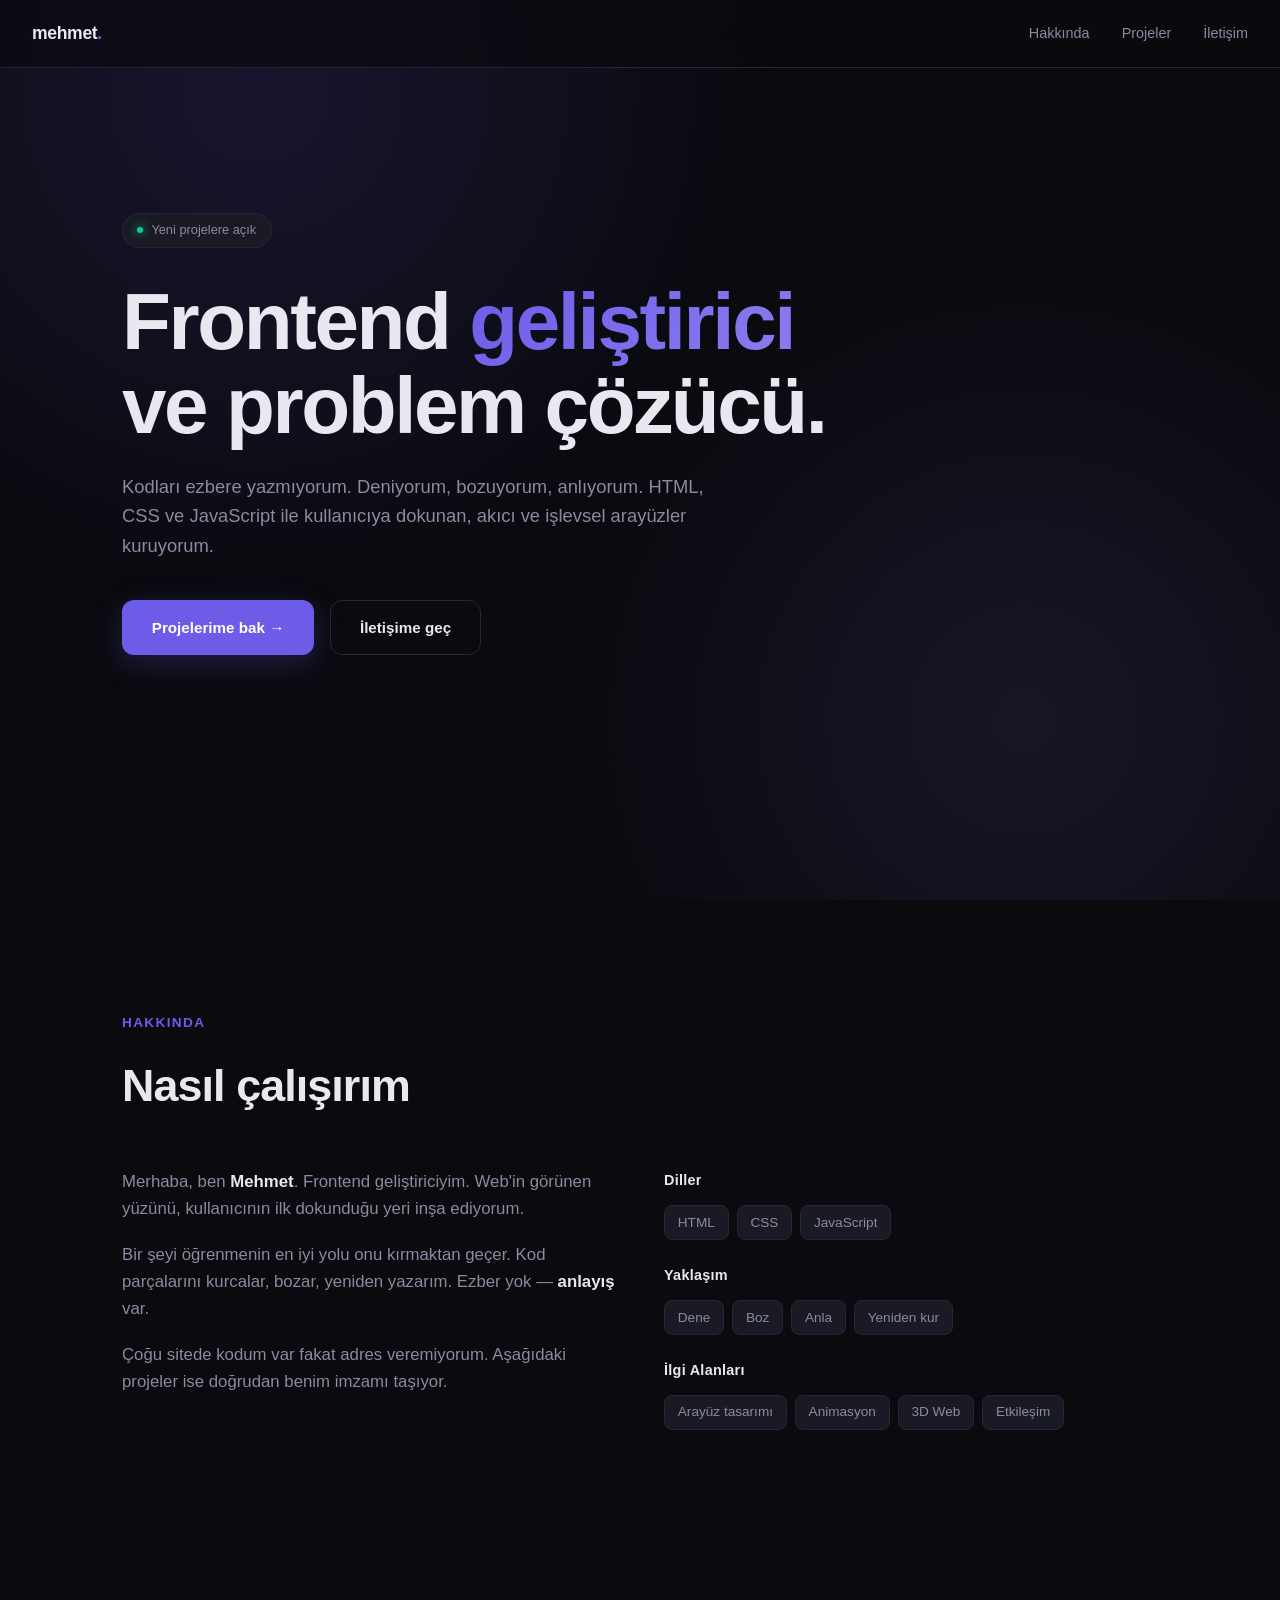
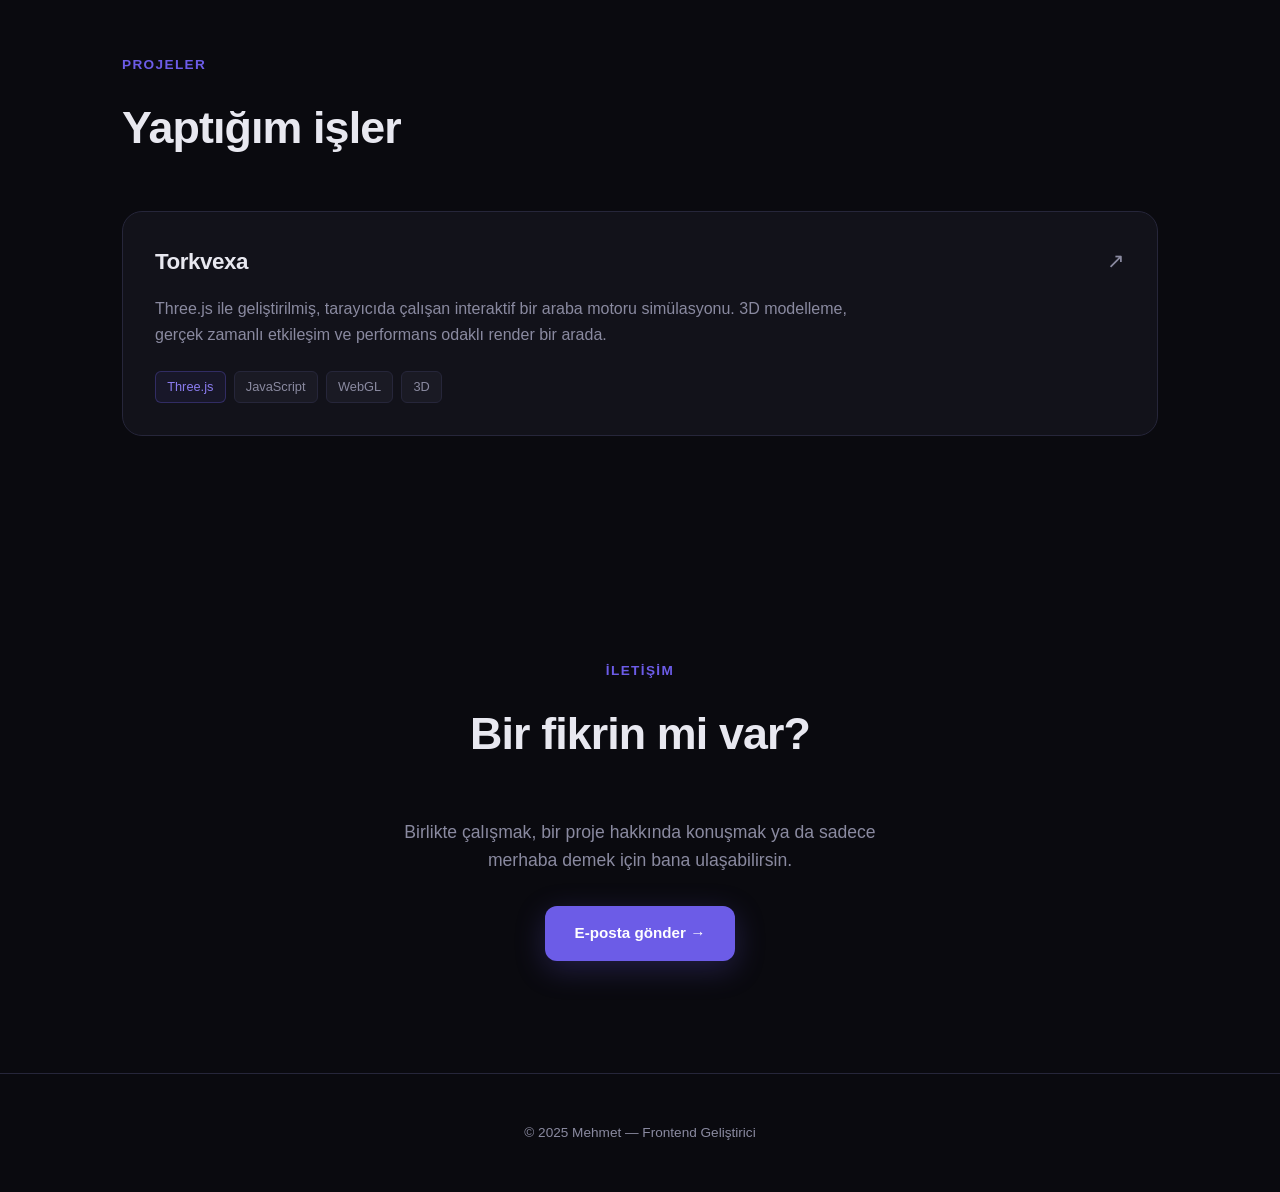
==== index.html @ 88c81ed5 "Update index.html" ====
<!DOCTYPE html>
<html lang="tr">
<head>
<meta charset="UTF-8">
<meta name="viewport" content="width=device-width, initial-scale=1.0">
<title>Mehmet — Frontend Geliştirici</title>
<style>
  * {
    margin: 0;
    padding: 0;
    box-sizing: border-box;
  }

  :root {
    --bg: #0a0a0f;
    --bg-soft: #12121a;
    --surface: #1a1a24;
    --border: #26263a;
    --text: #e8e8f0;
    --muted: #8a8aa0;
    --accent: #6c5ce7;
    --accent-soft: #8b7cf0;
    --accent-glow: rgba(108, 92, 231, 0.25);
  }

  html {
    scroll-behavior: smooth;
  }

  body {
    font-family: 'Inter', -apple-system, BlinkMacSystemFont, 'Segoe UI', sans-serif;
    background: var(--bg);
    color: var(--text);
    line-height: 1.6;
    overflow-x: hidden;
  }

  body::before {
    content: '';
    position: fixed;
    inset: 0;
    background:
      radial-gradient(circle at 20% 10%, rgba(108, 92, 231, 0.15), transparent 40%),
      radial-gradient(circle at 80% 80%, rgba(139, 124, 240, 0.1), transparent 40%);
    pointer-events: none;
    z-index: 0;
  }

  nav {
    position: fixed;
    top: 0;
    left: 0;
    right: 0;
    padding: 1.2rem 2rem;
    display: flex;
    justify-content: space-between;
    align-items: center;
    backdrop-filter: blur(20px);
    background: rgba(10, 10, 15, 0.7);
    border-bottom: 1px solid var(--border);
    z-index: 100;
  }

  .logo {
    font-weight: 700;
    font-size: 1.1rem;
    letter-spacing: -0.02em;
    color: var(--text);
    text-decoration: none;
  }

  .logo span {
    color: var(--accent);
  }

  nav ul {
    display: flex;
    gap: 2rem;
    list-style: none;
  }

  nav a {
    color: var(--muted);
    text-decoration: none;
    font-size: 0.9rem;
    font-weight: 500;
    transition: color 0.2s;
  }

  nav a:hover {
    color: var(--text);
  }

  main {
    position: relative;
    z-index: 1;
    max-width: 1100px;
    margin: 0 auto;
    padding: 0 2rem;
  }

  .hero {
    min-height: 100vh;
    display: flex;
    flex-direction: column;
    justify-content: center;
    padding-top: 5rem;
  }

  .hero-tag {
    display: inline-flex;
    align-items: center;
    gap: 0.5rem;
    padding: 0.4rem 0.9rem;
    background: var(--surface);
    border: 1px solid var(--border);
    border-radius: 100px;
    font-size: 0.8rem;
    color: var(--muted);
    width: fit-content;
    margin-bottom: 2rem;
  }

  .hero-tag::before {
    content: '';
    width: 6px;
    height: 6px;
    border-radius: 50%;
    background: #00d68f;
    box-shadow: 0 0 10px #00d68f;
  }

  h1 {
    font-size: clamp(2.5rem, 7vw, 5rem);
    font-weight: 800;
    line-height: 1.05;
    letter-spacing: -0.03em;
    margin-bottom: 1.5rem;
  }

  h1 .grad {
    background: linear-gradient(135deg, var(--accent) 0%, var(--accent-soft) 100%);
    -webkit-background-clip: text;
    -webkit-text-fill-color: transparent;
    background-clip: text;
  }

  .hero p {
    font-size: 1.15rem;
    color: var(--muted);
    max-width: 600px;
    margin-bottom: 2.5rem;
  }

  .hero-cta {
    display: flex;
    gap: 1rem;
    flex-wrap: wrap;
  }

  .btn {
    padding: 0.9rem 1.8rem;
    border-radius: 12px;
    font-size: 0.95rem;
    font-weight: 600;
    text-decoration: none;
    transition: all 0.2s;
    border: 1px solid transparent;
    display: inline-flex;
    align-items: center;
    gap: 0.5rem;
  }

  .btn-primary {
    background: var(--accent);
    color: white;
    box-shadow: 0 8px 30px var(--accent-glow);
  }

  .btn-primary:hover {
    background: var(--accent-soft);
    transform: translateY(-2px);
    box-shadow: 0 12px 40px var(--accent-glow);
  }

  .btn-ghost {
    background: transparent;
    color: var(--text);
    border-color: var(--border);
  }

  .btn-ghost:hover {
    background: var(--surface);
    border-color: var(--accent);
  }

  section {
    padding: 7rem 0;
  }

  .section-label {
    font-size: 0.85rem;
    font-weight: 600;
    color: var(--accent);
    letter-spacing: 0.1em;
    text-transform: uppercase;
    margin-bottom: 1rem;
  }

  h2 {
    font-size: clamp(1.8rem, 4vw, 2.8rem);
    font-weight: 700;
    letter-spacing: -0.02em;
    margin-bottom: 3rem;
  }

  .about-grid {
    display: grid;
    grid-template-columns: 1fr 1fr;
    gap: 3rem;
    align-items: start;
  }

  .about-text p {
    color: var(--muted);
    font-size: 1.05rem;
    margin-bottom: 1.2rem;
  }

  .about-text strong {
    color: var(--text);
    font-weight: 600;
  }

  .skills {
    display: flex;
    flex-direction: column;
    gap: 1.5rem;
  }

  .skill-group h3 {
    font-size: 0.9rem;
    font-weight: 600;
    color: var(--text);
    margin-bottom: 0.8rem;
    letter-spacing: 0.02em;
  }

  .tags {
    display: flex;
    flex-wrap: wrap;
    gap: 0.5rem;
  }

  .tag {
    padding: 0.35rem 0.8rem;
    background: var(--surface);
    border: 1px solid var(--border);
    border-radius: 8px;
    font-size: 0.85rem;
    color: var(--muted);
    transition: all 0.2s;
  }

  .tag:hover {
    border-color: var(--accent);
    color: var(--text);
  }

  .projects {
    display: grid;
    gap: 1.5rem;
  }

  .project-card {
    background: var(--bg-soft);
    border: 1px solid var(--border);
    border-radius: 20px;
    padding: 2rem;
    transition: all 0.3s;
    position: relative;
    overflow: hidden;
    text-decoration: none;
    color: inherit;
    display: block;
  }

  .project-card::after {
    content: '';
    position: absolute;
    inset: 0;
    background: linear-gradient(135deg, var(--accent-glow), transparent 60%);
    opacity: 0;
    transition: opacity 0.3s;
    pointer-events: none;
  }

  .project-card:hover {
    border-color: var(--accent);
    transform: translateY(-4px);
    box-shadow: 0 20px 60px rgba(0, 0, 0, 0.4);
  }

  .project-card:hover::after {
    opacity: 1;
  }

  .project-inner {
    position: relative;
    z-index: 1;
  }

  .project-head {
    display: flex;
    justify-content: space-between;
    align-items: flex-start;
    gap: 1rem;
    margin-bottom: 1rem;
  }

  .project-title {
    font-size: 1.4rem;
    font-weight: 700;
    letter-spacing: -0.02em;
  }

  .project-arrow {
    font-size: 1.3rem;
    color: var(--muted);
    transition: all 0.3s;
    flex-shrink: 0;
  }

  .project-card:hover .project-arrow {
    color: var(--accent);
    transform: translate(4px, -4px);
  }

  .project-desc {
    color: var(--muted);
    margin-bottom: 1.5rem;
    max-width: 700px;
  }

  .project-stack {
    display: flex;
    flex-wrap: wrap;
    gap: 0.5rem;
  }

  .stack-item {
    padding: 0.3rem 0.7rem;
    background: var(--surface);
    border: 1px solid var(--border);
    border-radius: 6px;
    font-size: 0.8rem;
    color: var(--muted);
    font-weight: 500;
  }

  .project-stack .stack-item:first-child {
    color: var(--accent-soft);
    border-color: rgba(108, 92, 231, 0.3);
    background: rgba(108, 92, 231, 0.08);
  }

  .contact {
    text-align: center;
  }

  .contact p {
    color: var(--muted);
    font-size: 1.1rem;
    max-width: 500px;
    margin: 0 auto 2rem;
  }

  footer {
    text-align: center;
    padding: 3rem 2rem;
    border-top: 1px solid var(--border);
    color: var(--muted);
    font-size: 0.85rem;
    position: relative;
    z-index: 1;
  }

  @media (max-width: 768px) {
    nav {
      padding: 1rem 1.2rem;
    }

    nav ul {
      gap: 1.2rem;
    }

    nav a {
      font-size: 0.85rem;
    }

    main {
      padding: 0 1.2rem;
    }

    .about-grid {
      grid-template-columns: 1fr;
      gap: 2rem;
    }

    section {
      padding: 5rem 0;
    }

    .project-card {
      padding: 1.5rem;
    }
  }
</style>
</head>
<body>

<nav>
  <a href="#" class="logo">mehmet<span>.</span></a>
  <ul>
    <li><a href="#hakkinda">Hakkında</a></li>
    <li><a href="#projeler">Projeler</a></li>
    <li><a href="#iletisim">İletişim</a></li>
  </ul>
</nav>

<main>

  <section class="hero">
    <div class="hero-tag">Yeni projelere açık</div>
    <h1>Frontend <span class="grad">geliştirici</span><br>ve problem çözücü.</h1>
    <p>Kodları ezbere yazmıyorum. Deniyorum, bozuyorum, anlıyorum. HTML, CSS ve JavaScript ile kullanıcıya dokunan, akıcı ve işlevsel arayüzler kuruyorum.</p>
    <div class="hero-cta">
      <a href="#projeler" class="btn btn-primary">Projelerime bak →</a>
      <a href="#iletisim" class="btn btn-ghost">İletişime geç</a>
    </div>
  </section>

  <section id="hakkinda">
    <div class="section-label">Hakkında</div>
    <h2>Nasıl çalışırım</h2>
    <div class="about-grid">
      <div class="about-text">
        <p>Merhaba, ben <strong>Mehmet</strong>. Frontend geliştiriciyim. Web'in görünen yüzünü, kullanıcının ilk dokunduğu yeri inşa ediyorum.</p>
        <p>Bir şeyi öğrenmenin en iyi yolu onu kırmaktan geçer. Kod parçalarını kurcalar, bozar, yeniden yazarım. Ezber yok — <strong>anlayış</strong> var.</p>
        <p>Çoğu sitede kodum var fakat adres veremiyorum. Aşağıdaki projeler ise doğrudan benim imzamı taşıyor.</p>
      </div>
      <div class="skills">
        <div class="skill-group">
          <h3>Diller</h3>
          <div class="tags">
            <span class="tag">HTML</span>
            <span class="tag">CSS</span>
            <span class="tag">JavaScript</span>
          </div>
        </div>
        <div class="skill-group">
          <h3>Yaklaşım</h3>
          <div class="tags">
            <span class="tag">Dene</span>
            <span class="tag">Boz</span>
            <span class="tag">Anla</span>
            <span class="tag">Yeniden kur</span>
          </div>
        </div>
        <div class="skill-group">
          <h3>İlgi Alanları</h3>
          <div class="tags">
            <span class="tag">Arayüz tasarımı</span>
            <span class="tag">Animasyon</span>
            <span class="tag">3D Web</span>
            <span class="tag">Etkileşim</span>
          </div>
        </div>
      </div>
    </div>
  </section>

  <section id="projeler">
    <div class="section-label">Projeler</div>
    <h2>Yaptığım işler</h2>
    <div class="projects">

      <a href="https://mehmet.is-a.dev/torkvexa" target="_blank" rel="noopener" class="project-card">
        <div class="project-inner">
          <div class="project-head">
            <div class="project-title">Torkvexa</div>
            <div class="project-arrow">↗</div>
          </div>
          <p class="project-desc">Three.js ile geliştirilmiş, tarayıcıda çalışan interaktif bir araba motoru simülasyonu. 3D modelleme, gerçek zamanlı etkileşim ve performans odaklı render bir arada.</p>
          <div class="project-stack">
            <span class="stack-item">Three.js</span>
            <span class="stack-item">JavaScript</span>
            <span class="stack-item">WebGL</span>
            <span class="stack-item">3D</span>
          </div>
        </div>
      </a>

    </div>
  </section>

  <section id="iletisim" class="contact">
    <div class="section-label">İletişim</div>
    <h2>Bir fikrin mi var?</h2>
    <p>Birlikte çalışmak, bir proje hakkında konuşmak ya da sadece merhaba demek için bana ulaşabilirsin.</p>
    <a href="mailto:mdev.team@proton.me" class="btn btn-primary">E-posta gönder →</a>
  </section>

</main>

<footer>
  © 2025 Mehmet — Frontend Geliştirici
</footer>

</body>
</html>
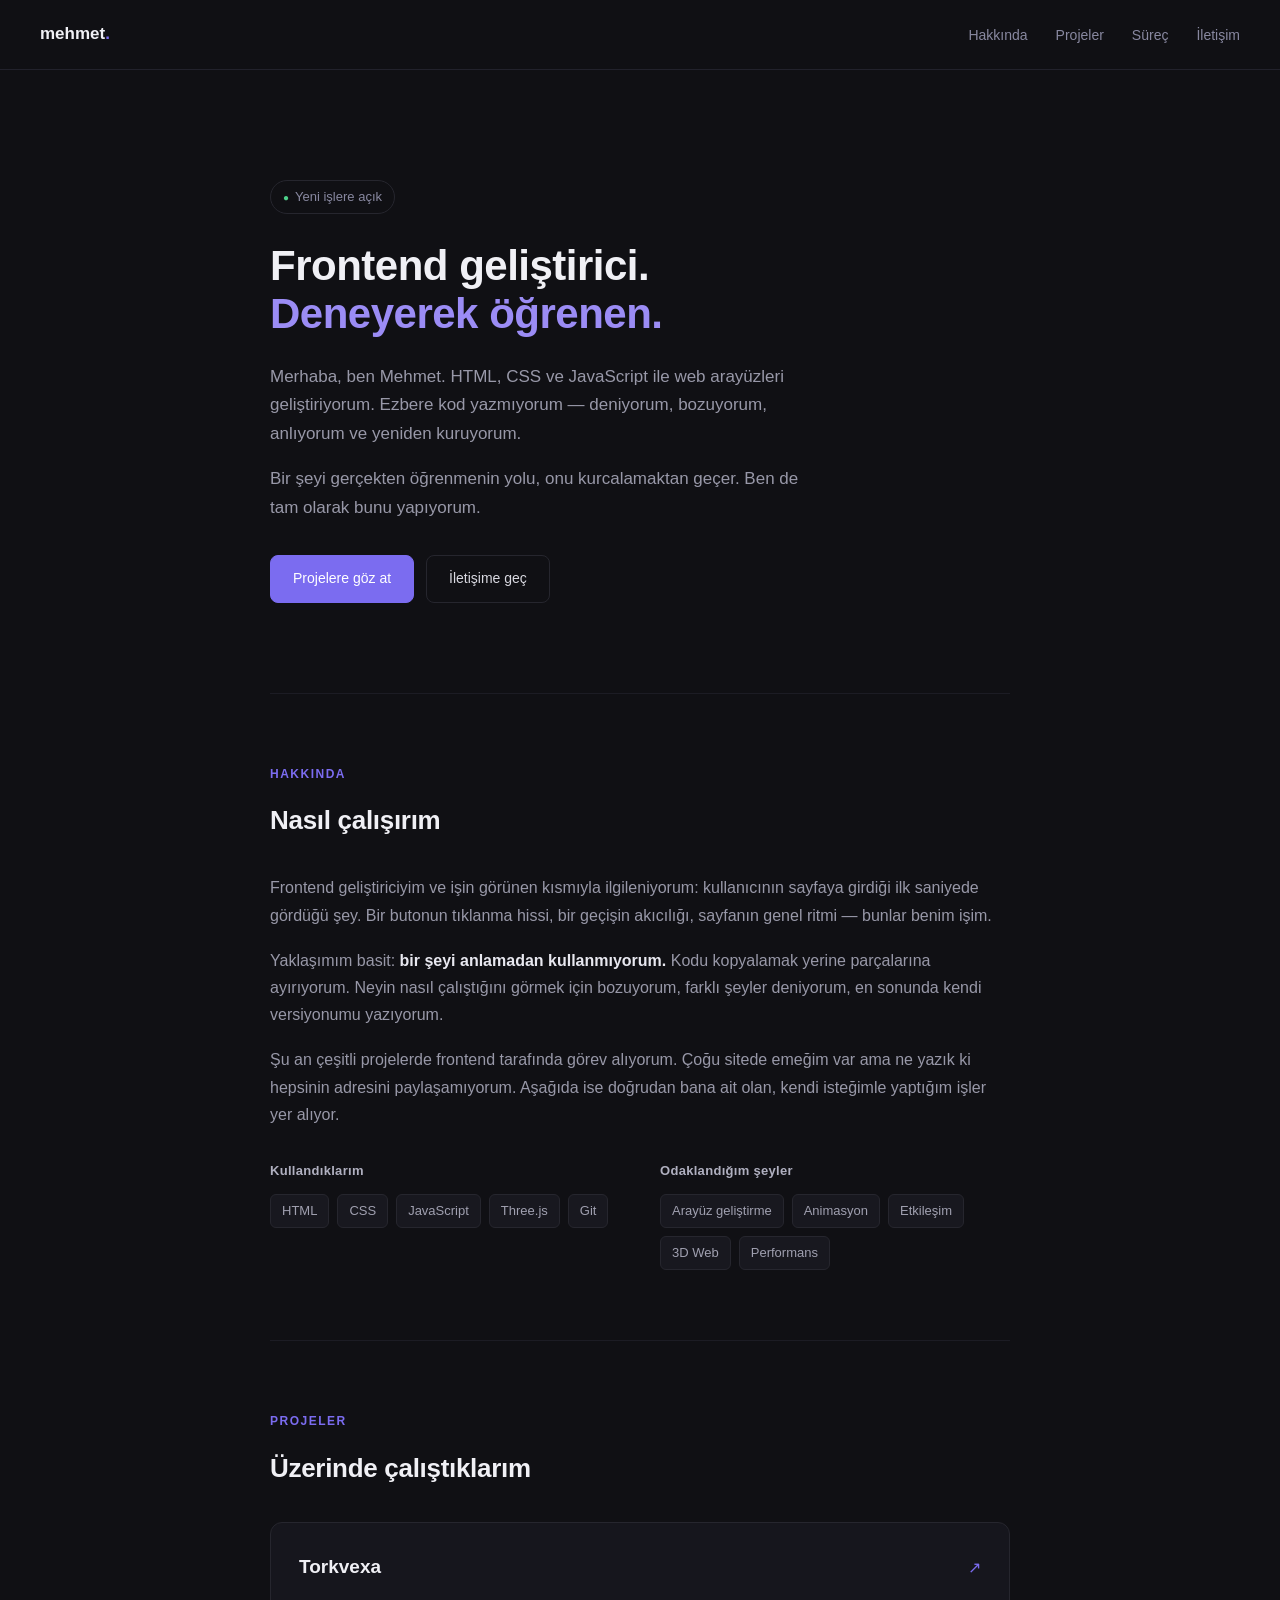
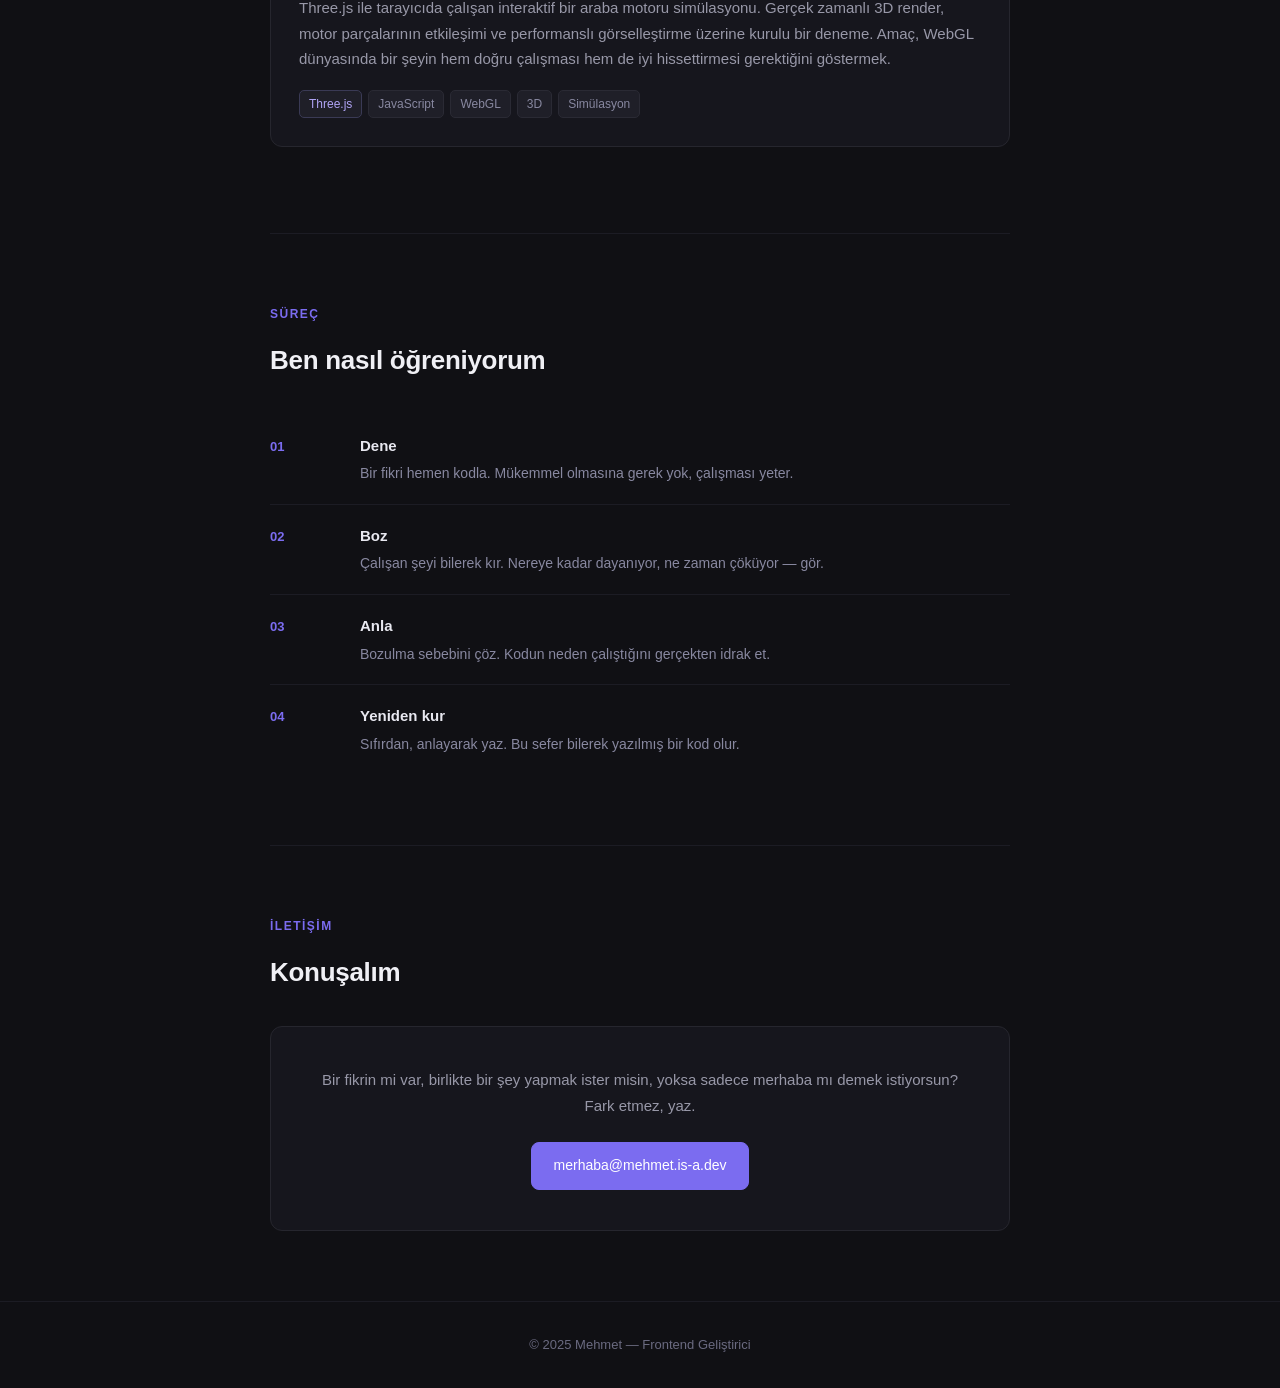
==== commit 2aa3f8d7: "Update index.html" ====
--- a/index.html
+++ b/index.html
@@ -11,408 +11,359 @@
     box-sizing: border-box;
   }
 
-  :root {
-    --bg: #0a0a0f;
-    --bg-soft: #12121a;
-    --surface: #1a1a24;
-    --border: #26263a;
-    --text: #e8e8f0;
-    --muted: #8a8aa0;
-    --accent: #6c5ce7;
-    --accent-soft: #8b7cf0;
-    --accent-glow: rgba(108, 92, 231, 0.25);
-  }
-
-  html {
-    scroll-behavior: smooth;
-  }
-
   body {
-    font-family: 'Inter', -apple-system, BlinkMacSystemFont, 'Segoe UI', sans-serif;
-    background: var(--bg);
-    color: var(--text);
-    line-height: 1.6;
-    overflow-x: hidden;
-  }
-
-  body::before {
-    content: '';
-    position: fixed;
-    inset: 0;
-    background:
-      radial-gradient(circle at 20% 10%, rgba(108, 92, 231, 0.15), transparent 40%),
-      radial-gradient(circle at 80% 80%, rgba(139, 124, 240, 0.1), transparent 40%);
-    pointer-events: none;
-    z-index: 0;
+    font-family: -apple-system, BlinkMacSystemFont, 'Segoe UI', Roboto, sans-serif;
+    background: #101014;
+    color: #d8d8e0;
+    line-height: 1.7;
+    font-size: 16px;
+  }
+
+  a {
+    color: inherit;
+    text-decoration: none;
   }
 
   nav {
-    position: fixed;
-    top: 0;
-    left: 0;
-    right: 0;
-    padding: 1.2rem 2rem;
+    padding: 20px 40px;
     display: flex;
     justify-content: space-between;
     align-items: center;
-    backdrop-filter: blur(20px);
-    background: rgba(10, 10, 15, 0.7);
-    border-bottom: 1px solid var(--border);
-    z-index: 100;
+    border-bottom: 1px solid #22222c;
+    position: sticky;
+    top: 0;
+    background: #101014;
+    z-index: 10;
   }
 
   .logo {
+    font-weight: 600;
+    font-size: 17px;
+    color: #f0f0f5;
+  }
+
+  .logo span {
+    color: #7b6cf0;
+  }
+
+  nav ul {
+    display: flex;
+    gap: 28px;
+    list-style: none;
+  }
+
+  nav a {
+    font-size: 14px;
+    color: #8888a0;
+    transition: color 0.15s;
+  }
+
+  nav a:hover {
+    color: #d8d8e0;
+  }
+
+  .container {
+    max-width: 820px;
+    margin: 0 auto;
+    padding: 0 40px;
+  }
+
+  .hero {
+    padding: 110px 0 90px;
+  }
+
+  .hero-tag {
+    display: inline-block;
+    font-size: 13px;
+    color: #8888a0;
+    padding: 5px 12px;
+    border: 1px solid #26262e;
+    border-radius: 20px;
+    margin-bottom: 28px;
+  }
+
+  .hero-tag::before {
+    content: '●';
+    color: #4dd08a;
+    margin-right: 6px;
+    font-size: 10px;
+  }
+
+  h1 {
+    font-size: 42px;
     font-weight: 700;
-    font-size: 1.1rem;
-    letter-spacing: -0.02em;
-    color: var(--text);
-    text-decoration: none;
-  }
-
-  .logo span {
-    color: var(--accent);
-  }
-
-  nav ul {
-    display: flex;
-    gap: 2rem;
-    list-style: none;
-  }
-
-  nav a {
-    color: var(--muted);
-    text-decoration: none;
-    font-size: 0.9rem;
+    line-height: 1.15;
+    color: #f0f0f5;
+    letter-spacing: -0.5px;
+    margin-bottom: 24px;
+  }
+
+  h1 .grad {
+    color: #9b8cf5;
+  }
+
+  .hero p {
+    font-size: 17px;
+    color: #9898a8;
+    max-width: 560px;
+    margin-bottom: 16px;
+  }
+
+  .hero-buttons {
+    margin-top: 32px;
+    display: flex;
+    gap: 12px;
+    flex-wrap: wrap;
+  }
+
+  .btn {
+    padding: 11px 22px;
+    border-radius: 8px;
+    font-size: 14px;
     font-weight: 500;
-    transition: color 0.2s;
-  }
-
-  nav a:hover {
-    color: var(--text);
-  }
-
-  main {
-    position: relative;
-    z-index: 1;
-    max-width: 1100px;
-    margin: 0 auto;
-    padding: 0 2rem;
-  }
-
-  .hero {
-    min-height: 100vh;
-    display: flex;
-    flex-direction: column;
-    justify-content: center;
-    padding-top: 5rem;
-  }
-
-  .hero-tag {
-    display: inline-flex;
-    align-items: center;
-    gap: 0.5rem;
-    padding: 0.4rem 0.9rem;
-    background: var(--surface);
-    border: 1px solid var(--border);
-    border-radius: 100px;
-    font-size: 0.8rem;
-    color: var(--muted);
-    width: fit-content;
-    margin-bottom: 2rem;
-  }
-
-  .hero-tag::before {
-    content: '';
-    width: 6px;
-    height: 6px;
-    border-radius: 50%;
-    background: #00d68f;
-    box-shadow: 0 0 10px #00d68f;
-  }
-
-  h1 {
-    font-size: clamp(2.5rem, 7vw, 5rem);
-    font-weight: 800;
-    line-height: 1.05;
-    letter-spacing: -0.03em;
-    margin-bottom: 1.5rem;
-  }
-
-  h1 .grad {
-    background: linear-gradient(135deg, var(--accent) 0%, var(--accent-soft) 100%);
-    -webkit-background-clip: text;
-    -webkit-text-fill-color: transparent;
-    background-clip: text;
-  }
-
-  .hero p {
-    font-size: 1.15rem;
-    color: var(--muted);
-    max-width: 600px;
-    margin-bottom: 2.5rem;
-  }
-
-  .hero-cta {
-    display: flex;
-    gap: 1rem;
-    flex-wrap: wrap;
-  }
-
-  .btn {
-    padding: 0.9rem 1.8rem;
-    border-radius: 12px;
-    font-size: 0.95rem;
-    font-weight: 600;
-    text-decoration: none;
-    transition: all 0.2s;
-    border: 1px solid transparent;
-    display: inline-flex;
-    align-items: center;
-    gap: 0.5rem;
+    border: 1px solid #26262e;
+    transition: all 0.15s;
+    display: inline-block;
   }
 
   .btn-primary {
-    background: var(--accent);
-    color: white;
-    box-shadow: 0 8px 30px var(--accent-glow);
+    background: #7b6cf0;
+    color: #fff;
+    border-color: #7b6cf0;
   }
 
   .btn-primary:hover {
-    background: var(--accent-soft);
-    transform: translateY(-2px);
-    box-shadow: 0 12px 40px var(--accent-glow);
+    background: #8d7ef5;
+    border-color: #8d7ef5;
   }
 
   .btn-ghost {
     background: transparent;
-    color: var(--text);
-    border-color: var(--border);
+    color: #d8d8e0;
   }
 
   .btn-ghost:hover {
-    background: var(--surface);
-    border-color: var(--accent);
+    background: #1a1a22;
+    border-color: #3a3a48;
   }
 
   section {
-    padding: 7rem 0;
+    padding: 70px 0;
+    border-top: 1px solid #1c1c24;
   }
 
   .section-label {
-    font-size: 0.85rem;
-    font-weight: 600;
-    color: var(--accent);
-    letter-spacing: 0.1em;
+    font-size: 12px;
+    color: #7b6cf0;
     text-transform: uppercase;
-    margin-bottom: 1rem;
+    letter-spacing: 1.5px;
+    font-weight: 600;
+    margin-bottom: 14px;
   }
 
   h2 {
-    font-size: clamp(1.8rem, 4vw, 2.8rem);
-    font-weight: 700;
-    letter-spacing: -0.02em;
-    margin-bottom: 3rem;
-  }
-
-  .about-grid {
+    font-size: 26px;
+    font-weight: 600;
+    color: #f0f0f5;
+    margin-bottom: 32px;
+    letter-spacing: -0.3px;
+  }
+
+  .about-content p {
+    color: #9898a8;
+    margin-bottom: 18px;
+    font-size: 16px;
+  }
+
+  .about-content strong {
+    color: #e8e8f0;
+    font-weight: 600;
+  }
+
+  .two-col {
     display: grid;
     grid-template-columns: 1fr 1fr;
-    gap: 3rem;
-    align-items: start;
-  }
-
-  .about-text p {
-    color: var(--muted);
-    font-size: 1.05rem;
-    margin-bottom: 1.2rem;
-  }
-
-  .about-text strong {
-    color: var(--text);
-    font-weight: 600;
-  }
-
-  .skills {
-    display: flex;
-    flex-direction: column;
-    gap: 1.5rem;
-  }
-
-  .skill-group h3 {
-    font-size: 0.9rem;
-    font-weight: 600;
-    color: var(--text);
-    margin-bottom: 0.8rem;
-    letter-spacing: 0.02em;
+    gap: 40px;
+    margin-top: 32px;
+  }
+
+  .skill-block h3 {
+    font-size: 13px;
+    color: #b0b0c0;
+    font-weight: 600;
+    margin-bottom: 12px;
+    letter-spacing: 0.3px;
   }
 
   .tags {
     display: flex;
     flex-wrap: wrap;
-    gap: 0.5rem;
+    gap: 8px;
   }
 
   .tag {
-    padding: 0.35rem 0.8rem;
-    background: var(--surface);
-    border: 1px solid var(--border);
-    border-radius: 8px;
-    font-size: 0.85rem;
-    color: var(--muted);
-    transition: all 0.2s;
-  }
-
-  .tag:hover {
-    border-color: var(--accent);
-    color: var(--text);
-  }
-
-  .projects {
-    display: grid;
-    gap: 1.5rem;
-  }
-
-  .project-card {
-    background: var(--bg-soft);
-    border: 1px solid var(--border);
-    border-radius: 20px;
-    padding: 2rem;
-    transition: all 0.3s;
-    position: relative;
-    overflow: hidden;
-    text-decoration: none;
-    color: inherit;
+    padding: 5px 11px;
+    background: #18181f;
+    border: 1px solid #26262e;
+    border-radius: 6px;
+    font-size: 13px;
+    color: #a0a0b0;
+  }
+
+  .project {
     display: block;
-  }
-
-  .project-card::after {
-    content: '';
-    position: absolute;
-    inset: 0;
-    background: linear-gradient(135deg, var(--accent-glow), transparent 60%);
-    opacity: 0;
-    transition: opacity 0.3s;
-    pointer-events: none;
-  }
-
-  .project-card:hover {
-    border-color: var(--accent);
-    transform: translateY(-4px);
-    box-shadow: 0 20px 60px rgba(0, 0, 0, 0.4);
-  }
-
-  .project-card:hover::after {
-    opacity: 1;
-  }
-
-  .project-inner {
-    position: relative;
-    z-index: 1;
-  }
-
-  .project-head {
+    padding: 28px;
+    background: #16161d;
+    border: 1px solid #26262e;
+    border-radius: 12px;
+    margin-bottom: 16px;
+    transition: border-color 0.15s, background 0.15s;
+  }
+
+  .project:hover {
+    border-color: #3a3a48;
+    background: #1a1a22;
+  }
+
+  .project-top {
     display: flex;
     justify-content: space-between;
-    align-items: flex-start;
-    gap: 1rem;
-    margin-bottom: 1rem;
+    align-items: baseline;
+    gap: 16px;
+    margin-bottom: 12px;
   }
 
   .project-title {
-    font-size: 1.4rem;
-    font-weight: 700;
-    letter-spacing: -0.02em;
+    font-size: 19px;
+    font-weight: 600;
+    color: #f0f0f5;
   }
 
   .project-arrow {
-    font-size: 1.3rem;
-    color: var(--muted);
-    transition: all 0.3s;
-    flex-shrink: 0;
-  }
-
-  .project-card:hover .project-arrow {
-    color: var(--accent);
-    transform: translate(4px, -4px);
+    color: #7b6cf0;
+    font-size: 16px;
   }
 
   .project-desc {
-    color: var(--muted);
-    margin-bottom: 1.5rem;
-    max-width: 700px;
+    color: #9898a8;
+    font-size: 15px;
+    margin-bottom: 18px;
   }
 
   .project-stack {
     display: flex;
     flex-wrap: wrap;
-    gap: 0.5rem;
+    gap: 6px;
   }
 
   .stack-item {
-    padding: 0.3rem 0.7rem;
-    background: var(--surface);
-    border: 1px solid var(--border);
-    border-radius: 6px;
-    font-size: 0.8rem;
-    color: var(--muted);
-    font-weight: 500;
-  }
-
-  .project-stack .stack-item:first-child {
-    color: var(--accent-soft);
-    border-color: rgba(108, 92, 231, 0.3);
-    background: rgba(108, 92, 231, 0.08);
-  }
-
-  .contact {
+    padding: 3px 9px;
+    background: #1f1f28;
+    border: 1px solid #2a2a34;
+    border-radius: 5px;
+    font-size: 12px;
+    color: #8888a0;
+  }
+
+  .stack-item:first-child {
+    color: #b0a4f5;
+    border-color: #3a3a55;
+  }
+
+  .timeline-item {
+    display: flex;
+    gap: 20px;
+    padding: 18px 0;
+    border-bottom: 1px solid #1c1c24;
+  }
+
+  .timeline-item:last-child {
+    border-bottom: none;
+  }
+
+  .timeline-year {
+    color: #7b6cf0;
+    font-size: 13px;
+    font-weight: 600;
+    min-width: 70px;
+    padding-top: 3px;
+  }
+
+  .timeline-text h4 {
+    font-size: 15px;
+    color: #e8e8f0;
+    font-weight: 600;
+    margin-bottom: 4px;
+  }
+
+  .timeline-text p {
+    color: #8888a0;
+    font-size: 14px;
+  }
+
+  .contact-block {
+    background: #16161d;
+    border: 1px solid #26262e;
+    border-radius: 12px;
+    padding: 40px;
     text-align: center;
   }
 
-  .contact p {
-    color: var(--muted);
-    font-size: 1.1rem;
-    max-width: 500px;
-    margin: 0 auto 2rem;
+  .contact-block p {
+    color: #9898a8;
+    margin-bottom: 24px;
+    font-size: 15px;
   }
 
   footer {
+    padding: 32px 40px;
+    border-top: 1px solid #1c1c24;
+    color: #6a6a80;
+    font-size: 13px;
     text-align: center;
-    padding: 3rem 2rem;
-    border-top: 1px solid var(--border);
-    color: var(--muted);
-    font-size: 0.85rem;
-    position: relative;
-    z-index: 1;
-  }
-
-  @media (max-width: 768px) {
+  }
+
+  @media (max-width: 700px) {
     nav {
-      padding: 1rem 1.2rem;
+      padding: 16px 20px;
     }
 
     nav ul {
-      gap: 1.2rem;
-    }
-
-    nav a {
-      font-size: 0.85rem;
-    }
-
-    main {
-      padding: 0 1.2rem;
-    }
-
-    .about-grid {
+      gap: 16px;
+    }
+
+    .container {
+      padding: 0 20px;
+    }
+
+    .hero {
+      padding: 70px 0 60px;
+    }
+
+    h1 {
+      font-size: 30px;
+    }
+
+    h2 {
+      font-size: 22px;
+    }
+
+    .two-col {
       grid-template-columns: 1fr;
-      gap: 2rem;
+      gap: 28px;
     }
 
     section {
-      padding: 5rem 0;
-    }
-
-    .project-card {
-      padding: 1.5rem;
+      padding: 50px 0;
+    }
+
+    .contact-block {
+      padding: 28px 20px;
+    }
+
+    .timeline-item {
+      flex-direction: column;
+      gap: 4px;
     }
   }
 </style>
@@ -424,18 +375,20 @@
   <ul>
     <li><a href="#hakkinda">Hakkında</a></li>
     <li><a href="#projeler">Projeler</a></li>
+    <li><a href="#surec">Süreç</a></li>
     <li><a href="#iletisim">İletişim</a></li>
   </ul>
 </nav>
 
-<main>
-
-  <section class="hero">
-    <div class="hero-tag">Yeni projelere açık</div>
-    <h1>Frontend <span class="grad">geliştirici</span><br>ve problem çözücü.</h1>
-    <p>Kodları ezbere yazmıyorum. Deniyorum, bozuyorum, anlıyorum. HTML, CSS ve JavaScript ile kullanıcıya dokunan, akıcı ve işlevsel arayüzler kuruyorum.</p>
-    <div class="hero-cta">
-      <a href="#projeler" class="btn btn-primary">Projelerime bak →</a>
+<div class="container">
+
+  <section class="hero" style="border-top: none;">
+    <div class="hero-tag">Yeni işlere açık</div>
+    <h1>Frontend geliştirici.<br><span class="grad">Deneyerek öğrenen.</span></h1>
+    <p>Merhaba, ben Mehmet. HTML, CSS ve JavaScript ile web arayüzleri geliştiriyorum. Ezbere kod yazmıyorum — deniyorum, bozuyorum, anlıyorum ve yeniden kuruyorum.</p>
+    <p>Bir şeyi gerçekten öğrenmenin yolu, onu kurcalamaktan geçer. Ben de tam olarak bunu yapıyorum.</p>
+    <div class="hero-buttons">
+      <a href="#projeler" class="btn btn-primary">Projelere göz at</a>
       <a href="#iletisim" class="btn btn-ghost">İletişime geç</a>
     </div>
   </section>
@@ -443,38 +396,32 @@
   <section id="hakkinda">
     <div class="section-label">Hakkında</div>
     <h2>Nasıl çalışırım</h2>
-    <div class="about-grid">
-      <div class="about-text">
-        <p>Merhaba, ben <strong>Mehmet</strong>. Frontend geliştiriciyim. Web'in görünen yüzünü, kullanıcının ilk dokunduğu yeri inşa ediyorum.</p>
-        <p>Bir şeyi öğrenmenin en iyi yolu onu kırmaktan geçer. Kod parçalarını kurcalar, bozar, yeniden yazarım. Ezber yok — <strong>anlayış</strong> var.</p>
-        <p>Çoğu sitede kodum var fakat adres veremiyorum. Aşağıdaki projeler ise doğrudan benim imzamı taşıyor.</p>
-      </div>
-      <div class="skills">
-        <div class="skill-group">
-          <h3>Diller</h3>
-          <div class="tags">
-            <span class="tag">HTML</span>
-            <span class="tag">CSS</span>
-            <span class="tag">JavaScript</span>
-          </div>
+
+    <div class="about-content">
+      <p>Frontend geliştiriciyim ve işin görünen kısmıyla ilgileniyorum: kullanıcının sayfaya girdiği ilk saniyede gördüğü şey. Bir butonun tıklanma hissi, bir geçişin akıcılığı, sayfanın genel ritmi — bunlar benim işim.</p>
+      <p>Yaklaşımım basit: <strong>bir şeyi anlamadan kullanmıyorum.</strong> Kodu kopyalamak yerine parçalarına ayırıyorum. Neyin nasıl çalıştığını görmek için bozuyorum, farklı şeyler deniyorum, en sonunda kendi versiyonumu yazıyorum.</p>
+      <p>Şu an çeşitli projelerde frontend tarafında görev alıyorum. Çoğu sitede emeğim var ama ne yazık ki hepsinin adresini paylaşamıyorum. Aşağıda ise doğrudan bana ait olan, kendi isteğimle yaptığım işler yer alıyor.</p>
+    </div>
+
+    <div class="two-col">
+      <div class="skill-block">
+        <h3>Kullandıklarım</h3>
+        <div class="tags">
+          <span class="tag">HTML</span>
+          <span class="tag">CSS</span>
+          <span class="tag">JavaScript</span>
+          <span class="tag">Three.js</span>
+          <span class="tag">Git</span>
         </div>
-        <div class="skill-group">
-          <h3>Yaklaşım</h3>
-          <div class="tags">
-            <span class="tag">Dene</span>
-            <span class="tag">Boz</span>
-            <span class="tag">Anla</span>
-            <span class="tag">Yeniden kur</span>
-          </div>
-        </div>
-        <div class="skill-group">
-          <h3>İlgi Alanları</h3>
-          <div class="tags">
-            <span class="tag">Arayüz tasarımı</span>
-            <span class="tag">Animasyon</span>
-            <span class="tag">3D Web</span>
-            <span class="tag">Etkileşim</span>
-          </div>
+      </div>
+      <div class="skill-block">
+        <h3>Odaklandığım şeyler</h3>
+        <div class="tags">
+          <span class="tag">Arayüz geliştirme</span>
+          <span class="tag">Animasyon</span>
+          <span class="tag">Etkileşim</span>
+          <span class="tag">3D Web</span>
+          <span class="tag">Performans</span>
         </div>
       </div>
     </div>
@@ -482,40 +429,76 @@
 
   <section id="projeler">
     <div class="section-label">Projeler</div>
-    <h2>Yaptığım işler</h2>
-    <div class="projects">
-
-      <a href="https://mehmet.is-a.dev/torkvexa" target="_blank" rel="noopener" class="project-card">
-        <div class="project-inner">
-          <div class="project-head">
-            <div class="project-title">Torkvexa</div>
-            <div class="project-arrow">↗</div>
-          </div>
-          <p class="project-desc">Three.js ile geliştirilmiş, tarayıcıda çalışan interaktif bir araba motoru simülasyonu. 3D modelleme, gerçek zamanlı etkileşim ve performans odaklı render bir arada.</p>
-          <div class="project-stack">
-            <span class="stack-item">Three.js</span>
-            <span class="stack-item">JavaScript</span>
-            <span class="stack-item">WebGL</span>
-            <span class="stack-item">3D</span>
-          </div>
+    <h2>Üzerinde çalıştıklarım</h2>
+
+    <a href="https://mehmet.is-a.dev/torkvexa" target="_blank" rel="noopener" class="project">
+      <div class="project-top">
+        <div class="project-title">Torkvexa</div>
+        <div class="project-arrow">↗</div>
+      </div>
+      <p class="project-desc">Three.js ile tarayıcıda çalışan interaktif bir araba motoru simülasyonu. Gerçek zamanlı 3D render, motor parçalarının etkileşimi ve performanslı görselleştirme üzerine kurulu bir deneme. Amaç, WebGL dünyasında bir şeyin hem doğru çalışması hem de iyi hissettirmesi gerektiğini göstermek.</p>
+      <div class="project-stack">
+        <span class="stack-item">Three.js</span>
+        <span class="stack-item">JavaScript</span>
+        <span class="stack-item">WebGL</span>
+        <span class="stack-item">3D</span>
+        <span class="stack-item">Simülasyon</span>
+      </div>
+    </a>
+
+  </section>
+
+  <section id="surec">
+    <div class="section-label">Süreç</div>
+    <h2>Ben nasıl öğreniyorum</h2>
+
+    <div class="timeline">
+      <div class="timeline-item">
+        <div class="timeline-year">01</div>
+        <div class="timeline-text">
+          <h4>Dene</h4>
+          <p>Bir fikri hemen kodla. Mükemmel olmasına gerek yok, çalışması yeter.</p>
         </div>
-      </a>
-
+      </div>
+      <div class="timeline-item">
+        <div class="timeline-year">02</div>
+        <div class="timeline-text">
+          <h4>Boz</h4>
+          <p>Çalışan şeyi bilerek kır. Nereye kadar dayanıyor, ne zaman çöküyor — gör.</p>
+        </div>
+      </div>
+      <div class="timeline-item">
+        <div class="timeline-year">03</div>
+        <div class="timeline-text">
+          <h4>Anla</h4>
+          <p>Bozulma sebebini çöz. Kodun neden çalıştığını gerçekten idrak et.</p>
+        </div>
+      </div>
+      <div class="timeline-item">
+        <div class="timeline-year">04</div>
+        <div class="timeline-text">
+          <h4>Yeniden kur</h4>
+          <p>Sıfırdan, anlayarak yaz. Bu sefer bilerek yazılmış bir kod olur.</p>
+        </div>
+      </div>
     </div>
   </section>
 
-  <section id="iletisim" class="contact">
+  <section id="iletisim">
     <div class="section-label">İletişim</div>
-    <h2>Bir fikrin mi var?</h2>
-    <p>Birlikte çalışmak, bir proje hakkında konuşmak ya da sadece merhaba demek için bana ulaşabilirsin.</p>
-    <a href="mailto:mdev.team@proton.me" class="btn btn-primary">E-posta gönder →</a>
+    <h2>Konuşalım</h2>
+
+    <div class="contact-block">
+      <p>Bir fikrin mi var, birlikte bir şey yapmak ister misin, yoksa sadece merhaba mı demek istiyorsun? Fark etmez, yaz.</p>
+      <a href="mailto:merhaba@mehmet.is-a.dev" class="btn btn-primary">merhaba@mehmet.is-a.dev</a>
+    </div>
   </section>
 
-</main>
+</div>
 
 <footer>
   © 2025 Mehmet — Frontend Geliştirici
 </footer>
 
 </body>
-</html>
+ </html>
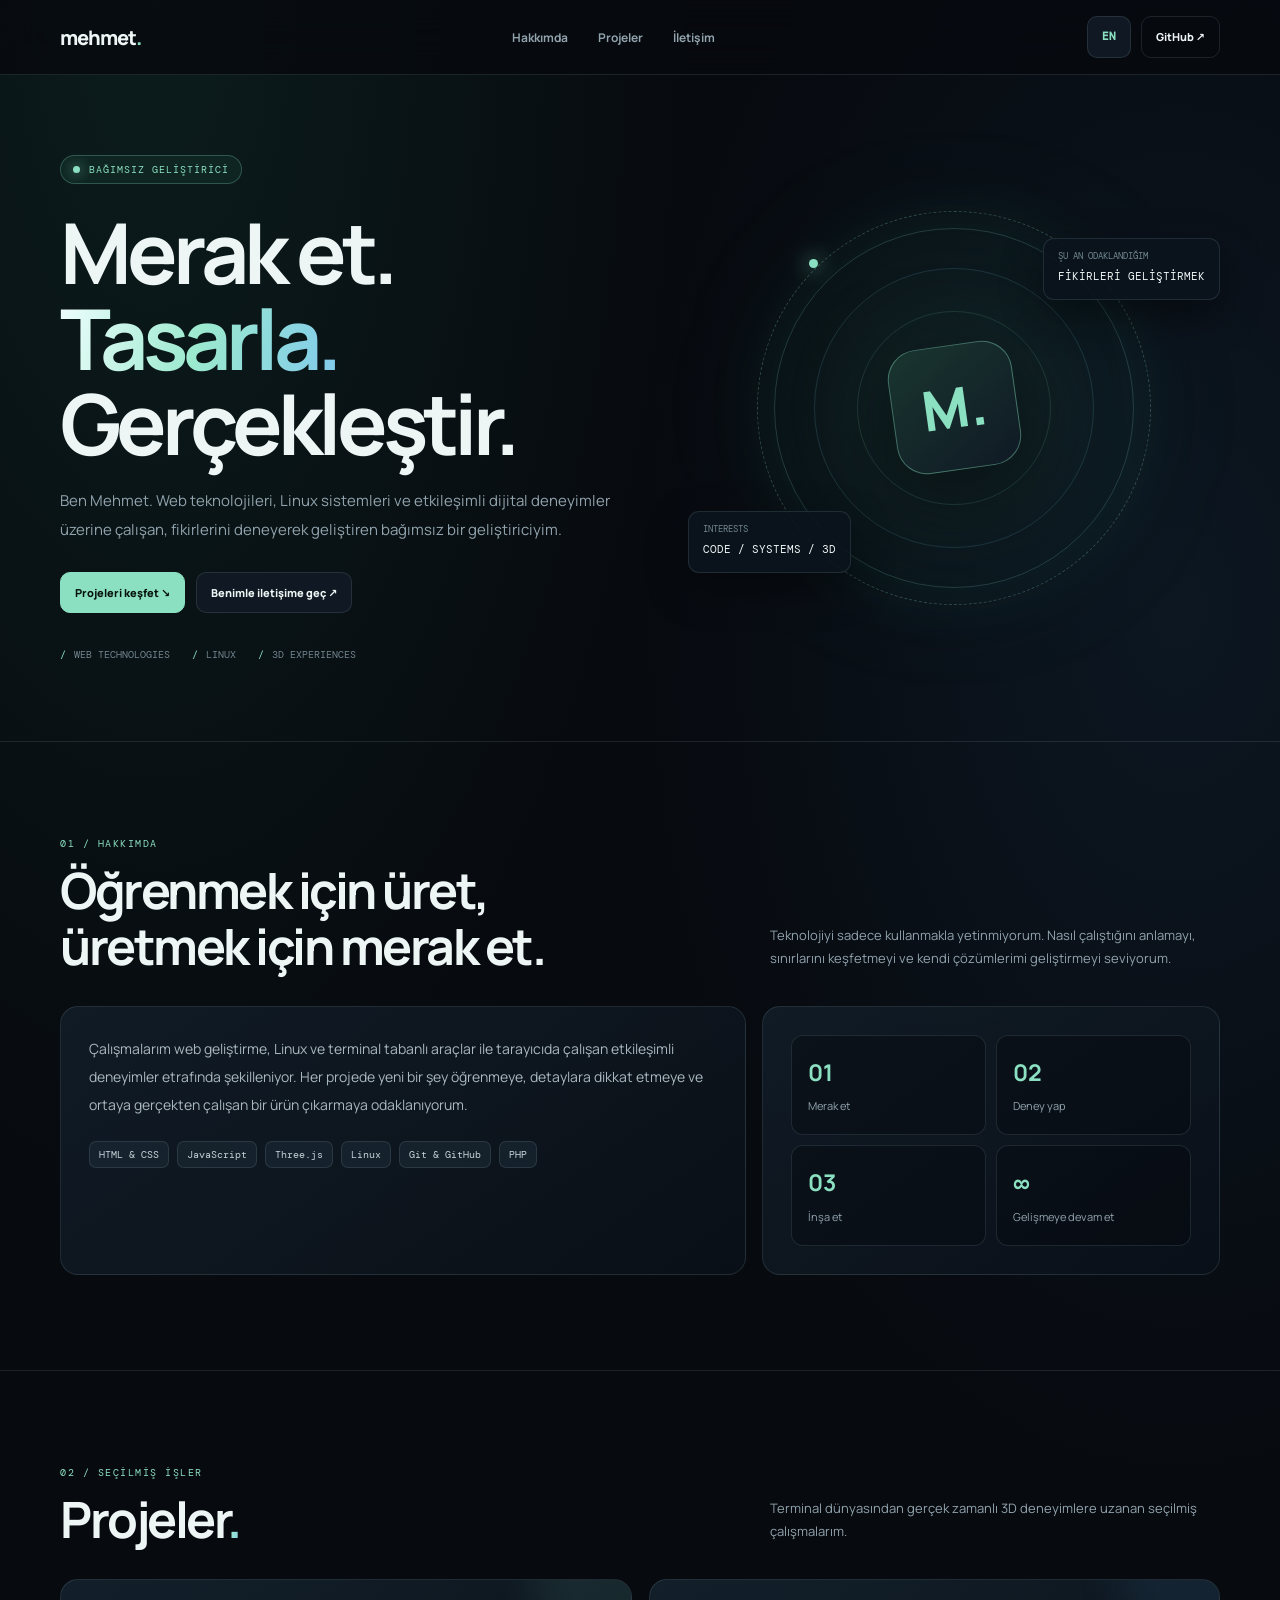
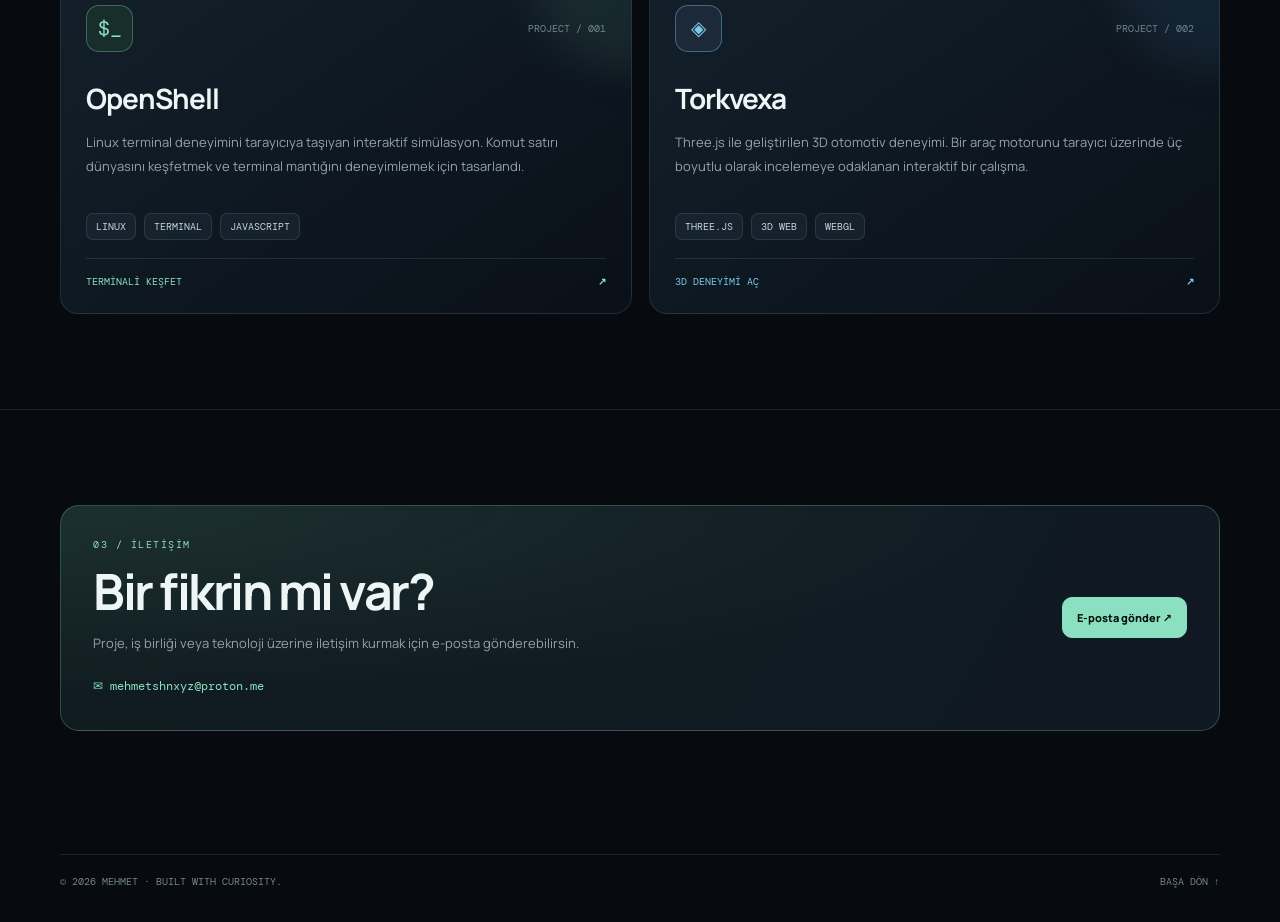
==== commit c13d76c2: "Update portfolio" ====
--- a/index.html
+++ b/index.html
@@ -1,504 +1,137 @@
-<!DOCTYPE html>
+<!doctype html>
 <html lang="tr">
 <head>
-<meta charset="UTF-8">
-<meta name="viewport" content="width=device-width, initial-scale=1.0">
-<title>Mehmet — Frontend Geliştirici</title>
+<meta charset="utf-8"><meta name="viewport" content="width=device-width,initial-scale=1">
+<meta name="theme-color" content="#080b10"><meta name="description" content="Mehmet'in yazılım, Linux ve 3D web projeleri portfolyosu.">
+<title>Mehmet — Developer & Digital Builder</title>
+<link rel="preconnect" href="https://fonts.googleapis.com"><link rel="preconnect" href="https://fonts.gstatic.com" crossorigin>
+<link href="https://fonts.googleapis.com/css2?family=DM+Mono:wght@400;500&family=Manrope:wght@400;500;600;700;800&display=swap" rel="stylesheet">
 <style>
-  * {
-    margin: 0;
-    padding: 0;
-    box-sizing: border-box;
-  }
-
-  body {
-    font-family: -apple-system, BlinkMacSystemFont, 'Segoe UI', Roboto, sans-serif;
-    background: #101014;
-    color: #d8d8e0;
-    line-height: 1.7;
-    font-size: 16px;
-  }
-
-  a {
-    color: inherit;
-    text-decoration: none;
-  }
-
-  nav {
-    padding: 20px 40px;
-    display: flex;
-    justify-content: space-between;
-    align-items: center;
-    border-bottom: 1px solid #22222c;
-    position: sticky;
-    top: 0;
-    background: #101014;
-    z-index: 10;
-  }
-
-  .logo {
-    font-weight: 600;
-    font-size: 17px;
-    color: #f0f0f5;
-  }
-
-  .logo span {
-    color: #7b6cf0;
-  }
-
-  nav ul {
-    display: flex;
-    gap: 28px;
-    list-style: none;
-  }
-
-  nav a {
-    font-size: 14px;
-    color: #8888a0;
-    transition: color 0.15s;
-  }
-
-  nav a:hover {
-    color: #d8d8e0;
-  }
-
-  .container {
-    max-width: 820px;
-    margin: 0 auto;
-    padding: 0 40px;
-  }
-
-  .hero {
-    padding: 110px 0 90px;
-  }
-
-  .hero-tag {
-    display: inline-block;
-    font-size: 13px;
-    color: #8888a0;
-    padding: 5px 12px;
-    border: 1px solid #26262e;
-    border-radius: 20px;
-    margin-bottom: 28px;
-  }
-
-  .hero-tag::before {
-    content: '●';
-    color: #4dd08a;
-    margin-right: 6px;
-    font-size: 10px;
-  }
-
-  h1 {
-    font-size: 42px;
-    font-weight: 700;
-    line-height: 1.15;
-    color: #f0f0f5;
-    letter-spacing: -0.5px;
-    margin-bottom: 24px;
-  }
-
-  h1 .grad {
-    color: #9b8cf5;
-  }
-
-  .hero p {
-    font-size: 17px;
-    color: #9898a8;
-    max-width: 560px;
-    margin-bottom: 16px;
-  }
-
-  .hero-buttons {
-    margin-top: 32px;
-    display: flex;
-    gap: 12px;
-    flex-wrap: wrap;
-  }
-
-  .btn {
-    padding: 11px 22px;
-    border-radius: 8px;
-    font-size: 14px;
-    font-weight: 500;
-    border: 1px solid #26262e;
-    transition: all 0.15s;
-    display: inline-block;
-  }
-
-  .btn-primary {
-    background: #7b6cf0;
-    color: #fff;
-    border-color: #7b6cf0;
-  }
-
-  .btn-primary:hover {
-    background: #8d7ef5;
-    border-color: #8d7ef5;
-  }
-
-  .btn-ghost {
-    background: transparent;
-    color: #d8d8e0;
-  }
-
-  .btn-ghost:hover {
-    background: #1a1a22;
-    border-color: #3a3a48;
-  }
-
-  section {
-    padding: 70px 0;
-    border-top: 1px solid #1c1c24;
-  }
-
-  .section-label {
-    font-size: 12px;
-    color: #7b6cf0;
-    text-transform: uppercase;
-    letter-spacing: 1.5px;
-    font-weight: 600;
-    margin-bottom: 14px;
-  }
-
-  h2 {
-    font-size: 26px;
-    font-weight: 600;
-    color: #f0f0f5;
-    margin-bottom: 32px;
-    letter-spacing: -0.3px;
-  }
-
-  .about-content p {
-    color: #9898a8;
-    margin-bottom: 18px;
-    font-size: 16px;
-  }
-
-  .about-content strong {
-    color: #e8e8f0;
-    font-weight: 600;
-  }
-
-  .two-col {
-    display: grid;
-    grid-template-columns: 1fr 1fr;
-    gap: 40px;
-    margin-top: 32px;
-  }
-
-  .skill-block h3 {
-    font-size: 13px;
-    color: #b0b0c0;
-    font-weight: 600;
-    margin-bottom: 12px;
-    letter-spacing: 0.3px;
-  }
-
-  .tags {
-    display: flex;
-    flex-wrap: wrap;
-    gap: 8px;
-  }
-
-  .tag {
-    padding: 5px 11px;
-    background: #18181f;
-    border: 1px solid #26262e;
-    border-radius: 6px;
-    font-size: 13px;
-    color: #a0a0b0;
-  }
-
-  .project {
-    display: block;
-    padding: 28px;
-    background: #16161d;
-    border: 1px solid #26262e;
-    border-radius: 12px;
-    margin-bottom: 16px;
-    transition: border-color 0.15s, background 0.15s;
-  }
-
-  .project:hover {
-    border-color: #3a3a48;
-    background: #1a1a22;
-  }
-
-  .project-top {
-    display: flex;
-    justify-content: space-between;
-    align-items: baseline;
-    gap: 16px;
-    margin-bottom: 12px;
-  }
-
-  .project-title {
-    font-size: 19px;
-    font-weight: 600;
-    color: #f0f0f5;
-  }
-
-  .project-arrow {
-    color: #7b6cf0;
-    font-size: 16px;
-  }
-
-  .project-desc {
-    color: #9898a8;
-    font-size: 15px;
-    margin-bottom: 18px;
-  }
-
-  .project-stack {
-    display: flex;
-    flex-wrap: wrap;
-    gap: 6px;
-  }
-
-  .stack-item {
-    padding: 3px 9px;
-    background: #1f1f28;
-    border: 1px solid #2a2a34;
-    border-radius: 5px;
-    font-size: 12px;
-    color: #8888a0;
-  }
-
-  .stack-item:first-child {
-    color: #b0a4f5;
-    border-color: #3a3a55;
-  }
-
-  .timeline-item {
-    display: flex;
-    gap: 20px;
-    padding: 18px 0;
-    border-bottom: 1px solid #1c1c24;
-  }
-
-  .timeline-item:last-child {
-    border-bottom: none;
-  }
-
-  .timeline-year {
-    color: #7b6cf0;
-    font-size: 13px;
-    font-weight: 600;
-    min-width: 70px;
-    padding-top: 3px;
-  }
-
-  .timeline-text h4 {
-    font-size: 15px;
-    color: #e8e8f0;
-    font-weight: 600;
-    margin-bottom: 4px;
-  }
-
-  .timeline-text p {
-    color: #8888a0;
-    font-size: 14px;
-  }
-
-  .contact-block {
-    background: #16161d;
-    border: 1px solid #26262e;
-    border-radius: 12px;
-    padding: 40px;
-    text-align: center;
-  }
-
-  .contact-block p {
-    color: #9898a8;
-    margin-bottom: 24px;
-    font-size: 15px;
-  }
-
-  footer {
-    padding: 32px 40px;
-    border-top: 1px solid #1c1c24;
-    color: #6a6a80;
-    font-size: 13px;
-    text-align: center;
-  }
-
-  @media (max-width: 700px) {
-    nav {
-      padding: 16px 20px;
-    }
-
-    nav ul {
-      gap: 16px;
-    }
-
-    .container {
-      padding: 0 20px;
-    }
-
-    .hero {
-      padding: 70px 0 60px;
-    }
-
-    h1 {
-      font-size: 30px;
-    }
-
-    h2 {
-      font-size: 22px;
-    }
-
-    .two-col {
-      grid-template-columns: 1fr;
-      gap: 28px;
-    }
-
-    section {
-      padding: 50px 0;
-    }
-
-    .contact-block {
-      padding: 28px 20px;
-    }
-
-    .timeline-item {
-      flex-direction: column;
-      gap: 4px;
-    }
-  }
+:root{color-scheme:dark;--bg:#070a0f;--surface:#0d131c;--line:rgba(179,210,218,.13);--text:#edf5f5;--muted:#91a3ad;--mint:#8be0c1;--cyan:#7cc9e8;--mono:"DM Mono",monospace;--font:"Manrope",system-ui,sans-serif}
+*{box-sizing:border-box}html{scroll-behavior:smooth;scroll-padding-top:85px}
+body{margin:0;background:radial-gradient(ellipse at 12% 0%,#22765b2b,transparent 34rem),radial-gradient(ellipse at 92% 24%,#30699922,transparent 34rem),var(--bg);color:var(--text);font:15px/1.75 var(--font);overflow-x:hidden}
+body:before{content:"";position:fixed;inset:0;pointer-events:none;z-index:-1;opacity:.12;background-image:linear-gradient(#fff09 1px,transparent 1px),linear-gradient(90deg,#fff09 1px,transparent 1px);background-size:58px 58px;mask-image:linear-gradient(#000,transparent 80%)}
+a{color:inherit;text-decoration:none}button{font:inherit}.container{width:min(1160px,calc(100% - 44px));margin:auto}
+header{position:sticky;top:0;z-index:20;background:#070a0fc9;backdrop-filter:blur(18px);border-bottom:1px solid var(--line)}
+nav{height:74px;display:flex;align-items:center;justify-content:space-between;gap:22px}.brand{font-size:20px;font-weight:800;letter-spacing:-1px}.brand span{color:var(--mint)}
+.navlinks{display:flex;gap:30px;color:var(--muted);font-size:12px;font-weight:700}.navlinks a:hover{color:var(--mint)}
+.navright{display:flex;align-items:center;gap:10px}.lang,.github,.button{border:1px solid var(--line);border-radius:10px;padding:10px 14px;font-size:11px;font-weight:800;transition:.2s}
+.lang{background:#101923;color:var(--mint);font-family:var(--mono);cursor:pointer}.github,.button{display:inline-flex;align-items:center;justify-content:center;gap:8px}.github:hover,.button:hover,.lang:hover{transform:translateY(-2px);border-color:#8be0c177}
+.menu{display:none;background:var(--surface);border:1px solid var(--line);color:var(--text);border-radius:9px;padding:8px 11px}
+.hero{min-height:650px;display:grid;grid-template-columns:1.05fr .95fr;align-items:center;gap:40px;padding:80px 0}
+.eyebrow{display:inline-flex;align-items:center;gap:9px;border:1px solid #8be0c144;background:#16372d66;color:var(--mint);border-radius:99px;padding:7px 12px;font:10px var(--mono);letter-spacing:1px}
+.pulse{width:7px;height:7px;border-radius:50%;background:var(--mint);box-shadow:0 0 14px var(--mint)}
+h1{font-size:clamp(48px,7vw,84px);line-height:1.02;letter-spacing:-5px;margin:25px 0 20px}.gradient{background:linear-gradient(105deg,#f2ffff,#9be9ce 50%,#80c9ed);color:transparent;background-clip:text}
+.hero p{max-width:570px;color:var(--muted);font-size:15px;line-height:1.95}.actions{display:flex;gap:11px;flex-wrap:wrap;margin-top:27px}
+.primary{background:var(--mint);color:#07110e;border-color:var(--mint)}.quiet{background:#101923}
+.meta{display:flex;gap:22px;flex-wrap:wrap;margin-top:35px;color:#71848e;font:10px var(--mono)}.meta span:before{content:"/";color:var(--mint);margin-right:8px}
+.art{min-height:410px;position:relative;display:grid;place-items:center}.glow{position:absolute;width:300px;height:300px;border-radius:50%;background:#4ab49120;filter:blur(70px)}
+.orbit{width:min(360px,78vw);aspect-ratio:1;border:1px solid #8be0c133;border-radius:50%;display:grid;place-items:center;position:relative;box-shadow:0 0 80px #38937b14,inset 0 0 60px #38937b0a}
+.orbit:before,.orbit:after{content:"";position:absolute;border:1px solid #7cc9e829;border-radius:50%}.orbit:before{inset:11%}.orbit:after{inset:23%;border-color:#8be0c122}
+.ring{position:absolute;inset:-5%;border:1px dashed #8be0c144;border-radius:50%;animation:spin 38s linear infinite}.ring:after{content:"";position:absolute;top:12%;left:13%;width:9px;height:9px;background:var(--mint);border-radius:50%;box-shadow:0 0 20px var(--mint)}
+.monogram{width:125px;height:125px;border-radius:30px;display:grid;place-items:center;font-size:55px;font-weight:800;color:var(--mint);background:linear-gradient(145deg,#19352f,#101a25);border:1px solid #8be0c166;box-shadow:0 24px 90px #0009;transform:rotate(-8deg)}
+.float{position:absolute;border:1px solid var(--line);background:#0c141de8;padding:11px 14px;border-radius:11px;box-shadow:0 15px 40px #0006}.float small{display:block;color:#718791;font:9px var(--mono)}.float b{font:11px var(--mono)}.f1{top:35px;right:0}.f2{bottom:40px;left:0}
+section.section{padding:95px 0;border-top:1px solid var(--line)}.section-head{display:flex;justify-content:space-between;align-items:end;gap:28px;margin-bottom:32px}
+.kicker{font:10px var(--mono);letter-spacing:1.5px;color:var(--mint)}h2{font-size:clamp(34px,4.5vw,50px);line-height:1.12;letter-spacing:-2.5px;margin:12px 0 0}
+.intro{max-width:450px;color:var(--muted);font-size:13px;margin:0 0 4px}
+.about-grid{display:grid;grid-template-columns:1.2fr .8fr;gap:16px}.glass{background:linear-gradient(145deg,#121d27ed,#0a1018f2);border:1px solid var(--line);border-radius:18px;padding:28px}
+.about-text{color:#a9b8be;font-size:14px;line-height:2;margin:0}.chips,.tags{display:flex;flex-wrap:wrap;gap:8px;margin-top:22px}.chip,.tags span{border:1px solid var(--line);background:#1c2b3699;border-radius:7px;padding:6px 9px;color:#c6d5d9;font:10px var(--mono)}
+.principles{display:grid;grid-template-columns:1fr 1fr;gap:10px}.principle{background:#050b1173;border:1px solid var(--line);border-radius:12px;padding:16px}.principle b{display:block;color:var(--mint);font-size:23px}.principle span{font-size:11px;color:var(--muted)}
+.projects{display:grid;grid-template-columns:1fr 1fr;gap:17px}.project{min-height:335px;display:flex;flex-direction:column;padding:25px;border-radius:18px;border:1px solid var(--line);background:linear-gradient(145deg,#13212cf5,#0a1018fa);transition:.25s;position:relative;overflow:hidden}
+.project:hover{transform:translateY(-6px);border-color:#8be0c177;box-shadow:0 22px 60px #0006}.project:before{content:"";position:absolute;width:190px;height:190px;right:-90px;top:-100px;border-radius:50%;background:#8be0c116;filter:blur(20px)}
+.project-top{display:flex;align-items:center;justify-content:space-between}.project-icon{width:47px;height:47px;display:grid;place-items:center;border-radius:13px;background:#172e2a;border:1px solid #8be0c155;color:var(--mint);font:20px var(--mono)}
+.project-no{font:10px var(--mono);color:#71848e}.project h3{font-size:28px;letter-spacing:-1px;margin:22px 0 7px}.project p{color:var(--muted);font-size:13px;line-height:1.9;margin:0 0 20px}
+.tags{margin-top:auto;margin-bottom:18px}.project-foot{border-top:1px solid var(--line);padding-top:16px;display:flex;justify-content:space-between;align-items:center;color:var(--mint);font:10px var(--mono)}
+.tork .project-icon{color:var(--cyan);border-color:#7cc9e866;background:#1c2939}.tork:before{background:#4c94cd1a}.tork .project-foot{color:var(--cyan)}
+.contact-panel{display:flex;justify-content:space-between;align-items:center;gap:24px;padding:32px;border-radius:19px;border:1px solid #8be0c144;background:radial-gradient(ellipse at 0 0,#8be0c11a,transparent 60%),linear-gradient(120deg,#101c20,#101923)}
+.contact-panel p{color:var(--muted);font-size:13px}.email{display:inline-block;margin-top:10px;color:var(--mint);font:12px var(--mono);overflow-wrap:anywhere}
+footer{padding:28px 0 34px;color:#74858d;font:10px var(--mono)}.foot{border-top:1px solid var(--line);padding-top:20px;display:flex;justify-content:space-between;gap:15px}
+.reveal{opacity:0;transform:translateY(16px);transition:.6s}.reveal.visible{opacity:1;transform:none}
+@keyframes spin{to{transform:rotate(360deg)}}
+@media(max-width:800px){.hero{grid-template-columns:1fr;padding:70px 0}.art{min-height:350px}.section-head{display:block}.intro{margin-top:15px}.about-grid{grid-template-columns:1fr}}
+@media(max-width:620px){.container{width:calc(100% - 30px)}.nav{height:66px}.menu{display:block}.navlinks{display:none;position:absolute;top:66px;left:0;right:0;padding:20px;background:#070a0f;border-bottom:1px solid var(--line);flex-direction:column;align-items:flex-start;gap:17px}.navlinks.open{display:flex}.github{display:none}
+h1{font-size:clamp(46px,13vw,65px);letter-spacing:-3.5px}.hero{padding:60px 0 50px}.art{min-height:300px}.orbit{width:260px}.monogram{width:105px;height:105px;font-size:46px}
+section.section{padding:70px 0}.glass{padding:22px}.projects{grid-template-columns:1fr}.project{min-height:320px;padding:22px}.contact-panel{align-items:flex-start;flex-direction:column;padding:24px}.foot{flex-direction:column}}
+@media(prefers-reduced-motion:reduce){html{scroll-behavior:auto}*,*:before,*:after{animation-duration:.01ms!important;transition-duration:.01ms!important}.reveal{opacity:1;transform:none}}
 </style>
 </head>
 <body>
-
-<nav>
-  <a href="#" class="logo">mehmet<span>.</span></a>
-  <ul>
-    <li><a href="#hakkinda">Hakkında</a></li>
-    <li><a href="#projeler">Projeler</a></li>
-    <li><a href="#surec">Süreç</a></li>
-    <li><a href="#iletisim">İletişim</a></li>
-  </ul>
-</nav>
-
-<div class="container">
-
-  <section class="hero" style="border-top: none;">
-    <div class="hero-tag">Yeni işlere açık</div>
-    <h1>Frontend geliştirici.<br><span class="grad">Deneyerek öğrenen.</span></h1>
-    <p>Merhaba, ben Mehmet. HTML, CSS ve JavaScript ile web arayüzleri geliştiriyorum. Ezbere kod yazmıyorum — deniyorum, bozuyorum, anlıyorum ve yeniden kuruyorum.</p>
-    <p>Bir şeyi gerçekten öğrenmenin yolu, onu kurcalamaktan geçer. Ben de tam olarak bunu yapıyorum.</p>
-    <div class="hero-buttons">
-      <a href="#projeler" class="btn btn-primary">Projelere göz at</a>
-      <a href="#iletisim" class="btn btn-ghost">İletişime geç</a>
-    </div>
-  </section>
-
-  <section id="hakkinda">
-    <div class="section-label">Hakkında</div>
-    <h2>Nasıl çalışırım</h2>
-
-    <div class="about-content">
-      <p>Frontend geliştiriciyim ve işin görünen kısmıyla ilgileniyorum: kullanıcının sayfaya girdiği ilk saniyede gördüğü şey. Bir butonun tıklanma hissi, bir geçişin akıcılığı, sayfanın genel ritmi — bunlar benim işim.</p>
-      <p>Yaklaşımım basit: <strong>bir şeyi anlamadan kullanmıyorum.</strong> Kodu kopyalamak yerine parçalarına ayırıyorum. Neyin nasıl çalıştığını görmek için bozuyorum, farklı şeyler deniyorum, en sonunda kendi versiyonumu yazıyorum.</p>
-      <p>Şu an çeşitli projelerde frontend tarafında görev alıyorum. Çoğu sitede emeğim var ama ne yazık ki hepsinin adresini paylaşamıyorum. Aşağıda ise doğrudan bana ait olan, kendi isteğimle yaptığım işler yer alıyor.</p>
-    </div>
-
-    <div class="two-col">
-      <div class="skill-block">
-        <h3>Kullandıklarım</h3>
-        <div class="tags">
-          <span class="tag">HTML</span>
-          <span class="tag">CSS</span>
-          <span class="tag">JavaScript</span>
-          <span class="tag">Three.js</span>
-          <span class="tag">Git</span>
-        </div>
-      </div>
-      <div class="skill-block">
-        <h3>Odaklandığım şeyler</h3>
-        <div class="tags">
-          <span class="tag">Arayüz geliştirme</span>
-          <span class="tag">Animasyon</span>
-          <span class="tag">Etkileşim</span>
-          <span class="tag">3D Web</span>
-          <span class="tag">Performans</span>
-        </div>
-      </div>
-    </div>
-  </section>
-
-  <section id="projeler">
-    <div class="section-label">Projeler</div>
-    <h2>Üzerinde çalıştıklarım</h2>
-
-    <a href="https://mehmet.is-a.dev/torkvexa" target="_blank" rel="noopener" class="project">
-      <div class="project-top">
-        <div class="project-title">Torkvexa</div>
-        <div class="project-arrow">↗</div>
-      </div>
-      <p class="project-desc">Three.js ile tarayıcıda çalışan interaktif bir araba motoru simülasyonu. Gerçek zamanlı 3D render, motor parçalarının etkileşimi ve performanslı görselleştirme üzerine kurulu bir deneme. Amaç, WebGL dünyasında bir şeyin hem doğru çalışması hem de iyi hissettirmesi gerektiğini göstermek.</p>
-      <div class="project-stack">
-        <span class="stack-item">Three.js</span>
-        <span class="stack-item">JavaScript</span>
-        <span class="stack-item">WebGL</span>
-        <span class="stack-item">3D</span>
-        <span class="stack-item">Simülasyon</span>
-      </div>
-    </a>
-
-  </section>
-
-  <section id="surec">
-    <div class="section-label">Süreç</div>
-    <h2>Ben nasıl öğreniyorum</h2>
-
-    <div class="timeline">
-      <div class="timeline-item">
-        <div class="timeline-year">01</div>
-        <div class="timeline-text">
-          <h4>Dene</h4>
-          <p>Bir fikri hemen kodla. Mükemmel olmasına gerek yok, çalışması yeter.</p>
-        </div>
-      </div>
-      <div class="timeline-item">
-        <div class="timeline-year">02</div>
-        <div class="timeline-text">
-          <h4>Boz</h4>
-          <p>Çalışan şeyi bilerek kır. Nereye kadar dayanıyor, ne zaman çöküyor — gör.</p>
-        </div>
-      </div>
-      <div class="timeline-item">
-        <div class="timeline-year">03</div>
-        <div class="timeline-text">
-          <h4>Anla</h4>
-          <p>Bozulma sebebini çöz. Kodun neden çalıştığını gerçekten idrak et.</p>
-        </div>
-      </div>
-      <div class="timeline-item">
-        <div class="timeline-year">04</div>
-        <div class="timeline-text">
-          <h4>Yeniden kur</h4>
-          <p>Sıfırdan, anlayarak yaz. Bu sefer bilerek yazılmış bir kod olur.</p>
-        </div>
-      </div>
-    </div>
-  </section>
-
-  <section id="iletisim">
-    <div class="section-label">İletişim</div>
-    <h2>Konuşalım</h2>
-
-    <div class="contact-block">
-      <p>Bir fikrin mi var, birlikte bir şey yapmak ister misin, yoksa sadece merhaba mı demek istiyorsun? Fark etmez, yaz.</p>
-      <a href="mailto:merhaba@mehmet.is-a.dev" class="btn btn-primary">merhaba@mehmet.is-a.dev</a>
-    </div>
-  </section>
-
+<header><nav class="container">
+<a class="brand" href="#home">mehmet<span>.</span></a>
+<div class="navlinks" id="navlinks"><a href="#about" data-t="navAbout">Hakkımda</a><a href="#projects" data-t="navProjects">Projeler</a><a href="#contact" data-t="navContact">İletişim</a></div>
+<div class="navright"><button class="lang" id="lang" type="button" aria-label="Switch language">EN</button><a class="github" href="https://github.com/0xmht" target="_blank" rel="noopener">GitHub ↗</a><button class="menu" id="menu" aria-label="Menüyü aç" aria-expanded="false">☰</button></div>
+</nav></header>
+<main id="home">
+<div class="container hero">
+<div>
+<div class="eyebrow"><span class="pulse"></span><span data-t="eyebrow">BAĞIMSIZ GELİŞTİRİCİ</span></div>
+<h1 data-t="heroTitle">Merak et.<br><span class="gradient">Tasarla.</span><br>Gerçekleştir.</h1>
+<p data-t="heroCopy">Ben Mehmet. Web teknolojileri, Linux sistemleri ve etkileşimli dijital deneyimler üzerine çalışan, fikirlerini deneyerek geliştiren bağımsız bir geliştiriciyim.</p>
+<div class="actions"><a class="button primary" href="#projects" data-t="heroProjects">Projeleri keşfet ↘</a><a class="button quiet" href="mailto:mehmetshnxyz@proton.me" data-t="heroContact">Benimle iletişime geç ↗</a></div>
+<div class="meta"><span>WEB TECHNOLOGIES</span><span>LINUX</span><span>3D EXPERIENCES</span></div>
 </div>
-
-<footer>
-  © 2025 Mehmet — Frontend Geliştirici
-</footer>
-
-</body>
- </html>
+<div class="art" aria-hidden="true"><div class="glow"></div><div class="orbit"><div class="ring"></div><div class="monogram">M.</div></div><div class="float f1"><small data-t="focusLabel">CURRENT FOCUS</small><b data-t="focusValue">BUILDING IDEAS</b></div><div class="float f2"><small>INTERESTS</small><b>CODE / SYSTEMS / 3D</b></div></div>
+</div>
+<section class="section" id="about"><div class="container">
+<div class="section-head"><div><div class="kicker">01 / <span data-t="aboutLabel">HAKKIMDA</span></div><h2 data-t="aboutTitle">Öğrenmek için üret,<br>üretmek için merak et.</h2></div><p class="intro" data-t="aboutIntro">Teknolojiyi sadece kullanmakla yetinmiyorum. Nasıl çalıştığını anlamayı, sınırlarını keşfetmeyi ve kendi çözümlerimi geliştirmeyi seviyorum.</p></div>
+<div class="about-grid"><div class="glass"><p class="about-text" data-t="aboutText">Çalışmalarım web geliştirme, Linux ve terminal tabanlı araçlar ile tarayıcıda çalışan etkileşimli deneyimler etrafında şekilleniyor. Her projede yeni bir şey öğrenmeye, detaylara dikkat etmeye ve ortaya gerçekten çalışan bir ürün çıkarmaya odaklanıyorum.</p><div class="chips"><span class="chip">HTML & CSS</span><span class="chip">JavaScript</span><span class="chip">Three.js</span><span class="chip">Linux</span><span class="chip">Git & GitHub</span><span class="chip">PHP</span></div></div>
+<div class="glass principles"><div class="principle"><b>01</b><span data-t="step1">Merak et</span></div><div class="principle"><b>02</b><span data-t="step2">Deney yap</span></div><div class="principle"><b>03</b><span data-t="step3">İnşa et</span></div><div class="principle"><b>∞</b><span data-t="step4">Gelişmeye devam et</span></div></div></div>
+</div></section>
+<section class="section" id="projects"><div class="container">
+<div class="section-head"><div><div class="kicker">02 / <span data-t="workLabel">SEÇİLMİŞ İŞLER</span></div><h2 data-t="projectsTitle">Projeler<span class="gradient">.</span></h2></div><p class="intro" data-t="projectsIntro">Terminal dünyasından gerçek zamanlı 3D deneyimlere uzanan seçilmiş çalışmalarım.</p></div>
+<div class="projects">
+<a class="project" href="https://mehmet.is-a.dev/openshell" target="_blank" rel="noopener"><div class="project-top"><div class="project-icon">$_</div><span class="project-no">PROJECT / 001</span></div><h3>OpenShell</h3><p data-t="openDesc">Linux terminal deneyimini tarayıcıya taşıyan interaktif simülasyon. Komut satırı dünyasını keşfetmek ve terminal mantığını deneyimlemek için tasarlandı.</p><div class="tags"><span>LINUX</span><span>TERMINAL</span><span>JAVASCRIPT</span></div><div class="project-foot"><span data-t="openLink">TERMINALİ KEŞFET</span><b>↗</b></div></a>
+<a class="project tork" href="https://mehmet.is-a.dev/torkvexa" target="_blank" rel="noopener"><div class="project-top"><div class="project-icon">◈</div><span class="project-no">PROJECT / 002</span></div><h3>Torkvexa</h3><p data-t="torkDesc">Three.js ile geliştirilen 3D otomotiv deneyimi. Bir araç motorunu tarayıcı üzerinde üç boyutlu olarak incelemeye odaklanan interaktif bir çalışma.</p><div class="tags"><span>THREE.JS</span><span>3D WEB</span><span>WEBGL</span></div><div class="project-foot"><span data-t="torkLink">3D DENEYİMİ AÇ</span><b>↗</b></div></a>
+</div></div></section>
+<section class="section" id="contact"><div class="container"><div class="contact-panel"><div><div class="kicker">03 / <span data-t="contactLabel">İLETİŞİM</span></div><h2 data-t="contactTitle">Bir fikrin mi var?</h2><p data-t="contactText">Proje, iş birliği veya teknoloji üzerine iletişim kurmak için e-posta gönderebilirsin.</p><a class="email" href="mailto:mehmetshnxyz@proton.me">✉ mehmetshnxyz@proton.me</a></div><a class="button primary" href="mailto:mehmetshnxyz@proton.me" data-t="sendEmail">E-posta gönder ↗</a></div></div></section>
+</main>
+<footer><div class="container foot"><span>© <span id="year"></span> MEHMET · BUILT WITH CURIOSITY.</span><a href="#home" data-t="backTop">BAŞA DÖN ↑</a></div></footer>
+<script>
+const copy={
+tr:{
+navAbout:"Hakkımda",navProjects:"Projeler",navContact:"İletişim",eyebrow:"BAĞIMSIZ GELİŞTİRİCİ",
+heroTitle:'Merak et.<br><span class="gradient">Tasarla.</span><br>Gerçekleştir.',
+heroCopy:"Ben Mehmet. Web teknolojileri, Linux sistemleri ve etkileşimli dijital deneyimler üzerine çalışan, fikirlerini deneyerek geliştiren bağımsız bir geliştiriciyim.",
+heroProjects:"Projeleri keşfet ↘",heroContact:"Benimle iletişime geç ↗",focusLabel:"ŞU AN ODAKLANDIĞIM",focusValue:"FİKİRLERİ GELİŞTİRMEK",
+aboutLabel:"HAKKIMDA",aboutTitle:"Öğrenmek için üret,<br>üretmek için merak et.",
+aboutIntro:"Teknolojiyi sadece kullanmakla yetinmiyorum. Nasıl çalıştığını anlamayı, sınırlarını keşfetmeyi ve kendi çözümlerimi geliştirmeyi seviyorum.",
+aboutText:"Çalışmalarım web geliştirme, Linux ve terminal tabanlı araçlar ile tarayıcıda çalışan etkileşimli deneyimler etrafında şekilleniyor. Her projede yeni bir şey öğrenmeye, detaylara dikkat etmeye ve ortaya gerçekten çalışan bir ürün çıkarmaya odaklanıyorum.",
+step1:"Merak et",step2:"Deney yap",step3:"İnşa et",step4:"Gelişmeye devam et",
+workLabel:"SEÇİLMİŞ İŞLER",projectsTitle:'Projeler<span class="gradient">.</span>',projectsIntro:"Terminal dünyasından gerçek zamanlı 3D deneyimlere uzanan seçilmiş çalışmalarım.",
+openDesc:"Linux terminal deneyimini tarayıcıya taşıyan interaktif simülasyon. Komut satırı dünyasını keşfetmek ve terminal mantığını deneyimlemek için tasarlandı.",
+openLink:"TERMİNALİ KEŞFET",torkDesc:"Three.js ile geliştirilen 3D otomotiv deneyimi. Bir araç motorunu tarayıcı üzerinde üç boyutlu olarak incelemeye odaklanan interaktif bir çalışma.",
+torkLink:"3D DENEYİMİ AÇ",contactLabel:"İLETİŞİM",contactTitle:"Bir fikrin mi var?",contactText:"Proje, iş birliği veya teknoloji üzerine iletişim kurmak için e-posta gönderebilirsin.",sendEmail:"E-posta gönder ↗",backTop:"BAŞA DÖN ↑"
+},
+en:{
+navAbout:"About",navProjects:"Projects",navContact:"Contact",eyebrow:"INDEPENDENT DEVELOPER",
+heroTitle:'Stay curious.<br><span class="gradient">Design.</span><br>Make it real.',
+heroCopy:"I'm Mehmet, an independent developer exploring web technologies, Linux systems, and interactive digital experiences. I learn by experimenting, building, and improving ideas.",
+heroProjects:"Explore projects ↘",heroContact:"Get in touch ↗",focusLabel:"CURRENT FOCUS",focusValue:"TURNING IDEAS INTO REALITY",
+aboutLabel:"ABOUT",aboutTitle:"Build to learn.<br>Stay curious to build.",
+aboutIntro:"I don't just use technology. I enjoy understanding how it works, exploring its limits, and creating solutions of my own.",
+aboutText:"My work revolves around web development, Linux, terminal-based tools, and interactive browser experiences. With every project, I focus on learning something new, paying attention to detail, and building something that actually works.",
+step1:"Stay curious",step2:"Experiment",step3:"Build",step4:"Keep improving",
+workLabel:"SELECTED WORK",projectsTitle:'Projects<span class="gradient">.</span>',projectsIntro:"Selected projects ranging from terminal experiences to real-time 3D experiences on the web.",
+openDesc:"An interactive simulation that brings a Linux terminal experience to the browser. Built to explore the command line and get familiar with terminal workflows.",
+openLink:"EXPLORE TERMINAL",torkDesc:"A 3D automotive experience built with Three.js. An interactive project focused on exploring a vehicle engine in three dimensions right in the browser.",
+torkLink:"OPEN 3D EXPERIENCE",contactLabel:"CONTACT",contactTitle:"Have an idea?",contactText:"Send me an email about projects, collaboration, or technology.",sendEmail:"Send an email ↗",backTop:"BACK TO TOP ↑"
+}};
+const langButton=document.getElementById("lang");
+function setLanguage(lang){
+document.documentElement.lang=lang;
+document.querySelectorAll("[data-t]").forEach(el=>{const value=copy[lang][el.dataset.t];if(value!==undefined)el.innerHTML=value});
+langButton.textContent=lang==="tr"?"EN":"TR";
+langButton.setAttribute("aria-label",lang==="tr"?"Switch language":"Switch language to Turkish");
+document.title=lang==="tr"?"Mehmet — Developer & Digital Builder":"Mehmet — Developer & Digital Builder";
+try{localStorage.setItem("portfolio-lang",lang)}catch(e){}
+}
+let start="tr";try{const saved=localStorage.getItem("portfolio-lang");if(saved==="en"||saved==="tr")start=saved}catch(e){}
+setLanguage(start);langButton.addEventListener("click",()=>setLanguage(document.documentElement.lang==="tr"?"en":"tr"));
+const menu=document.getElementById("menu"),links=document.getElementById("navlinks");
+menu.addEventListener("click",()=>{const open=links.classList.toggle("open");menu.setAttribute("aria-expanded",String(open));menu.textContent=open?"×":"☰"});
+links.querySelectorAll("a").forEach(a=>a.addEventListener("click",()=>{links.classList.remove("open");menu.setAttribute("aria-expanded","false");menu.textContent="☰"}));
+document.getElementById("year").textContent=new Date().getFullYear();
+const observer=new IntersectionObserver(entries=>entries.forEach(e=>{if(e.isIntersecting){e.target.classList.add("visible");observer.unobserve(e.target)}}),{threshold:.12});
+document.querySelectorAll(".section-head,.glass,.project,.contact-panel").forEach(el=>{el.classList.add("reveal");observer.observe(el)});
+</script>
+</body></html>
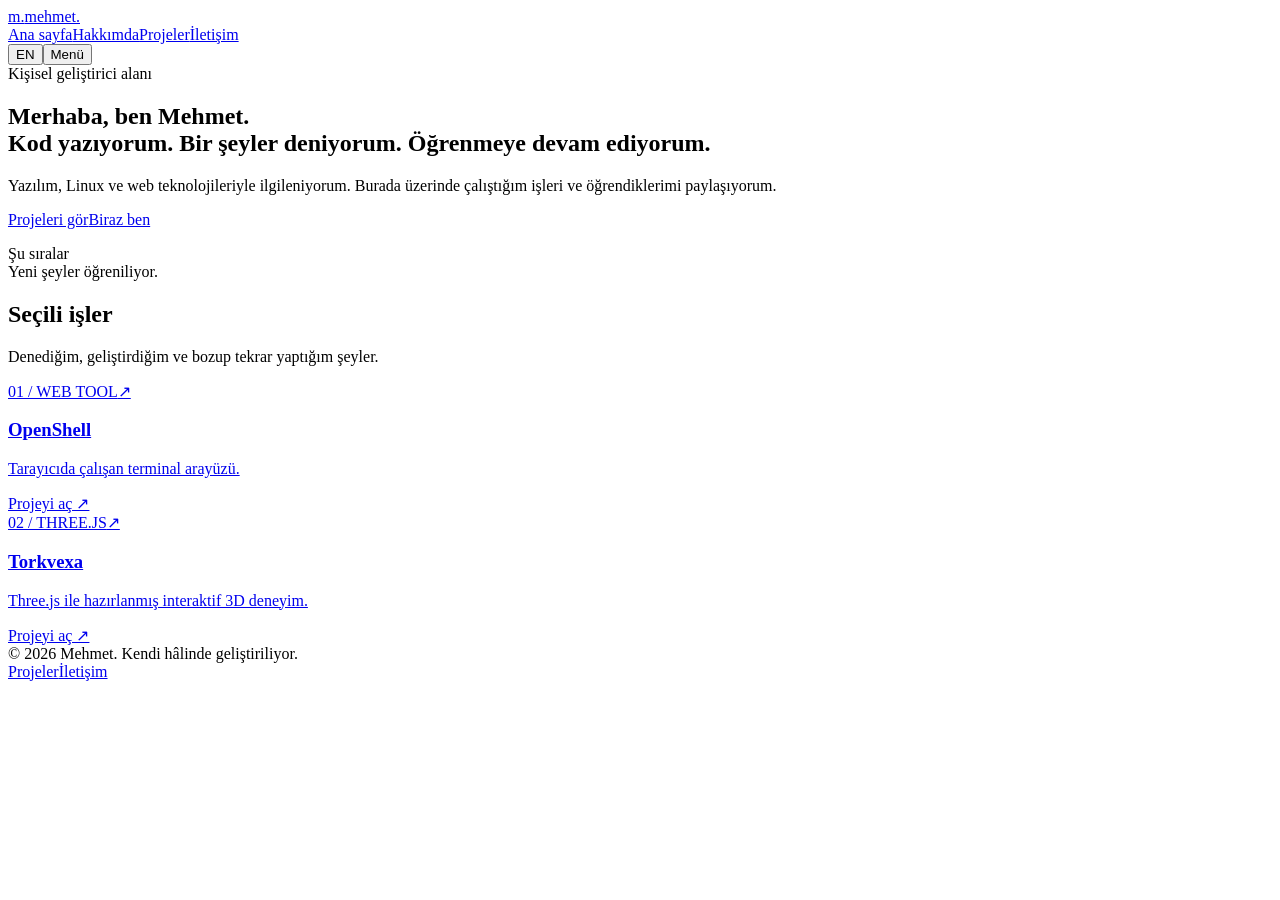
==== commit 24921e03: "Update index.html" ====
--- a/index.html
+++ b/index.html
@@ -1,137 +1,20 @@
 <!doctype html>
-<html lang="tr">
-<head>
-<meta charset="utf-8"><meta name="viewport" content="width=device-width,initial-scale=1">
-<meta name="theme-color" content="#080b10"><meta name="description" content="Mehmet'in yazılım, Linux ve 3D web projeleri portfolyosu.">
-<title>Mehmet — Developer & Digital Builder</title>
-<link rel="preconnect" href="https://fonts.googleapis.com"><link rel="preconnect" href="https://fonts.gstatic.com" crossorigin>
-<link href="https://fonts.googleapis.com/css2?family=DM+Mono:wght@400;500&family=Manrope:wght@400;500;600;700;800&display=swap" rel="stylesheet">
-<style>
-:root{color-scheme:dark;--bg:#070a0f;--surface:#0d131c;--line:rgba(179,210,218,.13);--text:#edf5f5;--muted:#91a3ad;--mint:#8be0c1;--cyan:#7cc9e8;--mono:"DM Mono",monospace;--font:"Manrope",system-ui,sans-serif}
-*{box-sizing:border-box}html{scroll-behavior:smooth;scroll-padding-top:85px}
-body{margin:0;background:radial-gradient(ellipse at 12% 0%,#22765b2b,transparent 34rem),radial-gradient(ellipse at 92% 24%,#30699922,transparent 34rem),var(--bg);color:var(--text);font:15px/1.75 var(--font);overflow-x:hidden}
-body:before{content:"";position:fixed;inset:0;pointer-events:none;z-index:-1;opacity:.12;background-image:linear-gradient(#fff09 1px,transparent 1px),linear-gradient(90deg,#fff09 1px,transparent 1px);background-size:58px 58px;mask-image:linear-gradient(#000,transparent 80%)}
-a{color:inherit;text-decoration:none}button{font:inherit}.container{width:min(1160px,calc(100% - 44px));margin:auto}
-header{position:sticky;top:0;z-index:20;background:#070a0fc9;backdrop-filter:blur(18px);border-bottom:1px solid var(--line)}
-nav{height:74px;display:flex;align-items:center;justify-content:space-between;gap:22px}.brand{font-size:20px;font-weight:800;letter-spacing:-1px}.brand span{color:var(--mint)}
-.navlinks{display:flex;gap:30px;color:var(--muted);font-size:12px;font-weight:700}.navlinks a:hover{color:var(--mint)}
-.navright{display:flex;align-items:center;gap:10px}.lang,.github,.button{border:1px solid var(--line);border-radius:10px;padding:10px 14px;font-size:11px;font-weight:800;transition:.2s}
-.lang{background:#101923;color:var(--mint);font-family:var(--mono);cursor:pointer}.github,.button{display:inline-flex;align-items:center;justify-content:center;gap:8px}.github:hover,.button:hover,.lang:hover{transform:translateY(-2px);border-color:#8be0c177}
-.menu{display:none;background:var(--surface);border:1px solid var(--line);color:var(--text);border-radius:9px;padding:8px 11px}
-.hero{min-height:650px;display:grid;grid-template-columns:1.05fr .95fr;align-items:center;gap:40px;padding:80px 0}
-.eyebrow{display:inline-flex;align-items:center;gap:9px;border:1px solid #8be0c144;background:#16372d66;color:var(--mint);border-radius:99px;padding:7px 12px;font:10px var(--mono);letter-spacing:1px}
-.pulse{width:7px;height:7px;border-radius:50%;background:var(--mint);box-shadow:0 0 14px var(--mint)}
-h1{font-size:clamp(48px,7vw,84px);line-height:1.02;letter-spacing:-5px;margin:25px 0 20px}.gradient{background:linear-gradient(105deg,#f2ffff,#9be9ce 50%,#80c9ed);color:transparent;background-clip:text}
-.hero p{max-width:570px;color:var(--muted);font-size:15px;line-height:1.95}.actions{display:flex;gap:11px;flex-wrap:wrap;margin-top:27px}
-.primary{background:var(--mint);color:#07110e;border-color:var(--mint)}.quiet{background:#101923}
-.meta{display:flex;gap:22px;flex-wrap:wrap;margin-top:35px;color:#71848e;font:10px var(--mono)}.meta span:before{content:"/";color:var(--mint);margin-right:8px}
-.art{min-height:410px;position:relative;display:grid;place-items:center}.glow{position:absolute;width:300px;height:300px;border-radius:50%;background:#4ab49120;filter:blur(70px)}
-.orbit{width:min(360px,78vw);aspect-ratio:1;border:1px solid #8be0c133;border-radius:50%;display:grid;place-items:center;position:relative;box-shadow:0 0 80px #38937b14,inset 0 0 60px #38937b0a}
-.orbit:before,.orbit:after{content:"";position:absolute;border:1px solid #7cc9e829;border-radius:50%}.orbit:before{inset:11%}.orbit:after{inset:23%;border-color:#8be0c122}
-.ring{position:absolute;inset:-5%;border:1px dashed #8be0c144;border-radius:50%;animation:spin 38s linear infinite}.ring:after{content:"";position:absolute;top:12%;left:13%;width:9px;height:9px;background:var(--mint);border-radius:50%;box-shadow:0 0 20px var(--mint)}
-.monogram{width:125px;height:125px;border-radius:30px;display:grid;place-items:center;font-size:55px;font-weight:800;color:var(--mint);background:linear-gradient(145deg,#19352f,#101a25);border:1px solid #8be0c166;box-shadow:0 24px 90px #0009;transform:rotate(-8deg)}
-.float{position:absolute;border:1px solid var(--line);background:#0c141de8;padding:11px 14px;border-radius:11px;box-shadow:0 15px 40px #0006}.float small{display:block;color:#718791;font:9px var(--mono)}.float b{font:11px var(--mono)}.f1{top:35px;right:0}.f2{bottom:40px;left:0}
-section.section{padding:95px 0;border-top:1px solid var(--line)}.section-head{display:flex;justify-content:space-between;align-items:end;gap:28px;margin-bottom:32px}
-.kicker{font:10px var(--mono);letter-spacing:1.5px;color:var(--mint)}h2{font-size:clamp(34px,4.5vw,50px);line-height:1.12;letter-spacing:-2.5px;margin:12px 0 0}
-.intro{max-width:450px;color:var(--muted);font-size:13px;margin:0 0 4px}
-.about-grid{display:grid;grid-template-columns:1.2fr .8fr;gap:16px}.glass{background:linear-gradient(145deg,#121d27ed,#0a1018f2);border:1px solid var(--line);border-radius:18px;padding:28px}
-.about-text{color:#a9b8be;font-size:14px;line-height:2;margin:0}.chips,.tags{display:flex;flex-wrap:wrap;gap:8px;margin-top:22px}.chip,.tags span{border:1px solid var(--line);background:#1c2b3699;border-radius:7px;padding:6px 9px;color:#c6d5d9;font:10px var(--mono)}
-.principles{display:grid;grid-template-columns:1fr 1fr;gap:10px}.principle{background:#050b1173;border:1px solid var(--line);border-radius:12px;padding:16px}.principle b{display:block;color:var(--mint);font-size:23px}.principle span{font-size:11px;color:var(--muted)}
-.projects{display:grid;grid-template-columns:1fr 1fr;gap:17px}.project{min-height:335px;display:flex;flex-direction:column;padding:25px;border-radius:18px;border:1px solid var(--line);background:linear-gradient(145deg,#13212cf5,#0a1018fa);transition:.25s;position:relative;overflow:hidden}
-.project:hover{transform:translateY(-6px);border-color:#8be0c177;box-shadow:0 22px 60px #0006}.project:before{content:"";position:absolute;width:190px;height:190px;right:-90px;top:-100px;border-radius:50%;background:#8be0c116;filter:blur(20px)}
-.project-top{display:flex;align-items:center;justify-content:space-between}.project-icon{width:47px;height:47px;display:grid;place-items:center;border-radius:13px;background:#172e2a;border:1px solid #8be0c155;color:var(--mint);font:20px var(--mono)}
-.project-no{font:10px var(--mono);color:#71848e}.project h3{font-size:28px;letter-spacing:-1px;margin:22px 0 7px}.project p{color:var(--muted);font-size:13px;line-height:1.9;margin:0 0 20px}
-.tags{margin-top:auto;margin-bottom:18px}.project-foot{border-top:1px solid var(--line);padding-top:16px;display:flex;justify-content:space-between;align-items:center;color:var(--mint);font:10px var(--mono)}
-.tork .project-icon{color:var(--cyan);border-color:#7cc9e866;background:#1c2939}.tork:before{background:#4c94cd1a}.tork .project-foot{color:var(--cyan)}
-.contact-panel{display:flex;justify-content:space-between;align-items:center;gap:24px;padding:32px;border-radius:19px;border:1px solid #8be0c144;background:radial-gradient(ellipse at 0 0,#8be0c11a,transparent 60%),linear-gradient(120deg,#101c20,#101923)}
-.contact-panel p{color:var(--muted);font-size:13px}.email{display:inline-block;margin-top:10px;color:var(--mint);font:12px var(--mono);overflow-wrap:anywhere}
-footer{padding:28px 0 34px;color:#74858d;font:10px var(--mono)}.foot{border-top:1px solid var(--line);padding-top:20px;display:flex;justify-content:space-between;gap:15px}
-.reveal{opacity:0;transform:translateY(16px);transition:.6s}.reveal.visible{opacity:1;transform:none}
-@keyframes spin{to{transform:rotate(360deg)}}
-@media(max-width:800px){.hero{grid-template-columns:1fr;padding:70px 0}.art{min-height:350px}.section-head{display:block}.intro{margin-top:15px}.about-grid{grid-template-columns:1fr}}
-@media(max-width:620px){.container{width:calc(100% - 30px)}.nav{height:66px}.menu{display:block}.navlinks{display:none;position:absolute;top:66px;left:0;right:0;padding:20px;background:#070a0f;border-bottom:1px solid var(--line);flex-direction:column;align-items:flex-start;gap:17px}.navlinks.open{display:flex}.github{display:none}
-h1{font-size:clamp(46px,13vw,65px);letter-spacing:-3.5px}.hero{padding:60px 0 50px}.art{min-height:300px}.orbit{width:260px}.monogram{width:105px;height:105px;font-size:46px}
-section.section{padding:70px 0}.glass{padding:22px}.projects{grid-template-columns:1fr}.project{min-height:320px;padding:22px}.contact-panel{align-items:flex-start;flex-direction:column;padding:24px}.foot{flex-direction:column}}
-@media(prefers-reduced-motion:reduce){html{scroll-behavior:auto}*,*:before,*:after{animation-duration:.01ms!important;transition-duration:.01ms!important}.reveal{opacity:1;transform:none}}
-</style>
-</head>
-<body>
-<header><nav class="container">
-<a class="brand" href="#home">mehmet<span>.</span></a>
-<div class="navlinks" id="navlinks"><a href="#about" data-t="navAbout">Hakkımda</a><a href="#projects" data-t="navProjects">Projeler</a><a href="#contact" data-t="navContact">İletişim</a></div>
-<div class="navright"><button class="lang" id="lang" type="button" aria-label="Switch language">EN</button><a class="github" href="https://github.com/0xmht" target="_blank" rel="noopener">GitHub ↗</a><button class="menu" id="menu" aria-label="Menüyü aç" aria-expanded="false">☰</button></div>
-</nav></header>
-<main id="home">
-<div class="container hero">
-<div>
-<div class="eyebrow"><span class="pulse"></span><span data-t="eyebrow">BAĞIMSIZ GELİŞTİRİCİ</span></div>
-<h1 data-t="heroTitle">Merak et.<br><span class="gradient">Tasarla.</span><br>Gerçekleştir.</h1>
-<p data-t="heroCopy">Ben Mehmet. Web teknolojileri, Linux sistemleri ve etkileşimli dijital deneyimler üzerine çalışan, fikirlerini deneyerek geliştiren bağımsız bir geliştiriciyim.</p>
-<div class="actions"><a class="button primary" href="#projects" data-t="heroProjects">Projeleri keşfet ↘</a><a class="button quiet" href="mailto:mehmetshnxyz@proton.me" data-t="heroContact">Benimle iletişime geç ↗</a></div>
-<div class="meta"><span>WEB TECHNOLOGIES</span><span>LINUX</span><span>3D EXPERIENCES</span></div>
-</div>
-<div class="art" aria-hidden="true"><div class="glow"></div><div class="orbit"><div class="ring"></div><div class="monogram">M.</div></div><div class="float f1"><small data-t="focusLabel">CURRENT FOCUS</small><b data-t="focusValue">BUILDING IDEAS</b></div><div class="float f2"><small>INTERESTS</small><b>CODE / SYSTEMS / 3D</b></div></div>
-</div>
-<section class="section" id="about"><div class="container">
-<div class="section-head"><div><div class="kicker">01 / <span data-t="aboutLabel">HAKKIMDA</span></div><h2 data-t="aboutTitle">Öğrenmek için üret,<br>üretmek için merak et.</h2></div><p class="intro" data-t="aboutIntro">Teknolojiyi sadece kullanmakla yetinmiyorum. Nasıl çalıştığını anlamayı, sınırlarını keşfetmeyi ve kendi çözümlerimi geliştirmeyi seviyorum.</p></div>
-<div class="about-grid"><div class="glass"><p class="about-text" data-t="aboutText">Çalışmalarım web geliştirme, Linux ve terminal tabanlı araçlar ile tarayıcıda çalışan etkileşimli deneyimler etrafında şekilleniyor. Her projede yeni bir şey öğrenmeye, detaylara dikkat etmeye ve ortaya gerçekten çalışan bir ürün çıkarmaya odaklanıyorum.</p><div class="chips"><span class="chip">HTML & CSS</span><span class="chip">JavaScript</span><span class="chip">Three.js</span><span class="chip">Linux</span><span class="chip">Git & GitHub</span><span class="chip">PHP</span></div></div>
-<div class="glass principles"><div class="principle"><b>01</b><span data-t="step1">Merak et</span></div><div class="principle"><b>02</b><span data-t="step2">Deney yap</span></div><div class="principle"><b>03</b><span data-t="step3">İnşa et</span></div><div class="principle"><b>∞</b><span data-t="step4">Gelişmeye devam et</span></div></div></div>
-</div></section>
-<section class="section" id="projects"><div class="container">
-<div class="section-head"><div><div class="kicker">02 / <span data-t="workLabel">SEÇİLMİŞ İŞLER</span></div><h2 data-t="projectsTitle">Projeler<span class="gradient">.</span></h2></div><p class="intro" data-t="projectsIntro">Terminal dünyasından gerçek zamanlı 3D deneyimlere uzanan seçilmiş çalışmalarım.</p></div>
-<div class="projects">
-<a class="project" href="https://mehmet.is-a.dev/openshell" target="_blank" rel="noopener"><div class="project-top"><div class="project-icon">$_</div><span class="project-no">PROJECT / 001</span></div><h3>OpenShell</h3><p data-t="openDesc">Linux terminal deneyimini tarayıcıya taşıyan interaktif simülasyon. Komut satırı dünyasını keşfetmek ve terminal mantığını deneyimlemek için tasarlandı.</p><div class="tags"><span>LINUX</span><span>TERMINAL</span><span>JAVASCRIPT</span></div><div class="project-foot"><span data-t="openLink">TERMINALİ KEŞFET</span><b>↗</b></div></a>
-<a class="project tork" href="https://mehmet.is-a.dev/torkvexa" target="_blank" rel="noopener"><div class="project-top"><div class="project-icon">◈</div><span class="project-no">PROJECT / 002</span></div><h3>Torkvexa</h3><p data-t="torkDesc">Three.js ile geliştirilen 3D otomotiv deneyimi. Bir araç motorunu tarayıcı üzerinde üç boyutlu olarak incelemeye odaklanan interaktif bir çalışma.</p><div class="tags"><span>THREE.JS</span><span>3D WEB</span><span>WEBGL</span></div><div class="project-foot"><span data-t="torkLink">3D DENEYİMİ AÇ</span><b>↗</b></div></a>
-</div></div></section>
-<section class="section" id="contact"><div class="container"><div class="contact-panel"><div><div class="kicker">03 / <span data-t="contactLabel">İLETİŞİM</span></div><h2 data-t="contactTitle">Bir fikrin mi var?</h2><p data-t="contactText">Proje, iş birliği veya teknoloji üzerine iletişim kurmak için e-posta gönderebilirsin.</p><a class="email" href="mailto:mehmetshnxyz@proton.me">✉ mehmetshnxyz@proton.me</a></div><a class="button primary" href="mailto:mehmetshnxyz@proton.me" data-t="sendEmail">E-posta gönder ↗</a></div></div></section>
-</main>
-<footer><div class="container foot"><span>© <span id="year"></span> MEHMET · BUILT WITH CURIOSITY.</span><a href="#home" data-t="backTop">BAŞA DÖN ↑</a></div></footer>
-<script>
-const copy={
-tr:{
-navAbout:"Hakkımda",navProjects:"Projeler",navContact:"İletişim",eyebrow:"BAĞIMSIZ GELİŞTİRİCİ",
-heroTitle:'Merak et.<br><span class="gradient">Tasarla.</span><br>Gerçekleştir.',
-heroCopy:"Ben Mehmet. Web teknolojileri, Linux sistemleri ve etkileşimli dijital deneyimler üzerine çalışan, fikirlerini deneyerek geliştiren bağımsız bir geliştiriciyim.",
-heroProjects:"Projeleri keşfet ↘",heroContact:"Benimle iletişime geç ↗",focusLabel:"ŞU AN ODAKLANDIĞIM",focusValue:"FİKİRLERİ GELİŞTİRMEK",
-aboutLabel:"HAKKIMDA",aboutTitle:"Öğrenmek için üret,<br>üretmek için merak et.",
-aboutIntro:"Teknolojiyi sadece kullanmakla yetinmiyorum. Nasıl çalıştığını anlamayı, sınırlarını keşfetmeyi ve kendi çözümlerimi geliştirmeyi seviyorum.",
-aboutText:"Çalışmalarım web geliştirme, Linux ve terminal tabanlı araçlar ile tarayıcıda çalışan etkileşimli deneyimler etrafında şekilleniyor. Her projede yeni bir şey öğrenmeye, detaylara dikkat etmeye ve ortaya gerçekten çalışan bir ürün çıkarmaya odaklanıyorum.",
-step1:"Merak et",step2:"Deney yap",step3:"İnşa et",step4:"Gelişmeye devam et",
-workLabel:"SEÇİLMİŞ İŞLER",projectsTitle:'Projeler<span class="gradient">.</span>',projectsIntro:"Terminal dünyasından gerçek zamanlı 3D deneyimlere uzanan seçilmiş çalışmalarım.",
-openDesc:"Linux terminal deneyimini tarayıcıya taşıyan interaktif simülasyon. Komut satırı dünyasını keşfetmek ve terminal mantığını deneyimlemek için tasarlandı.",
-openLink:"TERMİNALİ KEŞFET",torkDesc:"Three.js ile geliştirilen 3D otomotiv deneyimi. Bir araç motorunu tarayıcı üzerinde üç boyutlu olarak incelemeye odaklanan interaktif bir çalışma.",
-torkLink:"3D DENEYİMİ AÇ",contactLabel:"İLETİŞİM",contactTitle:"Bir fikrin mi var?",contactText:"Proje, iş birliği veya teknoloji üzerine iletişim kurmak için e-posta gönderebilirsin.",sendEmail:"E-posta gönder ↗",backTop:"BAŞA DÖN ↑"
-},
-en:{
-navAbout:"About",navProjects:"Projects",navContact:"Contact",eyebrow:"INDEPENDENT DEVELOPER",
-heroTitle:'Stay curious.<br><span class="gradient">Design.</span><br>Make it real.',
-heroCopy:"I'm Mehmet, an independent developer exploring web technologies, Linux systems, and interactive digital experiences. I learn by experimenting, building, and improving ideas.",
-heroProjects:"Explore projects ↘",heroContact:"Get in touch ↗",focusLabel:"CURRENT FOCUS",focusValue:"TURNING IDEAS INTO REALITY",
-aboutLabel:"ABOUT",aboutTitle:"Build to learn.<br>Stay curious to build.",
-aboutIntro:"I don't just use technology. I enjoy understanding how it works, exploring its limits, and creating solutions of my own.",
-aboutText:"My work revolves around web development, Linux, terminal-based tools, and interactive browser experiences. With every project, I focus on learning something new, paying attention to detail, and building something that actually works.",
-step1:"Stay curious",step2:"Experiment",step3:"Build",step4:"Keep improving",
-workLabel:"SELECTED WORK",projectsTitle:'Projects<span class="gradient">.</span>',projectsIntro:"Selected projects ranging from terminal experiences to real-time 3D experiences on the web.",
-openDesc:"An interactive simulation that brings a Linux terminal experience to the browser. Built to explore the command line and get familiar with terminal workflows.",
-openLink:"EXPLORE TERMINAL",torkDesc:"A 3D automotive experience built with Three.js. An interactive project focused on exploring a vehicle engine in three dimensions right in the browser.",
-torkLink:"OPEN 3D EXPERIENCE",contactLabel:"CONTACT",contactTitle:"Have an idea?",contactText:"Send me an email about projects, collaboration, or technology.",sendEmail:"Send an email ↗",backTop:"BACK TO TOP ↑"
-}};
-const langButton=document.getElementById("lang");
-function setLanguage(lang){
-document.documentElement.lang=lang;
-document.querySelectorAll("[data-t]").forEach(el=>{const value=copy[lang][el.dataset.t];if(value!==undefined)el.innerHTML=value});
-langButton.textContent=lang==="tr"?"EN":"TR";
-langButton.setAttribute("aria-label",lang==="tr"?"Switch language":"Switch language to Turkish");
-document.title=lang==="tr"?"Mehmet — Developer & Digital Builder":"Mehmet — Developer & Digital Builder";
-try{localStorage.setItem("portfolio-lang",lang)}catch(e){}
-}
-let start="tr";try{const saved=localStorage.getItem("portfolio-lang");if(saved==="en"||saved==="tr")start=saved}catch(e){}
-setLanguage(start);langButton.addEventListener("click",()=>setLanguage(document.documentElement.lang==="tr"?"en":"tr"));
-const menu=document.getElementById("menu"),links=document.getElementById("navlinks");
-menu.addEventListener("click",()=>{const open=links.classList.toggle("open");menu.setAttribute("aria-expanded",String(open));menu.textContent=open?"×":"☰"});
-links.querySelectorAll("a").forEach(a=>a.addEventListener("click",()=>{links.classList.remove("open");menu.setAttribute("aria-expanded","false");menu.textContent="☰"}));
-document.getElementById("year").textContent=new Date().getFullYear();
-const observer=new IntersectionObserver(entries=>entries.forEach(e=>{if(e.isIntersecting){e.target.classList.add("visible");observer.unobserve(e.target)}}),{threshold:.12});
-document.querySelectorAll(".section-head,.glass,.project,.contact-panel").forEach(el=>{el.classList.add("reveal");observer.observe(el)});
-</script>
+<html lang="tr"><head>
+<meta charset="utf-8"><meta name="viewport" content="width=device-width, initial-scale=1">
+<meta name="description" content="Mehmet'in kişisel geliştirici sitesi. Yazılım, Linux ve web projeleri."><meta name="theme-color" content="#111310">
+<title>Ana sayfa · Mehmet</title><link rel="stylesheet" href="assets/css/style.css">
+<script src="assets/js/main.js" defer></script></head><body>
+<header class="site-header"><div class="wrap header-inner">
+<a class="brand" href="index.html" aria-label="Mehmet ana sayfa"><span class="brand-mark">m.</span><span>mehmet<span style="color:var(--accent)">.</span></span></a>
+<nav class="nav" aria-label="Ana menü"><a href="index.html" aria-current="page" data-i18n="navHome">Ana sayfa</a><a href="about.html" data-i18n="navAbout">Hakkımda</a><a href="projects.html" data-i18n="navProjects">Projeler</a><a href="contact.html" data-i18n="navContact">İletişim</a></nav>
+<div class="header-actions"><button class="lang-button" type="button" data-language-toggle aria-label="Change language"><span data-lang-label>EN</span></button><button class="menu-button" type="button" aria-expanded="false" aria-label="Menüyü aç">Menü</button></div>
+</div></header><main><section class="hero"><div class="wrap"><div class="kicker" data-i18n="homeKicker">Kişisel geliştirici alanı</div><div class="hero-row"><div>
+<h1><span data-i18n="hello">Merhaba, ben Mehmet.</span><br><span class="soft" data-i18n="homeLine">Kod yazıyorum. Bir şeyler deniyorum. Öğrenmeye devam ediyorum.</span></h1>
+<p class="lead" data-i18n="intro">Yazılım, Linux ve web teknolojileriyle ilgileniyorum. Burada üzerinde çalıştığım işleri ve öğrendiklerimi paylaşıyorum.</p>
+<div class="actions"><a class="button" href="projects.html" data-i18n="seeProjects">Projeleri gör</a><a class="button secondary" href="about.html" data-i18n="aboutMe">Biraz ben</a></div></div><p class="hero-note"><span data-i18n="now">Şu sıralar</span><br><span data-i18n="status">Yeni şeyler öğreniliyor.</span></p></div></div></section>
+<section class="section"><div class="wrap"><div class="section-heading"><h2 data-i18n="selected">Seçili işler</h2><p data-i18n="selectedNote">Denediğim, geliştirdiğim ve bozup tekrar yaptığım şeyler.</p></div><div class="project-grid">
+<a class="project-card" href="https://mehmet.is-a.dev/openshell" target="_blank" rel="noopener noreferrer"><div class="project-top"><span>01 / WEB TOOL</span><span>↗</span></div><h3>OpenShell</h3><p data-i18n="openShell">Tarayıcıda çalışan terminal arayüzü.</p><span class="project-link" data-i18n="visit">Projeyi aç ↗</span></a>
+<a class="project-card" href="https://mehmet.is-a.dev/torkvexa" target="_blank" rel="noopener noreferrer"><div class="project-top"><span>02 / THREE.JS</span><span>↗</span></div><h3>Torkvexa</h3><p data-i18n="torkvexa">Three.js ile hazırlanmış interaktif 3D deneyim.</p><span class="project-link" data-i18n="visit">Projeyi aç ↗</span></a>
+</div></div></section></main>
+<footer class="site-footer"><div class="wrap footer-inner"><span>© 2026 Mehmet. <span data-i18n="footer">Kendi hâlinde geliştiriliyor.</span></span><div class="footer-links"><a href="projects.html" data-i18n="navProjects">Projeler</a><a href="contact.html" data-i18n="navContact">İletişim</a></div></div></footer>
 </body></html>
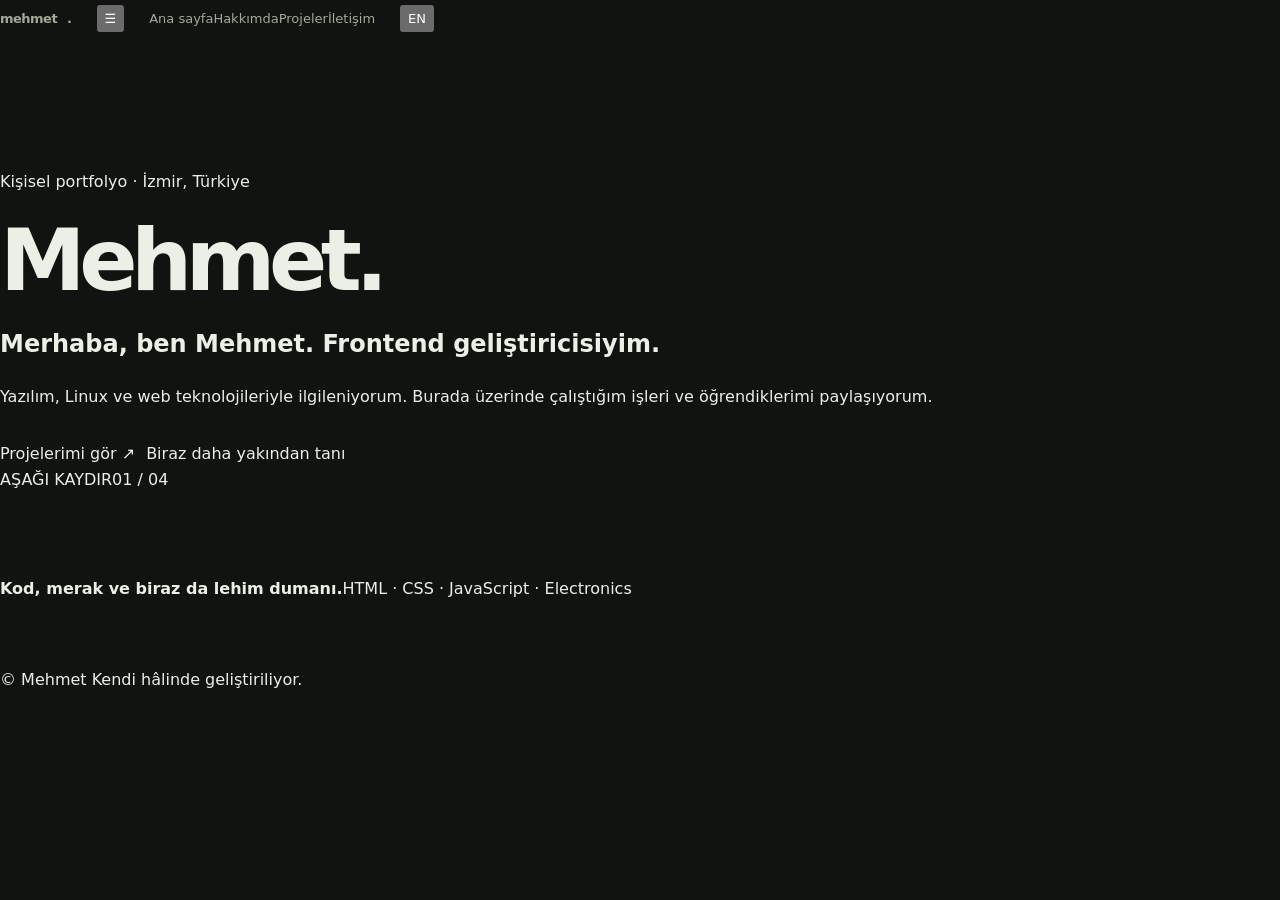
==== commit ca70e056: "Update portfolio: index.html" ====
--- a/index.html
+++ b/index.html
@@ -1,20 +1 @@
-<!doctype html>
-<html lang="tr"><head>
-<meta charset="utf-8"><meta name="viewport" content="width=device-width, initial-scale=1">
-<meta name="description" content="Mehmet'in kişisel geliştirici sitesi. Yazılım, Linux ve web projeleri."><meta name="theme-color" content="#111310">
-<title>Ana sayfa · Mehmet</title><link rel="stylesheet" href="assets/css/style.css">
-<script src="assets/js/main.js" defer></script></head><body>
-<header class="site-header"><div class="wrap header-inner">
-<a class="brand" href="index.html" aria-label="Mehmet ana sayfa"><span class="brand-mark">m.</span><span>mehmet<span style="color:var(--accent)">.</span></span></a>
-<nav class="nav" aria-label="Ana menü"><a href="index.html" aria-current="page" data-i18n="navHome">Ana sayfa</a><a href="about.html" data-i18n="navAbout">Hakkımda</a><a href="projects.html" data-i18n="navProjects">Projeler</a><a href="contact.html" data-i18n="navContact">İletişim</a></nav>
-<div class="header-actions"><button class="lang-button" type="button" data-language-toggle aria-label="Change language"><span data-lang-label>EN</span></button><button class="menu-button" type="button" aria-expanded="false" aria-label="Menüyü aç">Menü</button></div>
-</div></header><main><section class="hero"><div class="wrap"><div class="kicker" data-i18n="homeKicker">Kişisel geliştirici alanı</div><div class="hero-row"><div>
-<h1><span data-i18n="hello">Merhaba, ben Mehmet.</span><br><span class="soft" data-i18n="homeLine">Kod yazıyorum. Bir şeyler deniyorum. Öğrenmeye devam ediyorum.</span></h1>
-<p class="lead" data-i18n="intro">Yazılım, Linux ve web teknolojileriyle ilgileniyorum. Burada üzerinde çalıştığım işleri ve öğrendiklerimi paylaşıyorum.</p>
-<div class="actions"><a class="button" href="projects.html" data-i18n="seeProjects">Projeleri gör</a><a class="button secondary" href="about.html" data-i18n="aboutMe">Biraz ben</a></div></div><p class="hero-note"><span data-i18n="now">Şu sıralar</span><br><span data-i18n="status">Yeni şeyler öğreniliyor.</span></p></div></div></section>
-<section class="section"><div class="wrap"><div class="section-heading"><h2 data-i18n="selected">Seçili işler</h2><p data-i18n="selectedNote">Denediğim, geliştirdiğim ve bozup tekrar yaptığım şeyler.</p></div><div class="project-grid">
-<a class="project-card" href="https://mehmet.is-a.dev/openshell" target="_blank" rel="noopener noreferrer"><div class="project-top"><span>01 / WEB TOOL</span><span>↗</span></div><h3>OpenShell</h3><p data-i18n="openShell">Tarayıcıda çalışan terminal arayüzü.</p><span class="project-link" data-i18n="visit">Projeyi aç ↗</span></a>
-<a class="project-card" href="https://mehmet.is-a.dev/torkvexa" target="_blank" rel="noopener noreferrer"><div class="project-top"><span>02 / THREE.JS</span><span>↗</span></div><h3>Torkvexa</h3><p data-i18n="torkvexa">Three.js ile hazırlanmış interaktif 3D deneyim.</p><span class="project-link" data-i18n="visit">Projeyi aç ↗</span></a>
-</div></div></section></main>
-<footer class="site-footer"><div class="wrap footer-inner"><span>© 2026 Mehmet. <span data-i18n="footer">Kendi hâlinde geliştiriliyor.</span></span><div class="footer-links"><a href="projects.html" data-i18n="navProjects">Projeler</a><a href="contact.html" data-i18n="navContact">İletişim</a></div></div></footer>
-</body></html>+<!doctype html><html lang="tr"><head><meta charset="utf-8"><meta name="viewport" content="width=device-width,initial-scale=1"><meta name="description" content="Mehmet'in kişisel portfolyosu."><title>Mehmet. | Portfolio</title><link rel="preconnect" href="https://fonts.googleapis.com"><link href="https://fonts.googleapis.com/css2?family=DM+Mono:wght@400;500&family=Manrope:wght@400;500;600;700;800&display=swap" rel="stylesheet"><link rel="stylesheet" href="assets/css/style.css"><script src="assets/js/main.js" defer></script></head><body><div class="shell"><nav class="nav"><a class="brand" href="index.html">mehmet<span>.</span></a><button class="menu" aria-label="Menüyü aç" aria-expanded="false">☰</button><div class="links"><a class="active" href="index.html" data-i18n="home">Ana sayfa</a><a href="about.html" data-i18n="about">Hakkımda</a><a href="projects.html" data-i18n="projects">Projeler</a><a href="contact.html" data-i18n="contact">İletişim</a></div><button class="language">EN</button></nav><main><section class="hero"><div class="eyebrow"><i></i><span data-i18n="location">Kişisel portfolyo · İzmir, Türkiye</span></div><h1>Mehmet<span>.</span></h1><h2 data-i18n="role">Merhaba, ben Mehmet. Frontend geliştiricisiyim.</h2><p data-i18n="intro">Web geliştirme, yazılım ve elektronikle uğraşıyorum. Aklımdaki fikirleri çalışan projelere dönüştürmeyi seviyorum.</p><div class="actions"><a class="primary" href="projects.html" data-i18n="see">Projelerimi gör ↗</a><a class="subtle" href="about.html" data-i18n="meet">Biraz daha yakından tanı</a></div><div class="bottom"><span data-i18n="scroll">AŞAĞI KAYDIR</span><span class="rule"></span><span>01 / 04</span></div></section><section class="strip"><b data-i18n="tagline">Kod, merak ve biraz da lehim dumanı.</b><span>HTML · CSS · JavaScript · Electronics</span></section></main><footer>© <span class="year"></span> Mehmet <span data-i18n="footer">Kendi halinde üretiliyor.</span></footer></div></body></html>
--- a/assets/css/style.css
+++ b/assets/css/style.css
@@ -0,0 +1,34 @@
+:root{color-scheme:dark;--bg:#111310;--panel:#191c17;--text:#ecefe6;--muted:#a1a99a;--line:#343a30;--accent:#c7f36b;--ink:#15190e;--max:1080px}
+*{box-sizing:border-box}html{scroll-behavior:smooth}body{margin:0;background:var(--bg);color:var(--text);font-family:Inter,ui-sans-serif,system-ui,-apple-system,"Segoe UI",sans-serif;line-height:1.65}
+a{color:inherit;text-decoration:none}a:hover{color:var(--accent)}button{font:inherit}::selection{background:var(--accent);color:var(--ink)}
+.wrap{width:min(var(--max),calc(100% - 44px));margin:auto}.site-header{border-bottom:1px solid var(--line)}.header-inner{min-height:78px;display:flex;align-items:center;justify-content:space-between;gap:24px}
+.brand{display:inline-flex;align-items:center;gap:10px;font-weight:750;letter-spacing:-.04em}.brand-mark{width:29px;height:29px;border:1px solid var(--accent);color:var(--accent);display:grid;place-items:center;font-size:13px;border-radius:8px}
+.nav{display:flex;align-items:center;gap:25px;color:var(--muted);font-size:13px}.nav a{padding:8px 0}.nav a[aria-current=page]{color:var(--text);box-shadow:0 2px var(--accent)}
+.header-actions{display:flex;gap:10px}.lang-button,.menu-button{border:1px solid var(--line);color:var(--text);background:transparent;border-radius:7px;padding:7px 10px;cursor:pointer;font-size:12px}.menu-button{display:none}
+main{min-height:70vh}.hero{padding:clamp(70px,11vw,132px) 0 82px}.kicker{color:var(--accent);text-transform:uppercase;letter-spacing:.16em;font-size:11px;font-weight:700}
+h1,h2,h3,p{margin-top:0}h1{font-size:clamp(46px,8vw,86px);line-height:.99;letter-spacing:-.075em;max-width:850px;margin:22px 0;font-weight:730}.soft{color:var(--muted)}
+.lead{max-width:620px;color:var(--muted);font-size:clamp(16px,2vw,19px)}.hero-row{display:flex;align-items:end;justify-content:space-between;gap:30px}.hero-note{max-width:190px;color:var(--muted);font-size:12px;border-left:1px solid var(--accent);padding-left:14px}
+.actions{display:flex;gap:11px;flex-wrap:wrap;margin-top:30px}.button{display:inline-flex;align-items:center;justify-content:center;min-height:44px;padding:0 16px;border-radius:7px;background:var(--accent);color:var(--ink);font-size:13px;font-weight:750;border:1px solid var(--accent)}.button:hover{color:var(--ink);filter:brightness(1.06)}.button.secondary{color:var(--text);background:transparent;border-color:var(--line)}
+.section{padding:65px 0;border-top:1px solid var(--line)}.section-heading{display:flex;justify-content:space-between;align-items:baseline;gap:20px;margin-bottom:25px}.section-heading h2{font-size:25px;letter-spacing:-.05em;margin:0}.section-heading p{color:var(--muted);font-size:12px;margin:0}
+.project-grid{display:grid;grid-template-columns:repeat(2,minmax(0,1fr));gap:14px}.project-card{min-height:235px;padding:24px;border:1px solid var(--line);border-radius:10px;background:var(--panel);display:flex;flex-direction:column;transition:border-color .2s,transform .2s}.project-card:hover{border-color:#71894a;transform:translateY(-3px)}
+.project-top{display:flex;justify-content:space-between;color:var(--muted);font-size:11px}.project-card h3{font-size:25px;letter-spacing:-.05em;margin:28px 0 8px}.project-card p{color:var(--muted);font-size:14px;max-width:430px}.project-link{color:var(--accent);font-size:12px;font-weight:700;margin-top:auto;padding-top:16px}
+.content-page{padding:82px 0 100px}.page-title{max-width:760px;font-size:clamp(42px,7vw,68px);letter-spacing:-.07em;line-height:1.03;margin:16px 0 24px}.prose{max-width:700px;color:var(--muted);font-size:16px}.prose p{margin-bottom:20px}
+.info-grid{display:grid;grid-template-columns:1fr 1fr;gap:14px;margin-top:38px}.info-box{border:1px solid var(--line);background:var(--panel);border-radius:9px;padding:22px}.info-box small{color:var(--accent);display:block;text-transform:uppercase;letter-spacing:.12em;font-size:10px;margin-bottom:10px}.info-box strong{font-size:15px}
+.project-list{display:grid;gap:12px}.project-row{display:grid;grid-template-columns:90px 1fr auto;gap:20px;align-items:center;border:1px solid var(--line);background:var(--panel);border-radius:9px;padding:22px}.project-index{color:var(--accent);font-size:12px}.project-row h2{font-size:20px;margin:0 0 4px;letter-spacing:-.04em}.project-row p{margin:0;color:var(--muted);font-size:13px}.arrow{color:var(--accent);font-size:20px}
+.contact-panel{border:1px solid var(--line);background:var(--panel);border-radius:12px;padding:clamp(24px,5vw,48px);margin-top:34px}.email-link{color:var(--accent);font-size:clamp(17px,3vw,24px);overflow-wrap:anywhere}
+.site-footer{border-top:1px solid var(--line);padding:24px 0 32px;color:var(--muted);font-size:11px}.footer-inner{display:flex;justify-content:space-between;align-items:center;gap:20px}.footer-links{display:flex;gap:18px}
+@media(max-width:720px){.wrap{width:min(var(--max),calc(100% - 32px))}.header-inner{min-height:68px}.menu-button{display:inline-flex}.nav{display:none;position:absolute;z-index:5;top:68px;left:0;right:0;padding:16px;background:var(--panel);border-bottom:1px solid var(--line);flex-direction:column;align-items:stretch;gap:7px}.nav.open{display:flex}.nav a{padding:9px 5px}.hero-row{display:block}.hero-note{margin-top:30px}.project-grid,.info-grid{grid-template-columns:1fr}.project-row{grid-template-columns:42px 1fr auto;gap:12px;padding:17px}.footer-inner{align-items:flex-start;flex-direction:column}}
+@media(prefers-reduced-motion:reduce){*,*::before,*::after{scroll-behavior:auto!important;transition:none!important}}
+
+/* Personal identity / About page */
+.about-page{padding-top:54px}
+.identity-panel{position:relative;isolation:isolate;overflow:hidden;margin:28px 0 58px;min-height:270px;padding:24px 28px;border:1px solid var(--line);border-radius:13px;background:linear-gradient(125deg,#1b2117 0%,#151812 58%,#20271a 100%);display:flex;flex-direction:column;justify-content:space-between}
+.identity-panel:before{content:"";position:absolute;z-index:-1;width:330px;height:330px;right:8%;top:-190px;border:1px solid #c7f36b35;border-radius:50%;box-shadow:0 0 0 34px #c7f36b08,0 0 0 70px #c7f36b06}
+.identity-top,.identity-bottom{display:flex;justify-content:space-between;gap:18px;color:var(--muted);font-size:10px;font-weight:700;letter-spacing:.15em}
+.identity-name{font-size:clamp(66px,14vw,150px);line-height:.82;letter-spacing:-.105em;font-weight:850;white-space:nowrap;color:var(--text)}
+.identity-name span{color:var(--accent)}.identity-index{position:absolute;right:28px;bottom:34px;color:#c7f36b12;font-size:clamp(100px,18vw,190px);line-height:.8;font-weight:900;letter-spacing:-.12em;z-index:-1}
+.profile-heading{margin-top:54px;margin-bottom:20px}.profile-heading h2{font-size:clamp(25px,4vw,34px);letter-spacing:-.06em;margin:8px 0 0}
+.profile-grid{display:grid;grid-template-columns:repeat(2,minmax(0,1fr));border-top:1px solid var(--line);border-left:1px solid var(--line)}
+.profile-item{min-height:100px;padding:20px 22px;border-right:1px solid var(--line);border-bottom:1px solid var(--line);display:flex;flex-direction:column;justify-content:center;gap:8px;background:linear-gradient(145deg,#191c17,#151812)}
+.profile-item span{color:var(--accent);font-size:10px;font-weight:700;letter-spacing:.13em;text-transform:uppercase}.profile-item strong{font-size:15px;font-weight:620;line-height:1.45}
+@media(max-width:600px){.identity-panel{min-height:210px;padding:18px}.identity-name{font-size:clamp(55px,15vw,92px)}.identity-top,.identity-bottom{font-size:8px;letter-spacing:.1em}.identity-index{right:16px;bottom:25px}.profile-grid{grid-template-columns:1fr}.profile-item{min-height:82px;padding:16px 18px}}
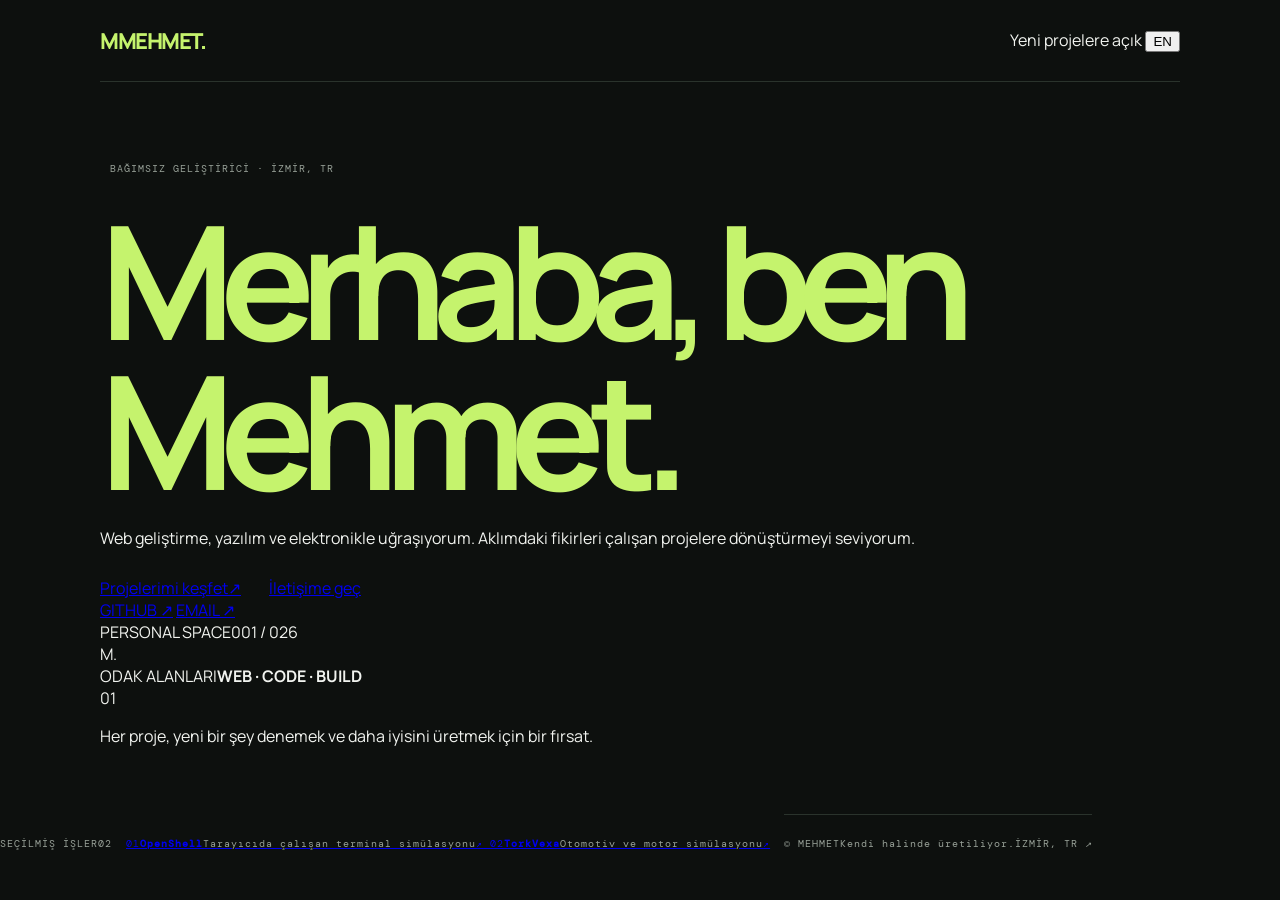
==== commit 61b8af30: "Update portfolio: index.html" ====
--- a/index.html
+++ b/index.html
@@ -1 +1,68 @@
-<!doctype html><html lang="tr"><head><meta charset="utf-8"><meta name="viewport" content="width=device-width,initial-scale=1"><meta name="description" content="Mehmet'in kişisel portfolyosu."><title>Mehmet. | Portfolio</title><link rel="preconnect" href="https://fonts.googleapis.com"><link href="https://fonts.googleapis.com/css2?family=DM+Mono:wght@400;500&family=Manrope:wght@400;500;600;700;800&display=swap" rel="stylesheet"><link rel="stylesheet" href="assets/css/style.css"><script src="assets/js/main.js" defer></script></head><body><div class="shell"><nav class="nav"><a class="brand" href="index.html">mehmet<span>.</span></a><button class="menu" aria-label="Menüyü aç" aria-expanded="false">☰</button><div class="links"><a class="active" href="index.html" data-i18n="home">Ana sayfa</a><a href="about.html" data-i18n="about">Hakkımda</a><a href="projects.html" data-i18n="projects">Projeler</a><a href="contact.html" data-i18n="contact">İletişim</a></div><button class="language">EN</button></nav><main><section class="hero"><div class="eyebrow"><i></i><span data-i18n="location">Kişisel portfolyo · İzmir, Türkiye</span></div><h1>Mehmet<span>.</span></h1><h2 data-i18n="role">Merhaba, ben Mehmet. Frontend geliştiricisiyim.</h2><p data-i18n="intro">Web geliştirme, yazılım ve elektronikle uğraşıyorum. Aklımdaki fikirleri çalışan projelere dönüştürmeyi seviyorum.</p><div class="actions"><a class="primary" href="projects.html" data-i18n="see">Projelerimi gör ↗</a><a class="subtle" href="about.html" data-i18n="meet">Biraz daha yakından tanı</a></div><div class="bottom"><span data-i18n="scroll">AŞAĞI KAYDIR</span><span class="rule"></span><span>01 / 04</span></div></section><section class="strip"><b data-i18n="tagline">Kod, merak ve biraz da lehim dumanı.</b><span>HTML · CSS · JavaScript · Electronics</span></section></main><footer>© <span class="year"></span> Mehmet <span data-i18n="footer">Kendi halinde üretiliyor.</span></footer></div></body></html>+<!doctype html>
+<html lang="tr">
+<head>
+  <meta charset="utf-8">
+  <meta name="viewport" content="width=device-width, initial-scale=1">
+  <meta name="theme-color" content="#0b0d0c">
+  <meta name="description" content="Mehmet — Frontend developer, software and creative projects.">
+  <title>Mehmet. — Frontend Developer</title>
+  <link rel="preconnect" href="https://fonts.googleapis.com">
+  <link rel="preconnect" href="https://fonts.gstatic.com" crossorigin>
+  <link href="https://fonts.googleapis.com/css2?family=DM+Mono:wght@400;500&family=Manrope:wght@400;500;600;700;800&display=swap" rel="stylesheet">
+  <link rel="stylesheet" href="assets/css/style.css">
+  <script src="assets/js/main.js" defer></script>
+</head>
+<body>
+  <div class="ambient ambient-one"></div><div class="ambient ambient-two"></div>
+  <main class="shell" id="home">
+    <nav class="nav">
+      <a class="brand" href="#home" aria-label="Mehmet home"><span class="brand-mark">M</span><span>MEHMET<span class="lime">.</span></span></a>
+      <div class="nav-right">
+        <span class="availability"><i></i><span data-i18n="available">Yeni projelere açık</span></span>
+        <button class="lang" id="langToggle" type="button" aria-label="Change language">EN</button>
+      </div>
+    </nav>
+
+    <section class="hero">
+      <div class="hero-copy">
+        <p class="eyebrow"><span class="eyebrow-line"></span><span data-i18n="eyebrow">BAĞIMSIZ GELİŞTİRİCİ · İZMİR, TR</span></p>
+        <h1><span data-i18n="hello">Merhaba, ben</span><br><span class="name">Mehmet<span class="lime">.</span></span></h1>
+        <p class="intro" data-i18n="intro">Web teknolojileri, yazılım ve etkileşimli deneyimler üzerine çalışan bir geliştiriciyim. Fikirleri çalışan projelere dönüştürmeyi seviyorum.</p>
+        <div class="actions">
+          <a class="button button-primary" href="#projects"><span data-i18n="projectsBtn">Projelerimi keşfet</span><span aria-hidden="true">↗</span></a>
+          <a class="button button-quiet" href="mailto:mehmetsahinxyz@proton.me"><span data-i18n="contactBtn">İletişime geç</span></a>
+        </div>
+        <div class="socials">
+          <a href="https://github.com/0xmht" target="_blank" rel="noreferrer">GITHUB <span>↗</span></a>
+          <a href="mailto:mehmetsahinxyz@proton.me">EMAIL <span>↗</span></a>
+        </div>
+      </div>
+
+      <aside class="hero-side">
+        <div class="orbit-card">
+          <div class="orbit-top"><span>PERSONAL SPACE</span><span>001 / 026</span></div>
+          <div class="orbit-graphic" aria-hidden="true">
+            <div class="orbit orbit-a"></div><div class="orbit orbit-b"></div><div class="orbit orbit-c"></div>
+            <div class="orbit-core">M<span>.</span></div><i class="satellite"></i>
+          </div>
+          <div class="orbit-bottom"><span data-i18n="focus">ODAK ALANLARI</span><strong>WEB · CODE · BUILD</strong></div>
+        </div>
+        <div class="side-note"><span class="note-index">01</span><p data-i18n="sideNote">Her proje, yeni bir şey denemek ve daha iyisini üretmek için bir fırsat.</p></div>
+      </aside>
+    </section>
+
+    <section class="bottom" id="projects">
+      <div class="section-label"><span data-i18n="selected">SEÇİLİ PROJELER</span><span class="label-rule"></span><span>02</span></div>
+      <div class="project-grid">
+        <a class="project" href="https://mehmet.is-a.dev/OpenShell" target="_blank" rel="noreferrer">
+          <span class="project-no">01</span><span class="project-info"><strong>OpenShell</strong><small data-i18n="openShell">Tarayıcıda çalışan terminal simülasyonu</small></span><span class="project-arrow">↗</span>
+        </a>
+        <a class="project" href="https://mehmet.is-a.dev/torkvexa" target="_blank" rel="noreferrer">
+          <span class="project-no">02</span><span class="project-info"><strong>TorkVexa</strong><small data-i18n="torkvexa">Otomotiv ve motor simülasyonu</small></span><span class="project-arrow">↗</span>
+        </a>
+      </div>
+      <footer><span>© <span id="year"></span> MEHMET</span><span data-i18n="footer">Merakla tasarlandı. Kodla geliştirildi.</span><span class="footer-top">İZMİR, TR <i>↗</i></span></footer>
+    </section>
+  </main>
+</body>
+</html>
--- a/assets/css/style.css
+++ b/assets/css/style.css
@@ -1,34 +1 @@
-:root{color-scheme:dark;--bg:#111310;--panel:#191c17;--text:#ecefe6;--muted:#a1a99a;--line:#343a30;--accent:#c7f36b;--ink:#15190e;--max:1080px}
-*{box-sizing:border-box}html{scroll-behavior:smooth}body{margin:0;background:var(--bg);color:var(--text);font-family:Inter,ui-sans-serif,system-ui,-apple-system,"Segoe UI",sans-serif;line-height:1.65}
-a{color:inherit;text-decoration:none}a:hover{color:var(--accent)}button{font:inherit}::selection{background:var(--accent);color:var(--ink)}
-.wrap{width:min(var(--max),calc(100% - 44px));margin:auto}.site-header{border-bottom:1px solid var(--line)}.header-inner{min-height:78px;display:flex;align-items:center;justify-content:space-between;gap:24px}
-.brand{display:inline-flex;align-items:center;gap:10px;font-weight:750;letter-spacing:-.04em}.brand-mark{width:29px;height:29px;border:1px solid var(--accent);color:var(--accent);display:grid;place-items:center;font-size:13px;border-radius:8px}
-.nav{display:flex;align-items:center;gap:25px;color:var(--muted);font-size:13px}.nav a{padding:8px 0}.nav a[aria-current=page]{color:var(--text);box-shadow:0 2px var(--accent)}
-.header-actions{display:flex;gap:10px}.lang-button,.menu-button{border:1px solid var(--line);color:var(--text);background:transparent;border-radius:7px;padding:7px 10px;cursor:pointer;font-size:12px}.menu-button{display:none}
-main{min-height:70vh}.hero{padding:clamp(70px,11vw,132px) 0 82px}.kicker{color:var(--accent);text-transform:uppercase;letter-spacing:.16em;font-size:11px;font-weight:700}
-h1,h2,h3,p{margin-top:0}h1{font-size:clamp(46px,8vw,86px);line-height:.99;letter-spacing:-.075em;max-width:850px;margin:22px 0;font-weight:730}.soft{color:var(--muted)}
-.lead{max-width:620px;color:var(--muted);font-size:clamp(16px,2vw,19px)}.hero-row{display:flex;align-items:end;justify-content:space-between;gap:30px}.hero-note{max-width:190px;color:var(--muted);font-size:12px;border-left:1px solid var(--accent);padding-left:14px}
-.actions{display:flex;gap:11px;flex-wrap:wrap;margin-top:30px}.button{display:inline-flex;align-items:center;justify-content:center;min-height:44px;padding:0 16px;border-radius:7px;background:var(--accent);color:var(--ink);font-size:13px;font-weight:750;border:1px solid var(--accent)}.button:hover{color:var(--ink);filter:brightness(1.06)}.button.secondary{color:var(--text);background:transparent;border-color:var(--line)}
-.section{padding:65px 0;border-top:1px solid var(--line)}.section-heading{display:flex;justify-content:space-between;align-items:baseline;gap:20px;margin-bottom:25px}.section-heading h2{font-size:25px;letter-spacing:-.05em;margin:0}.section-heading p{color:var(--muted);font-size:12px;margin:0}
-.project-grid{display:grid;grid-template-columns:repeat(2,minmax(0,1fr));gap:14px}.project-card{min-height:235px;padding:24px;border:1px solid var(--line);border-radius:10px;background:var(--panel);display:flex;flex-direction:column;transition:border-color .2s,transform .2s}.project-card:hover{border-color:#71894a;transform:translateY(-3px)}
-.project-top{display:flex;justify-content:space-between;color:var(--muted);font-size:11px}.project-card h3{font-size:25px;letter-spacing:-.05em;margin:28px 0 8px}.project-card p{color:var(--muted);font-size:14px;max-width:430px}.project-link{color:var(--accent);font-size:12px;font-weight:700;margin-top:auto;padding-top:16px}
-.content-page{padding:82px 0 100px}.page-title{max-width:760px;font-size:clamp(42px,7vw,68px);letter-spacing:-.07em;line-height:1.03;margin:16px 0 24px}.prose{max-width:700px;color:var(--muted);font-size:16px}.prose p{margin-bottom:20px}
-.info-grid{display:grid;grid-template-columns:1fr 1fr;gap:14px;margin-top:38px}.info-box{border:1px solid var(--line);background:var(--panel);border-radius:9px;padding:22px}.info-box small{color:var(--accent);display:block;text-transform:uppercase;letter-spacing:.12em;font-size:10px;margin-bottom:10px}.info-box strong{font-size:15px}
-.project-list{display:grid;gap:12px}.project-row{display:grid;grid-template-columns:90px 1fr auto;gap:20px;align-items:center;border:1px solid var(--line);background:var(--panel);border-radius:9px;padding:22px}.project-index{color:var(--accent);font-size:12px}.project-row h2{font-size:20px;margin:0 0 4px;letter-spacing:-.04em}.project-row p{margin:0;color:var(--muted);font-size:13px}.arrow{color:var(--accent);font-size:20px}
-.contact-panel{border:1px solid var(--line);background:var(--panel);border-radius:12px;padding:clamp(24px,5vw,48px);margin-top:34px}.email-link{color:var(--accent);font-size:clamp(17px,3vw,24px);overflow-wrap:anywhere}
-.site-footer{border-top:1px solid var(--line);padding:24px 0 32px;color:var(--muted);font-size:11px}.footer-inner{display:flex;justify-content:space-between;align-items:center;gap:20px}.footer-links{display:flex;gap:18px}
-@media(max-width:720px){.wrap{width:min(var(--max),calc(100% - 32px))}.header-inner{min-height:68px}.menu-button{display:inline-flex}.nav{display:none;position:absolute;z-index:5;top:68px;left:0;right:0;padding:16px;background:var(--panel);border-bottom:1px solid var(--line);flex-direction:column;align-items:stretch;gap:7px}.nav.open{display:flex}.nav a{padding:9px 5px}.hero-row{display:block}.hero-note{margin-top:30px}.project-grid,.info-grid{grid-template-columns:1fr}.project-row{grid-template-columns:42px 1fr auto;gap:12px;padding:17px}.footer-inner{align-items:flex-start;flex-direction:column}}
-@media(prefers-reduced-motion:reduce){*,*::before,*::after{scroll-behavior:auto!important;transition:none!important}}
-
-/* Personal identity / About page */
-.about-page{padding-top:54px}
-.identity-panel{position:relative;isolation:isolate;overflow:hidden;margin:28px 0 58px;min-height:270px;padding:24px 28px;border:1px solid var(--line);border-radius:13px;background:linear-gradient(125deg,#1b2117 0%,#151812 58%,#20271a 100%);display:flex;flex-direction:column;justify-content:space-between}
-.identity-panel:before{content:"";position:absolute;z-index:-1;width:330px;height:330px;right:8%;top:-190px;border:1px solid #c7f36b35;border-radius:50%;box-shadow:0 0 0 34px #c7f36b08,0 0 0 70px #c7f36b06}
-.identity-top,.identity-bottom{display:flex;justify-content:space-between;gap:18px;color:var(--muted);font-size:10px;font-weight:700;letter-spacing:.15em}
-.identity-name{font-size:clamp(66px,14vw,150px);line-height:.82;letter-spacing:-.105em;font-weight:850;white-space:nowrap;color:var(--text)}
-.identity-name span{color:var(--accent)}.identity-index{position:absolute;right:28px;bottom:34px;color:#c7f36b12;font-size:clamp(100px,18vw,190px);line-height:.8;font-weight:900;letter-spacing:-.12em;z-index:-1}
-.profile-heading{margin-top:54px;margin-bottom:20px}.profile-heading h2{font-size:clamp(25px,4vw,34px);letter-spacing:-.06em;margin:8px 0 0}
-.profile-grid{display:grid;grid-template-columns:repeat(2,minmax(0,1fr));border-top:1px solid var(--line);border-left:1px solid var(--line)}
-.profile-item{min-height:100px;padding:20px 22px;border-right:1px solid var(--line);border-bottom:1px solid var(--line);display:flex;flex-direction:column;justify-content:center;gap:8px;background:linear-gradient(145deg,#191c17,#151812)}
-.profile-item span{color:var(--accent);font-size:10px;font-weight:700;letter-spacing:.13em;text-transform:uppercase}.profile-item strong{font-size:15px;font-weight:620;line-height:1.45}
-@media(max-width:600px){.identity-panel{min-height:210px;padding:18px}.identity-name{font-size:clamp(55px,15vw,92px)}.identity-top,.identity-bottom{font-size:8px;letter-spacing:.1em}.identity-index{right:16px;bottom:25px}.profile-grid{grid-template-columns:1fr}.profile-item{min-height:82px;padding:16px 18px}}
+:root{--bg:#0d100e;--panel:#151a16;--text:#f1f3ef;--muted:#98a198;--line:#2a332c;--accent:#c5f36d;--mono:'DM Mono',monospace;--sans:'Manrope',sans-serif}*{box-sizing:border-box}body{margin:0;background:var(--bg);color:var(--text);font-family:var(--sans);-webkit-font-smoothing:antialiased}.shell{width:min(1080px,calc(100% - 48px));min-height:100vh;margin:auto;display:flex;flex-direction:column}.nav{height:82px;display:flex;align-items:center;border-bottom:1px solid var(--line);gap:30px}.brand{margin-right:auto;color:var(--text);font-size:22px;font-weight:800;letter-spacing:-1.5px;text-decoration:none}.brand span,.hero h1 span,.monogram span,.card h2 span{color:var(--accent)}.links{display:flex;gap:28px}.links a,.language{font:11px var(--mono);text-transform:uppercase;color:var(--muted);text-decoration:none}.links a.active,.links a:hover{color:var(--text)}.language{border:1px solid var(--line);background:none;color:var(--accent);padding:9px 12px;cursor:pointer}.menu{display:none}.hero{min-height:650px;display:flex;flex-direction:column;justify-content:center;position:relative;padding:70px 0 110px}.eyebrow,small,.bottom{font:10px var(--mono);letter-spacing:.1em;color:var(--muted)}.eyebrow{display:flex;align-items:center;gap:10px}.eyebrow i{width:7px;height:7px;border-radius:50%;background:var(--accent);box-shadow:0 0 12px #c5f36d88}.hero h1{font-size:clamp(78px,15vw,158px);line-height:.95;letter-spacing:-.095em;margin:30px 0 22px}.hero h2{font-size:clamp(19px,3vw,28px);letter-spacing:-.05em;margin:0 0 13px}.hero>p,.heading>p{max-width:560px;color:var(--muted);font-size:14px;line-height:1.9}.actions{display:flex;align-items:center;gap:28px;margin-top:28px}.primary{background:var(--accent);color:#10150b;padding:14px 18px;text-decoration:none;font-size:12px;font-weight:800}.subtle{color:var(--muted);font-size:12px;text-decoration:none}.subtle:hover{color:var(--accent)}.bottom{position:absolute;bottom:28px;left:0;right:0;display:flex;align-items:center;gap:14px}.bottom span:last-child{margin-left:auto}.rule{height:1px;width:50px;background:var(--line)}.strip{border-block:1px solid var(--line);padding:23px 0;display:flex;justify-content:space-between;gap:15px}.strip b{font-size:15px}.strip span{font:10px var(--mono);color:var(--muted)}.page{flex:1;padding:90px 0 100px}.heading{margin-bottom:60px}.heading h1{font-size:clamp(48px,8vw,84px);letter-spacing:-.085em;line-height:1;margin:20px 0}.about-layout{display:grid;grid-template-columns:220px 1fr;gap:55px}.monogram{font-size:130px;line-height:1;font-weight:800;letter-spacing:-.12em;color:#303a32}.prose{max-width:690px}.prose p{color:#c6cdc6;font-size:15px;line-height:2;margin:0 0 20px}.interests{margin:80px 0 0 275px;border-top:1px solid var(--line);padding-top:24px}.tags,.chips{display:flex;flex-wrap:wrap;gap:9px;margin-top:18px}.tags span,.chips span{border:1px solid var(--line);padding:8px 10px;color:var(--muted);font:10px var(--mono)}.cards{display:grid;grid-template-columns:1fr 1fr;gap:18px}.card{background:var(--panel);border:1px solid var(--line);padding:28px;min-height:340px;display:flex;flex-direction:column;transition:.2s}.card:hover{border-color:#71864e;transform:translateY(-3px)}.cardtop{display:flex;justify-content:space-between}.card h2{font-size:36px;letter-spacing:-.07em;margin:48px 0 12px}.card p{color:var(--muted);font-size:13px;line-height:1.8;margin:0}.card a{margin-top:auto;padding-top:28px;display:flex;justify-content:space-between;color:var(--accent);text-decoration:none;font-size:12px;font-weight:700}.contact-page{min-height:630px}.email{display:inline-block;color:var(--accent);font-size:clamp(19px,4vw,36px);font-weight:700;letter-spacing:-.05em;text-decoration:none;border-bottom:1px solid #657d42;padding-bottom:14px;overflow-wrap:anywhere}.muted{color:var(--muted);font-size:13px;margin-top:22px}footer{margin-top:auto;border-top:1px solid var(--line);padding:22px 0;display:flex;justify-content:space-between;color:var(--muted);font:10px var(--mono)}@media(max-width:700px){.shell{width:calc(100% - 36px)}.nav{height:70px;gap:12px}.menu{display:block;order:2;border:0;background:none;color:var(--text);font-size:19px}.language{order:3}.links{display:none;position:absolute;z-index:4;top:70px;left:0;right:0;padding:22px 20px;background:var(--panel);border-bottom:1px solid var(--line);flex-direction:column;gap:20px}.links.open{display:flex}.hero{min-height:610px}.hero h1{font-size:clamp(75px,19vw,120px)}.actions{align-items:flex-start;flex-direction:column;gap:18px}.strip{flex-direction:column}.page{padding:70px 0}.heading{margin-bottom:42px}.about-layout{grid-template-columns:1fr;gap:20px}.monogram{font-size:80px}.prose p{font-size:14px}.interests{margin:55px 0 0}.cards{grid-template-columns:1fr}.card{min-height:315px;padding:23px}footer{gap:12px;flex-wrap:wrap}}
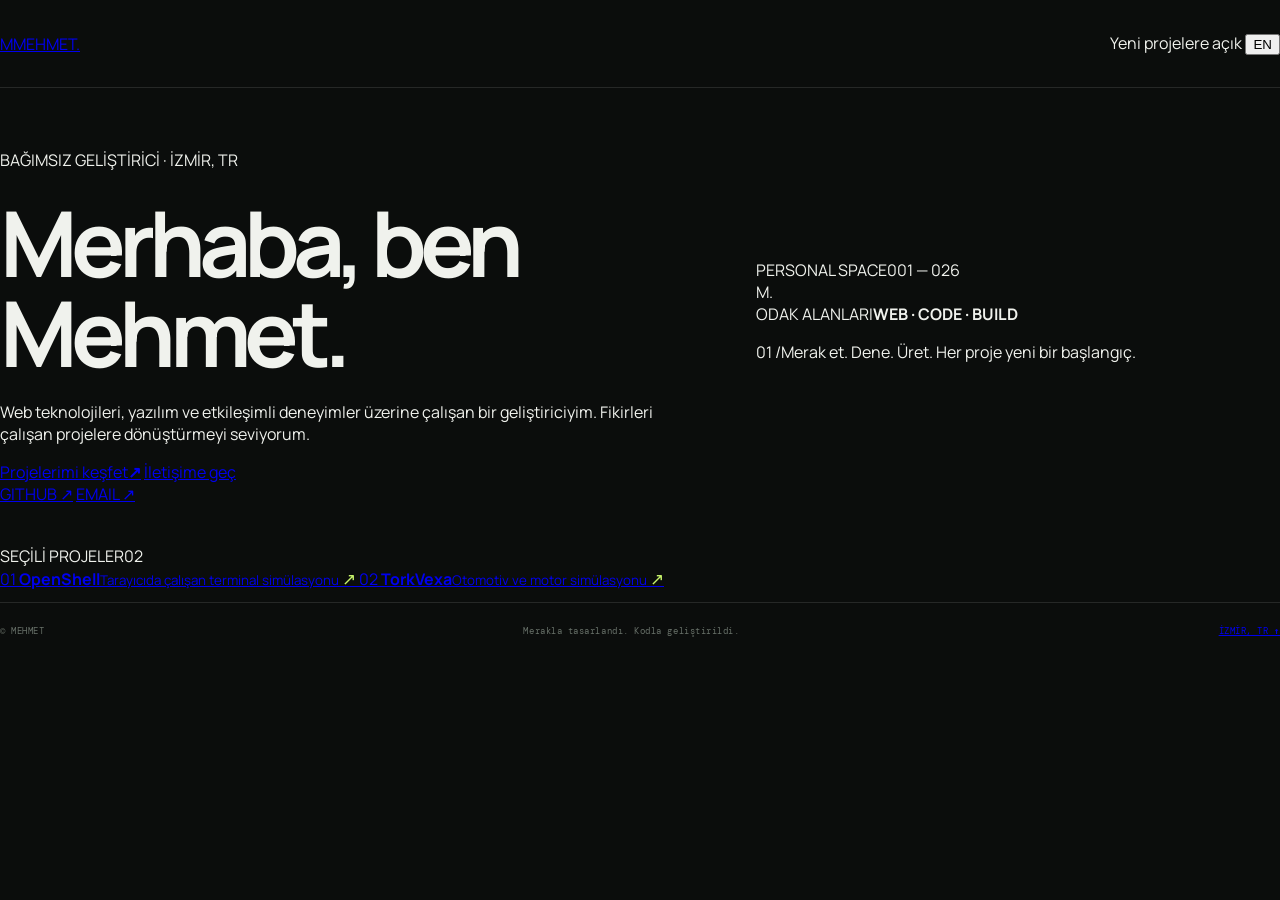
==== commit a64e25bb: "Portfolio deploy: index.html" ====
--- a/index.html
+++ b/index.html
@@ -3,8 +3,8 @@
 <head>
   <meta charset="utf-8">
   <meta name="viewport" content="width=device-width, initial-scale=1">
-  <meta name="theme-color" content="#0b0d0c">
-  <meta name="description" content="Mehmet — Frontend developer, software and creative projects.">
+  <meta name="theme-color" content="#0a0d0b">
+  <meta name="description" content="Mehmet — Frontend Developer">
   <title>Mehmet. — Frontend Developer</title>
   <link rel="preconnect" href="https://fonts.googleapis.com">
   <link rel="preconnect" href="https://fonts.gstatic.com" crossorigin>
@@ -13,56 +13,70 @@
   <script src="assets/js/main.js" defer></script>
 </head>
 <body>
-  <div class="ambient ambient-one"></div><div class="ambient ambient-two"></div>
-  <main class="shell" id="home">
+  <div class="glow glow-a"></div>
+  <div class="glow glow-b"></div>
+
+  <main class="page" id="top">
     <nav class="nav">
-      <a class="brand" href="#home" aria-label="Mehmet home"><span class="brand-mark">M</span><span>MEHMET<span class="lime">.</span></span></a>
-      <div class="nav-right">
-        <span class="availability"><i></i><span data-i18n="available">Yeni projelere açık</span></span>
-        <button class="lang" id="langToggle" type="button" aria-label="Change language">EN</button>
+      <a class="logo" href="#top" aria-label="Mehmet home"><span class="logo-icon">M</span><span>MEHMET<span class="accent">.</span></span></a>
+      <div class="nav-meta">
+        <span class="status"><i></i><span data-text="status">Yeni projelere açık</span></span>
+        <button class="language" id="languageToggle" type="button">EN</button>
       </div>
     </nav>
 
     <section class="hero">
-      <div class="hero-copy">
-        <p class="eyebrow"><span class="eyebrow-line"></span><span data-i18n="eyebrow">BAĞIMSIZ GELİŞTİRİCİ · İZMİR, TR</span></p>
-        <h1><span data-i18n="hello">Merhaba, ben</span><br><span class="name">Mehmet<span class="lime">.</span></span></h1>
-        <p class="intro" data-i18n="intro">Web teknolojileri, yazılım ve etkileşimli deneyimler üzerine çalışan bir geliştiriciyim. Fikirleri çalışan projelere dönüştürmeyi seviyorum.</p>
-        <div class="actions">
-          <a class="button button-primary" href="#projects"><span data-i18n="projectsBtn">Projelerimi keşfet</span><span aria-hidden="true">↗</span></a>
-          <a class="button button-quiet" href="mailto:mehmetsahinxyz@proton.me"><span data-i18n="contactBtn">İletişime geç</span></a>
+      <div class="hero-content">
+        <p class="kicker"><span></span><span data-text="kicker">BAĞIMSIZ GELİŞTİRİCİ · İZMİR, TR</span></p>
+        <h1><span data-text="greeting">Merhaba, ben</span><br><strong>Mehmet<span class="accent">.</span></strong></h1>
+        <p class="description" data-text="description">Web teknolojileri, yazılım ve etkileşimli deneyimler üzerine çalışan bir geliştiriciyim. Fikirleri çalışan projelere dönüştürmeyi seviyorum.</p>
+        <div class="buttons">
+          <a class="btn btn-main" href="#projects"><span data-text="projects">Projelerimi keşfet</span><b>↗</b></a>
+          <a class="btn btn-outline" href="mailto:mehmetsahinxyz@proton.me" data-text="contact">İletişime geç</a>
         </div>
-        <div class="socials">
+        <div class="social-links">
           <a href="https://github.com/0xmht" target="_blank" rel="noreferrer">GITHUB <span>↗</span></a>
           <a href="mailto:mehmetsahinxyz@proton.me">EMAIL <span>↗</span></a>
         </div>
       </div>
 
-      <aside class="hero-side">
-        <div class="orbit-card">
-          <div class="orbit-top"><span>PERSONAL SPACE</span><span>001 / 026</span></div>
-          <div class="orbit-graphic" aria-hidden="true">
-            <div class="orbit orbit-a"></div><div class="orbit orbit-b"></div><div class="orbit orbit-c"></div>
-            <div class="orbit-core">M<span>.</span></div><i class="satellite"></i>
+      <div class="visual-column" aria-hidden="true">
+        <div class="visual-card">
+          <div class="visual-heading"><span>PERSONAL SPACE</span><span>001 — 026</span></div>
+          <div class="visual">
+            <div class="ring ring-one"></div>
+            <div class="ring ring-two"></div>
+            <div class="ring ring-three"></div>
+            <div class="core">M<span>.</span></div>
+            <i class="dot"></i>
           </div>
-          <div class="orbit-bottom"><span data-i18n="focus">ODAK ALANLARI</span><strong>WEB · CODE · BUILD</strong></div>
+          <div class="visual-footer"><span data-text="focus">ODAK ALANLARI</span><b>WEB · CODE · BUILD</b></div>
         </div>
-        <div class="side-note"><span class="note-index">01</span><p data-i18n="sideNote">Her proje, yeni bir şey denemek ve daha iyisini üretmek için bir fırsat.</p></div>
-      </aside>
+        <p class="visual-caption"><span>01 /</span><span data-text="caption">Merak et. Dene. Üret. Her proje yeni bir başlangıç.</span></p>
+      </div>
     </section>
 
-    <section class="bottom" id="projects">
-      <div class="section-label"><span data-i18n="selected">SEÇİLİ PROJELER</span><span class="label-rule"></span><span>02</span></div>
-      <div class="project-grid">
-        <a class="project" href="https://mehmet.is-a.dev/OpenShell" target="_blank" rel="noreferrer">
-          <span class="project-no">01</span><span class="project-info"><strong>OpenShell</strong><small data-i18n="openShell">Tarayıcıda çalışan terminal simülasyonu</small></span><span class="project-arrow">↗</span>
+    <section class="projects" id="projects">
+      <div class="section-heading"><span data-text="selected">SEÇİLİ PROJELER</span><i></i><span>02</span></div>
+      <div class="project-list">
+        <a class="project-card" href="https://mehmet.is-a.dev/OpenShell" target="_blank" rel="noreferrer">
+          <span class="project-number">01</span>
+          <span class="project-copy"><b>OpenShell</b><small data-text="openshell">Tarayıcıda çalışan terminal simülasyonu</small></span>
+          <span class="project-arrow">↗</span>
         </a>
-        <a class="project" href="https://mehmet.is-a.dev/torkvexa" target="_blank" rel="noreferrer">
-          <span class="project-no">02</span><span class="project-info"><strong>TorkVexa</strong><small data-i18n="torkvexa">Otomotiv ve motor simülasyonu</small></span><span class="project-arrow">↗</span>
+        <a class="project-card" href="https://mehmet.is-a.dev/torkvexa" target="_blank" rel="noreferrer">
+          <span class="project-number">02</span>
+          <span class="project-copy"><b>TorkVexa</b><small data-text="torkvexa">Otomotiv ve motor simülasyonu</small></span>
+          <span class="project-arrow">↗</span>
         </a>
       </div>
-      <footer><span>© <span id="year"></span> MEHMET</span><span data-i18n="footer">Merakla tasarlandı. Kodla geliştirildi.</span><span class="footer-top">İZMİR, TR <i>↗</i></span></footer>
     </section>
+
+    <footer class="footer">
+      <span>© <span id="year"></span> MEHMET</span>
+      <span data-text="footer">Merakla tasarlandı. Kodla geliştirildi.</span>
+      <a href="#top">İZMİR, TR <b>↑</b></a>
+    </footer>
   </main>
 </body>
 </html>
--- a/assets/css/style.css
+++ b/assets/css/style.css
@@ -1 +1 @@
-:root{--bg:#0d100e;--panel:#151a16;--text:#f1f3ef;--muted:#98a198;--line:#2a332c;--accent:#c5f36d;--mono:'DM Mono',monospace;--sans:'Manrope',sans-serif}*{box-sizing:border-box}body{margin:0;background:var(--bg);color:var(--text);font-family:var(--sans);-webkit-font-smoothing:antialiased}.shell{width:min(1080px,calc(100% - 48px));min-height:100vh;margin:auto;display:flex;flex-direction:column}.nav{height:82px;display:flex;align-items:center;border-bottom:1px solid var(--line);gap:30px}.brand{margin-right:auto;color:var(--text);font-size:22px;font-weight:800;letter-spacing:-1.5px;text-decoration:none}.brand span,.hero h1 span,.monogram span,.card h2 span{color:var(--accent)}.links{display:flex;gap:28px}.links a,.language{font:11px var(--mono);text-transform:uppercase;color:var(--muted);text-decoration:none}.links a.active,.links a:hover{color:var(--text)}.language{border:1px solid var(--line);background:none;color:var(--accent);padding:9px 12px;cursor:pointer}.menu{display:none}.hero{min-height:650px;display:flex;flex-direction:column;justify-content:center;position:relative;padding:70px 0 110px}.eyebrow,small,.bottom{font:10px var(--mono);letter-spacing:.1em;color:var(--muted)}.eyebrow{display:flex;align-items:center;gap:10px}.eyebrow i{width:7px;height:7px;border-radius:50%;background:var(--accent);box-shadow:0 0 12px #c5f36d88}.hero h1{font-size:clamp(78px,15vw,158px);line-height:.95;letter-spacing:-.095em;margin:30px 0 22px}.hero h2{font-size:clamp(19px,3vw,28px);letter-spacing:-.05em;margin:0 0 13px}.hero>p,.heading>p{max-width:560px;color:var(--muted);font-size:14px;line-height:1.9}.actions{display:flex;align-items:center;gap:28px;margin-top:28px}.primary{background:var(--accent);color:#10150b;padding:14px 18px;text-decoration:none;font-size:12px;font-weight:800}.subtle{color:var(--muted);font-size:12px;text-decoration:none}.subtle:hover{color:var(--accent)}.bottom{position:absolute;bottom:28px;left:0;right:0;display:flex;align-items:center;gap:14px}.bottom span:last-child{margin-left:auto}.rule{height:1px;width:50px;background:var(--line)}.strip{border-block:1px solid var(--line);padding:23px 0;display:flex;justify-content:space-between;gap:15px}.strip b{font-size:15px}.strip span{font:10px var(--mono);color:var(--muted)}.page{flex:1;padding:90px 0 100px}.heading{margin-bottom:60px}.heading h1{font-size:clamp(48px,8vw,84px);letter-spacing:-.085em;line-height:1;margin:20px 0}.about-layout{display:grid;grid-template-columns:220px 1fr;gap:55px}.monogram{font-size:130px;line-height:1;font-weight:800;letter-spacing:-.12em;color:#303a32}.prose{max-width:690px}.prose p{color:#c6cdc6;font-size:15px;line-height:2;margin:0 0 20px}.interests{margin:80px 0 0 275px;border-top:1px solid var(--line);padding-top:24px}.tags,.chips{display:flex;flex-wrap:wrap;gap:9px;margin-top:18px}.tags span,.chips span{border:1px solid var(--line);padding:8px 10px;color:var(--muted);font:10px var(--mono)}.cards{display:grid;grid-template-columns:1fr 1fr;gap:18px}.card{background:var(--panel);border:1px solid var(--line);padding:28px;min-height:340px;display:flex;flex-direction:column;transition:.2s}.card:hover{border-color:#71864e;transform:translateY(-3px)}.cardtop{display:flex;justify-content:space-between}.card h2{font-size:36px;letter-spacing:-.07em;margin:48px 0 12px}.card p{color:var(--muted);font-size:13px;line-height:1.8;margin:0}.card a{margin-top:auto;padding-top:28px;display:flex;justify-content:space-between;color:var(--accent);text-decoration:none;font-size:12px;font-weight:700}.contact-page{min-height:630px}.email{display:inline-block;color:var(--accent);font-size:clamp(19px,4vw,36px);font-weight:700;letter-spacing:-.05em;text-decoration:none;border-bottom:1px solid #657d42;padding-bottom:14px;overflow-wrap:anywhere}.muted{color:var(--muted);font-size:13px;margin-top:22px}footer{margin-top:auto;border-top:1px solid var(--line);padding:22px 0;display:flex;justify-content:space-between;color:var(--muted);font:10px var(--mono)}@media(max-width:700px){.shell{width:calc(100% - 36px)}.nav{height:70px;gap:12px}.menu{display:block;order:2;border:0;background:none;color:var(--text);font-size:19px}.language{order:3}.links{display:none;position:absolute;z-index:4;top:70px;left:0;right:0;padding:22px 20px;background:var(--panel);border-bottom:1px solid var(--line);flex-direction:column;gap:20px}.links.open{display:flex}.hero{min-height:610px}.hero h1{font-size:clamp(75px,19vw,120px)}.actions{align-items:flex-start;flex-direction:column;gap:18px}.strip{flex-direction:column}.page{padding:70px 0}.heading{margin-bottom:42px}.about-layout{grid-template-columns:1fr;gap:20px}.monogram{font-size:80px}.prose p{font-size:14px}.interests{margin:55px 0 0}.cards{grid-template-columns:1fr}.card{min-height:315px;padding:23px}footer{gap:12px;flex-wrap:wrap}}+:root{--bg:#0b0d0c;--panel:#111512;--text:#f0f2ed;--muted:#8c958d;--line:rgba(226,238,226,.12);--lime:#c7f36b;--font:'Manrope',sans-serif;--mono:'DM Mono',monospace}*{box-sizing:border-box}html{scroll-behavior:smooth}body{margin:0;min-height:100svh;background:var(--bg);color:var(--text);font-family:var(--font);overflow-x:hidden}.ambient{position:fixed;pointer-events:none;border-radius:50%;filter:blur(90px);opacity:.11;z-index:-1}.ambient-one{width:340px;height:340px;background:#9bdc4c;top:-180px;right:8%}.ambient-two{width:280px;height:280px;background:#527d67;bottom:-190px;left:5%}.shell{width:min(1200px,calc(100% - 88px));min-height:100svh;margin:auto;display:flex;flex-direction:column}.nav{height:88px;display:flex;align-items:center;justify-content:space-between;border-bottom:1px solid var(--line);flex-shrink:0}.brand{display:flex;align-items:center;gap:11px;color:var(--text);text-decoration:none;font-size:12px;font-weight:800;letter-spacing:.16em}.brand-mark{display:grid;place-items:center;width:29px;height:29px;border:1px solid rgba(199,243,107,.6);color:var(--lime);font-family:var(--mono);font-size:15px;letter-spacing:0}.lime{color:var(--lime)}.nav-right{display:flex;align-items:center;gap:27px}.availability{display:flex;align-items:center;gap:9px;color:var(--muted);font-size:11px}.availability i{width:7px;height:7px;border-radius:50%;background:var(--lime);box-shadow:0 0 12px #c7f36b}.lang{border:1px solid var(--line);background:transparent;color:var(--text);font:11px var(--mono);padding:9px 12px;cursor:pointer;transition:.2s}.lang:hover{border-color:var(--lime);color:var(--lime)}.hero{display:grid;grid-template-columns:1.12fr .88fr;align-items:center;gap:7%;flex:1;padding:45px 0 40px;min-height:0}.hero-copy{max-width:630px}.eyebrow,.section-label{display:flex;align-items:center;gap:12px;color:var(--lime);font:10px var(--mono);letter-spacing:.16em}.eyebrow-line{width:27px;height:1px;background:var(--lime)}h1{font-size:clamp(52px,7.1vw,92px);line-height:.99;letter-spacing:-.075em;margin:27px 0 23px;font-weight:700}h1 .name{font-weight:800}.intro{max-width:490px;color:#a5ada5;font-size:clamp(13px,1.2vw,15px);line-height:1.9;margin:0}.actions{display:flex;align-items:center;gap:13px;margin-top:31px}.button{min-height:45px;padding:0 17px;display:inline-flex;align-items:center;justify-content:center;gap:22px;text-decoration:none;font-size:11px;font-weight:700;transition:.2s}.button-primary{background:var(--lime);color:#11170b}.button-primary:hover{background:#d8ff88;transform:translateY(-2px)}.button-quiet{color:var(--text);border:1px solid var(--line)}.button-quiet:hover{border-color:var(--lime);color:var(--lime)}.socials{display:flex;gap:25px;margin-top:45px}.socials a{font:10px var(--mono);letter-spacing:.1em;color:var(--muted);text-decoration:none}.socials a span{color:var(--lime);margin-left:4px}.socials a:hover{color:var(--text)}.hero-side{width:100%;max-width:420px;justify-self:end}.orbit-card{background:linear-gradient(145deg,rgba(24,31,25,.95),rgba(13,17,14,.88));border:1px solid var(--line);padding:17px 19px 15px;position:relative;overflow:hidden}.orbit-top,.orbit-bottom{display:flex;justify-content:space-between;align-items:center;font:9px var(--mono);letter-spacing:.1em;color:var(--muted)}.orbit-top span:last-child{color:#59645a}.orbit-graphic{height:clamp(205px,26vw,290px);display:grid;place-items:center;position:relative}.orbit{position:absolute;border:1px solid rgba(199,243,107,.2);border-radius:50%;transform:rotate(-27deg)}.orbit-a{width:180px;height:180px}.orbit-b{width:245px;height:105px;transform:rotate(42deg)}.orbit-c{width:300px;height:145px;transform:rotate(-55deg);border-color:rgba(199,243,107,.1)}.orbit-core{width:82px;height:82px;border:1px solid rgba(199,243,107,.6);border-radius:50%;display:grid;place-items:center;font-size:33px;font-weight:800;letter-spacing:-.08em;box-shadow:0 0 55px rgba(199,243,107,.09);background:#111711;z-index:1}.orbit-core span{color:var(--lime)}.satellite{position:absolute;width:8px;height:8px;border-radius:50%;background:var(--lime);box-shadow:0 0 16px var(--lime);top:24%;right:25%}.orbit-bottom{border-top:1px solid var(--line);padding-top:14px}.orbit-bottom strong{font-size:9px;color:var(--text);font-weight:400}.side-note{display:flex;gap:15px;align-items:flex-start;padding:18px 2px 0}.note-index{font:10px var(--mono);color:var(--lime)}.side-note p{margin:0;color:var(--muted);font-size:11px;line-height:1.7;max-width:275px}.bottom{flex-shrink:0}.section-label{color:var(--muted);font-size:9px}.label-rule{height:1px;background:var(--line);flex:1}.project-grid{display:grid;grid-template-columns:1fr 1fr;gap:12px;margin-top:14px}.project{min-width:0;display:flex;align-items:center;gap:15px;padding:16px 17px;background:rgba(255,255,255,.025);border:1px solid var(--line);color:var(--text);text-decoration:none;transition:.2s}.project:hover{border-color:rgba(199,243,107,.55);background:rgba(199,243,107,.045);transform:translateY(-2px)}.project-no{font:10px var(--mono);color:var(--lime)}.project-info{display:flex;flex-direction:column;gap:4px;min-width:0}.project-info strong{font-size:13px}.project-info small{font-size:10px;color:var(--muted);white-space:nowrap;overflow:hidden;text-overflow:ellipsis}.project-arrow{margin-left:auto;color:var(--lime);font-size:17px}footer{height:58px;margin-top:12px;border-top:1px solid var(--line);display:flex;align-items:center;justify-content:space-between;color:#687169;font:9px var(--mono);letter-spacing:.06em}footer .footer-top{color:var(--muted)}footer i{font-style:normal;color:var(--lime);margin-left:5px}@media(min-width:1500px){.shell{width:min(1320px,calc(100% - 120px))}}@media(max-width:760px){.shell{width:calc(100% - 38px)}.nav{height:65px}.availability{font-size:9px}.nav-right{gap:12px}.hero{grid-template-columns:1fr;gap:25px;padding:38px 0 25px}.hero-copy{max-width:100%}h1{font-size:clamp(53px,13vw,76px);margin:20px 0 17px}.intro{font-size:13px;max-width:540px}.actions{margin-top:22px}.socials{margin-top:25px}.hero-side{display:none}.project-grid{gap:8px}.project{padding:13px 11px;gap:9px}.project-info strong{font-size:12px}.project-info small{font-size:9px}.project-no{font-size:9px}.section-label{margin-top:5px}footer{font-size:8px}footer span:nth-child(2){display:none}}@media(max-width:390px){.shell{width:calc(100% - 30px)}.availability{display:none}.hero{padding-top:30px}.project-grid{grid-template-columns:1fr}.project{padding:11px 13px}.socials{margin-top:20px}footer{height:48px}}@media(max-height:700px) and (min-width:761px){.nav{height:65px}.hero{padding:24px 0 20px}.orbit-graphic{height:190px}h1{font-size:clamp(48px,6vw,72px);margin:18px 0}.socials{margin-top:25px}footer{height:48px}}@media(prefers-reduced-motion:reduce){*,*::before,*::after{scroll-behavior:auto!important;transition:none!important}}
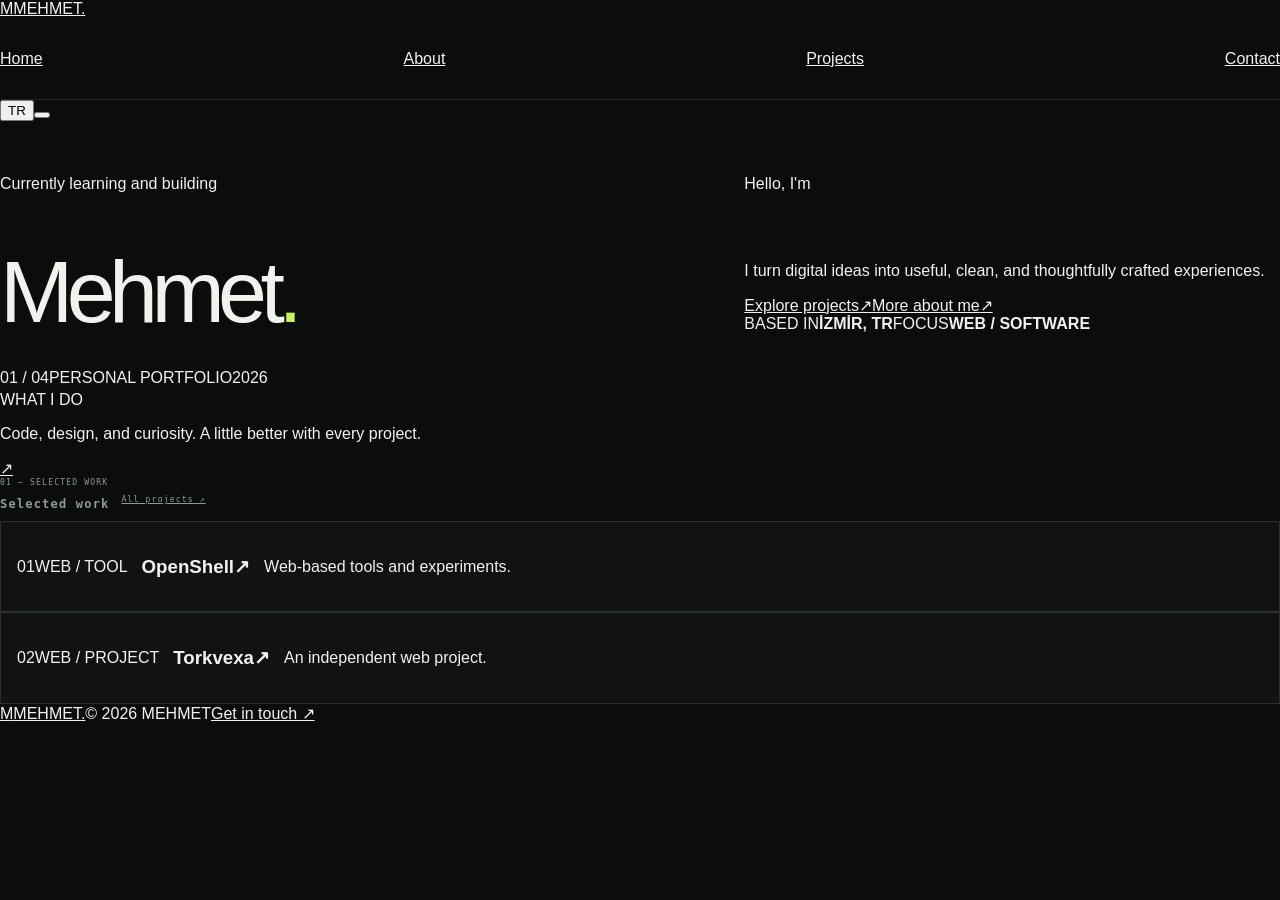
==== commit 6f45e6b6: "Portfolio update: index.html" ====
--- a/index.html
+++ b/index.html
@@ -1,82 +1,30 @@
 <!doctype html>
-<html lang="tr">
+<html lang="en">
 <head>
-  <meta charset="utf-8">
-  <meta name="viewport" content="width=device-width, initial-scale=1">
-  <meta name="theme-color" content="#0a0d0b">
-  <meta name="description" content="Mehmet — Frontend Developer">
-  <title>Mehmet. — Frontend Developer</title>
-  <link rel="preconnect" href="https://fonts.googleapis.com">
-  <link rel="preconnect" href="https://fonts.gstatic.com" crossorigin>
-  <link href="https://fonts.googleapis.com/css2?family=DM+Mono:wght@400;500&family=Manrope:wght@400;500;600;700;800&display=swap" rel="stylesheet">
-  <link rel="stylesheet" href="assets/css/style.css">
+  <meta charset="utf-8"><meta name="viewport" content="width=device-width, initial-scale=1">
+  <meta name="theme-color" content="#090b0a"><meta name="description" content="Mehmet — developer portfolio.">
+  <title>Mehmet — Developer</title><link rel="stylesheet" href="assets/css/style.css">
   <script src="assets/js/main.js" defer></script>
 </head>
 <body>
-  <div class="glow glow-a"></div>
-  <div class="glow glow-b"></div>
-
-  <main class="page" id="top">
-    <nav class="nav">
-      <a class="logo" href="#top" aria-label="Mehmet home"><span class="logo-icon">M</span><span>MEHMET<span class="accent">.</span></span></a>
-      <div class="nav-meta">
-        <span class="status"><i></i><span data-text="status">Yeni projelere açık</span></span>
-        <button class="language" id="languageToggle" type="button">EN</button>
-      </div>
-    </nav>
-
-    <section class="hero">
-      <div class="hero-content">
-        <p class="kicker"><span></span><span data-text="kicker">BAĞIMSIZ GELİŞTİRİCİ · İZMİR, TR</span></p>
-        <h1><span data-text="greeting">Merhaba, ben</span><br><strong>Mehmet<span class="accent">.</span></strong></h1>
-        <p class="description" data-text="description">Web teknolojileri, yazılım ve etkileşimli deneyimler üzerine çalışan bir geliştiriciyim. Fikirleri çalışan projelere dönüştürmeyi seviyorum.</p>
-        <div class="buttons">
-          <a class="btn btn-main" href="#projects"><span data-text="projects">Projelerimi keşfet</span><b>↗</b></a>
-          <a class="btn btn-outline" href="mailto:mehmetsahinxyz@proton.me" data-text="contact">İletişime geç</a>
-        </div>
-        <div class="social-links">
-          <a href="https://github.com/0xmht" target="_blank" rel="noreferrer">GITHUB <span>↗</span></a>
-          <a href="mailto:mehmetsahinxyz@proton.me">EMAIL <span>↗</span></a>
-        </div>
-      </div>
-
-      <div class="visual-column" aria-hidden="true">
-        <div class="visual-card">
-          <div class="visual-heading"><span>PERSONAL SPACE</span><span>001 — 026</span></div>
-          <div class="visual">
-            <div class="ring ring-one"></div>
-            <div class="ring ring-two"></div>
-            <div class="ring ring-three"></div>
-            <div class="core">M<span>.</span></div>
-            <i class="dot"></i>
-          </div>
-          <div class="visual-footer"><span data-text="focus">ODAK ALANLARI</span><b>WEB · CODE · BUILD</b></div>
-        </div>
-        <p class="visual-caption"><span>01 /</span><span data-text="caption">Merak et. Dene. Üret. Her proje yeni bir başlangıç.</span></p>
-      </div>
-    </section>
-
-    <section class="projects" id="projects">
-      <div class="section-heading"><span data-text="selected">SEÇİLİ PROJELER</span><i></i><span>02</span></div>
-      <div class="project-list">
-        <a class="project-card" href="https://mehmet.is-a.dev/OpenShell" target="_blank" rel="noreferrer">
-          <span class="project-number">01</span>
-          <span class="project-copy"><b>OpenShell</b><small data-text="openshell">Tarayıcıda çalışan terminal simülasyonu</small></span>
-          <span class="project-arrow">↗</span>
-        </a>
-        <a class="project-card" href="https://mehmet.is-a.dev/torkvexa" target="_blank" rel="noreferrer">
-          <span class="project-number">02</span>
-          <span class="project-copy"><b>TorkVexa</b><small data-text="torkvexa">Otomotiv ve motor simülasyonu</small></span>
-          <span class="project-arrow">↗</span>
-        </a>
-      </div>
-    </section>
-
-    <footer class="footer">
-      <span>© <span id="year"></span> MEHMET</span>
-      <span data-text="footer">Merakla tasarlandı. Kodla geliştirildi.</span>
-      <a href="#top">İZMİR, TR <b>↑</b></a>
-    </footer>
-  </main>
-</body>
-</html>
+<header class="site-header"><a class="brand" href="index.html"><span class="brand-mark">M</span><span>MEHMET<span class="brand-dot">.</span></span></a>
+<nav class="nav" id="nav"><a class="active" href="index.html" data-tr="Ana Sayfa" data-en="Home">Home</a><a href="about.html" data-tr="Hakkımda" data-en="About">About</a><a href="projects.html" data-tr="Projeler" data-en="Projects">Projects</a><a href="contact.html" data-tr="İletişim" data-en="Contact">Contact</a></nav>
+<div class="header-actions"><button class="lang-toggle" type="button" aria-label="Change language">TR</button><button class="menu-toggle" type="button" aria-label="Open menu"><span></span><span></span></button></div></header>
+<main>
+<section class="hero page-wrap">
+  <div class="eyebrow"><span class="status-dot"></span><span data-tr="Şu anda yeni şeyler öğreniyorum" data-en="Currently learning and building">Currently learning and building</span></div>
+  <p class="hero-kicker" data-tr="Merhaba, ben" data-en="Hello, I'm">Hello, I'm</p>
+  <h1>Mehmet<span class="accent">.</span></h1>
+  <div class="hero-bottom"><div><p class="hero-lead" data-tr="Dijital fikirleri işlevsel, sade ve özenli deneyimlere dönüştürüyorum." data-en="I turn digital ideas into useful, clean, and thoughtfully crafted experiences.">I turn digital ideas into useful, clean, and thoughtfully crafted experiences.</p><div class="hero-cta"><a class="button button-primary" href="projects.html"><span data-tr="Projelerimi keşfet" data-en="Explore projects">Explore projects</span><span>↗</span></a><a class="text-link" href="about.html"><span data-tr="Daha fazlası" data-en="More about me">More about me</span><span>↗</span></a></div></div>
+  <div class="hero-meta"><span>BASED IN</span><strong>İZMİR, TR</strong><span class="meta-line"></span><span>FOCUS</span><strong>WEB / SOFTWARE</strong></div></div>
+  <div class="hero-index"><span>01 / 04</span><span>PERSONAL PORTFOLIO</span><span>2026</span></div>
+</section>
+<section class="intro-strip"><div class="page-wrap strip-inner"><span class="strip-label" data-tr="NE YAPIYORUM" data-en="WHAT I DO">WHAT I DO</span><p data-tr="Kod, tasarım ve merak. Her projede biraz daha iyisi." data-en="Code, design, and curiosity. A little better with every project.">Code, design, and curiosity. A little better with every project.</p><a href="about.html" aria-label="About">↗</a></div></section>
+<section class="featured page-wrap"><div class="section-heading"><div><span class="eyebrow-number">01 — SELECTED WORK</span><h2 data-tr="Öne çıkan işler" data-en="Selected work">Selected work</h2></div><a class="text-link" href="projects.html"><span data-tr="Tüm projeler" data-en="All projects">All projects</span> ↗</a></div>
+<div class="project-grid">
+<a class="project-card" href="projects.html#openshell"><div class="project-top"><span>01</span><span>WEB / TOOL</span></div><h3>OpenShell<span>↗</span></h3><p data-tr="Web tabanlı araç ve deneyler." data-en="Web-based tools and experiments.">Web-based tools and experiments.</p></a>
+<a class="project-card" href="projects.html#torkvexa"><div class="project-top"><span>02</span><span>WEB / PROJECT</span></div><h3>Torkvexa<span>↗</span></h3><p data-tr="Bağımsız bir web projesi." data-en="An independent web project.">An independent web project.</p></a>
+</div></section>
+</main>
+<footer class="site-footer page-wrap"><a class="brand" href="index.html"><span class="brand-mark">M</span><span>MEHMET<span class="brand-dot">.</span></span></a><span>© 2026 MEHMET</span><a href="contact.html" data-tr="İletişime geç ↗" data-en="Get in touch ↗">Get in touch ↗</a></footer>
+</body></html>
--- a/assets/css/style.css
+++ b/assets/css/style.css
@@ -1 +1,107 @@
-:root{--bg:#0b0d0c;--panel:#111512;--text:#f0f2ed;--muted:#8c958d;--line:rgba(226,238,226,.12);--lime:#c7f36b;--font:'Manrope',sans-serif;--mono:'DM Mono',monospace}*{box-sizing:border-box}html{scroll-behavior:smooth}body{margin:0;min-height:100svh;background:var(--bg);color:var(--text);font-family:var(--font);overflow-x:hidden}.ambient{position:fixed;pointer-events:none;border-radius:50%;filter:blur(90px);opacity:.11;z-index:-1}.ambient-one{width:340px;height:340px;background:#9bdc4c;top:-180px;right:8%}.ambient-two{width:280px;height:280px;background:#527d67;bottom:-190px;left:5%}.shell{width:min(1200px,calc(100% - 88px));min-height:100svh;margin:auto;display:flex;flex-direction:column}.nav{height:88px;display:flex;align-items:center;justify-content:space-between;border-bottom:1px solid var(--line);flex-shrink:0}.brand{display:flex;align-items:center;gap:11px;color:var(--text);text-decoration:none;font-size:12px;font-weight:800;letter-spacing:.16em}.brand-mark{display:grid;place-items:center;width:29px;height:29px;border:1px solid rgba(199,243,107,.6);color:var(--lime);font-family:var(--mono);font-size:15px;letter-spacing:0}.lime{color:var(--lime)}.nav-right{display:flex;align-items:center;gap:27px}.availability{display:flex;align-items:center;gap:9px;color:var(--muted);font-size:11px}.availability i{width:7px;height:7px;border-radius:50%;background:var(--lime);box-shadow:0 0 12px #c7f36b}.lang{border:1px solid var(--line);background:transparent;color:var(--text);font:11px var(--mono);padding:9px 12px;cursor:pointer;transition:.2s}.lang:hover{border-color:var(--lime);color:var(--lime)}.hero{display:grid;grid-template-columns:1.12fr .88fr;align-items:center;gap:7%;flex:1;padding:45px 0 40px;min-height:0}.hero-copy{max-width:630px}.eyebrow,.section-label{display:flex;align-items:center;gap:12px;color:var(--lime);font:10px var(--mono);letter-spacing:.16em}.eyebrow-line{width:27px;height:1px;background:var(--lime)}h1{font-size:clamp(52px,7.1vw,92px);line-height:.99;letter-spacing:-.075em;margin:27px 0 23px;font-weight:700}h1 .name{font-weight:800}.intro{max-width:490px;color:#a5ada5;font-size:clamp(13px,1.2vw,15px);line-height:1.9;margin:0}.actions{display:flex;align-items:center;gap:13px;margin-top:31px}.button{min-height:45px;padding:0 17px;display:inline-flex;align-items:center;justify-content:center;gap:22px;text-decoration:none;font-size:11px;font-weight:700;transition:.2s}.button-primary{background:var(--lime);color:#11170b}.button-primary:hover{background:#d8ff88;transform:translateY(-2px)}.button-quiet{color:var(--text);border:1px solid var(--line)}.button-quiet:hover{border-color:var(--lime);color:var(--lime)}.socials{display:flex;gap:25px;margin-top:45px}.socials a{font:10px var(--mono);letter-spacing:.1em;color:var(--muted);text-decoration:none}.socials a span{color:var(--lime);margin-left:4px}.socials a:hover{color:var(--text)}.hero-side{width:100%;max-width:420px;justify-self:end}.orbit-card{background:linear-gradient(145deg,rgba(24,31,25,.95),rgba(13,17,14,.88));border:1px solid var(--line);padding:17px 19px 15px;position:relative;overflow:hidden}.orbit-top,.orbit-bottom{display:flex;justify-content:space-between;align-items:center;font:9px var(--mono);letter-spacing:.1em;color:var(--muted)}.orbit-top span:last-child{color:#59645a}.orbit-graphic{height:clamp(205px,26vw,290px);display:grid;place-items:center;position:relative}.orbit{position:absolute;border:1px solid rgba(199,243,107,.2);border-radius:50%;transform:rotate(-27deg)}.orbit-a{width:180px;height:180px}.orbit-b{width:245px;height:105px;transform:rotate(42deg)}.orbit-c{width:300px;height:145px;transform:rotate(-55deg);border-color:rgba(199,243,107,.1)}.orbit-core{width:82px;height:82px;border:1px solid rgba(199,243,107,.6);border-radius:50%;display:grid;place-items:center;font-size:33px;font-weight:800;letter-spacing:-.08em;box-shadow:0 0 55px rgba(199,243,107,.09);background:#111711;z-index:1}.orbit-core span{color:var(--lime)}.satellite{position:absolute;width:8px;height:8px;border-radius:50%;background:var(--lime);box-shadow:0 0 16px var(--lime);top:24%;right:25%}.orbit-bottom{border-top:1px solid var(--line);padding-top:14px}.orbit-bottom strong{font-size:9px;color:var(--text);font-weight:400}.side-note{display:flex;gap:15px;align-items:flex-start;padding:18px 2px 0}.note-index{font:10px var(--mono);color:var(--lime)}.side-note p{margin:0;color:var(--muted);font-size:11px;line-height:1.7;max-width:275px}.bottom{flex-shrink:0}.section-label{color:var(--muted);font-size:9px}.label-rule{height:1px;background:var(--line);flex:1}.project-grid{display:grid;grid-template-columns:1fr 1fr;gap:12px;margin-top:14px}.project{min-width:0;display:flex;align-items:center;gap:15px;padding:16px 17px;background:rgba(255,255,255,.025);border:1px solid var(--line);color:var(--text);text-decoration:none;transition:.2s}.project:hover{border-color:rgba(199,243,107,.55);background:rgba(199,243,107,.045);transform:translateY(-2px)}.project-no{font:10px var(--mono);color:var(--lime)}.project-info{display:flex;flex-direction:column;gap:4px;min-width:0}.project-info strong{font-size:13px}.project-info small{font-size:10px;color:var(--muted);white-space:nowrap;overflow:hidden;text-overflow:ellipsis}.project-arrow{margin-left:auto;color:var(--lime);font-size:17px}footer{height:58px;margin-top:12px;border-top:1px solid var(--line);display:flex;align-items:center;justify-content:space-between;color:#687169;font:9px var(--mono);letter-spacing:.06em}footer .footer-top{color:var(--muted)}footer i{font-style:normal;color:var(--lime);margin-left:5px}@media(min-width:1500px){.shell{width:min(1320px,calc(100% - 120px))}}@media(max-width:760px){.shell{width:calc(100% - 38px)}.nav{height:65px}.availability{font-size:9px}.nav-right{gap:12px}.hero{grid-template-columns:1fr;gap:25px;padding:38px 0 25px}.hero-copy{max-width:100%}h1{font-size:clamp(53px,13vw,76px);margin:20px 0 17px}.intro{font-size:13px;max-width:540px}.actions{margin-top:22px}.socials{margin-top:25px}.hero-side{display:none}.project-grid{gap:8px}.project{padding:13px 11px;gap:9px}.project-info strong{font-size:12px}.project-info small{font-size:9px}.project-no{font-size:9px}.section-label{margin-top:5px}footer{font-size:8px}footer span:nth-child(2){display:none}}@media(max-width:390px){.shell{width:calc(100% - 30px)}.availability{display:none}.hero{padding-top:30px}.project-grid{grid-template-columns:1fr}.project{padding:11px 13px}.socials{margin-top:20px}footer{height:48px}}@media(max-height:700px) and (min-width:761px){.nav{height:65px}.hero{padding:24px 0 20px}.orbit-graphic{height:190px}h1{font-size:clamp(48px,6vw,72px);margin:18px 0}.socials{margin-top:25px}footer{height:48px}}@media(prefers-reduced-motion:reduce){*,*::before,*::after{scroll-behavior:auto!important;transition:none!important}}
+:root{
+  --bg:#0a0d0b;--surface:#111713;--text:#f0f3ed;--muted:#929b92;
+  --line:rgba(230,240,228,.12);--accent:#c7f36b;
+  --sans:"Manrope",sans-serif;--mono:"DM Mono",monospace
+}
+*{box-sizing:border-box}
+html{scroll-behavior:smooth}
+body{margin:0;min-height:100svh;overflow-x:hidden;background:var(--bg);color:var(--text);font-family:var(--sans)}
+a{color:inherit}
+.glow{position:fixed;z-index:-1;pointer-events:none;border-radius:50%;filter:blur(100px);opacity:.12}
+.glow-a{width:360px;height:360px;right:8%;top:-210px;background:#a4e75c}
+.glow-b{width:300px;height:300px;left:-180px;bottom:-180px;background:#527c68}
+.page{width:min(1160px,calc(100% - 80px));min-height:100svh;margin:auto;display:flex;flex-direction:column}
+.nav{height:82px;flex:none;display:flex;align-items:center;justify-content:space-between;border-bottom:1px solid var(--line)}
+.logo{display:flex;align-items:center;gap:11px;text-decoration:none;font-size:11px;font-weight:800;letter-spacing:.17em}
+.logo-icon{width:30px;height:30px;display:grid;place-items:center;border:1px solid rgba(199,243,107,.6);color:var(--accent);font:15px var(--mono);letter-spacing:0}
+.accent{color:var(--accent)}
+.nav-meta{display:flex;align-items:center;gap:25px}
+.status{display:flex;align-items:center;gap:9px;color:var(--muted);font-size:10px}
+.status i{width:7px;height:7px;border-radius:50%;background:var(--accent);box-shadow:0 0 12px var(--accent)}
+.language{padding:9px 12px;border:1px solid var(--line);background:transparent;color:var(--text);font:11px var(--mono);cursor:pointer}
+.language:hover{border-color:var(--accent);color:var(--accent)}
+.hero{flex:1;min-height:0;display:grid;grid-template-columns:1.1fr .9fr;align-items:center;gap:7%;padding:38px 0 32px}
+.hero-content{max-width:620px}
+.kicker,.section-heading{display:flex;align-items:center;gap:12px;color:var(--accent);font:9px var(--mono);letter-spacing:.15em}
+.kicker>span:first-child{width:25px;height:1px;background:var(--accent)}
+h1{margin:25px 0 20px;font-size:clamp(55px,7vw,88px);font-weight:500;line-height:.99;letter-spacing:-.075em}
+h1 strong{font-weight:800}
+.description{max-width:475px;margin:0;color:#a7afa6;font-size:14px;line-height:1.9}
+.buttons{display:flex;gap:12px;margin-top:29px}
+.btn{min-height:44px;padding:0 16px;display:inline-flex;align-items:center;justify-content:center;gap:22px;text-decoration:none;font-size:10px;font-weight:800;transition:transform .2s,border-color .2s,color .2s}
+.btn-main{background:var(--accent);color:#10160b}
+.btn-main:hover{transform:translateY(-2px);background:#d9ff8b}
+.btn-main b{font-size:15px}
+.btn-outline{border:1px solid var(--line);color:var(--text)}
+.btn-outline:hover{border-color:var(--accent);color:var(--accent)}
+.social-links{display:flex;gap:24px;margin-top:39px}
+.social-links a{color:var(--muted);font:9px var(--mono);letter-spacing:.1em;text-decoration:none}
+.social-links a span{color:var(--accent);margin-left:4px}
+.social-links a:hover{color:var(--text)}
+.visual-column{width:100%;max-width:410px;justify-self:end}
+.visual-card{padding:16px 18px 14px;border:1px solid var(--line);background:linear-gradient(145deg,rgba(24,32,25,.92),rgba(12,17,13,.88))}
+.visual-heading,.visual-footer{display:flex;justify-content:space-between;align-items:center;color:var(--muted);font:8px var(--mono);letter-spacing:.1em}
+.visual-heading span:last-child{color:#606b60}
+.visual{height:clamp(205px,25vw,275px);display:grid;place-items:center;position:relative;overflow:hidden}
+.ring{position:absolute;border:1px solid rgba(199,243,107,.2);border-radius:50%}
+.ring-one{width:170px;height:170px}
+.ring-two{width:245px;height:105px;transform:rotate(42deg)}
+.ring-three{width:295px;height:140px;transform:rotate(-54deg);border-color:rgba(199,243,107,.1)}
+.core{width:78px;height:78px;z-index:1;display:grid;place-items:center;border:1px solid rgba(199,243,107,.65);border-radius:50%;background:#111811;box-shadow:0 0 50px rgba(199,243,107,.1);font-size:32px;font-weight:800;letter-spacing:-.08em}
+.core span{color:var(--accent)}
+.dot{position:absolute;top:23%;right:24%;width:8px;height:8px;border-radius:50%;background:var(--accent);box-shadow:0 0 16px var(--accent)}
+.visual-footer{padding-top:13px;border-top:1px solid var(--line)}
+.visual-footer b{color:var(--text);font-size:8px;font-weight:400}
+.visual-caption{display:flex;gap:13px;margin:16px 0 0;color:var(--muted);font-size:10px;line-height:1.7}
+.visual-caption span:first-child{color:var(--accent);font-family:var(--mono)}
+.projects{flex:none}
+.section-heading{color:var(--muted);font-size:8px}
+.section-heading i{height:1px;flex:1;background:var(--line)}
+.project-list{display:grid;grid-template-columns:1fr 1fr;gap:11px;margin-top:13px}
+.project-card{display:flex;align-items:center;gap:14px;min-width:0;padding:15px 16px;border:1px solid var(--line);background:rgba(255,255,255,.025);text-decoration:none;transition:transform .2s,border-color .2s,background .2s}
+.project-card:hover{transform:translateY(-2px);border-color:rgba(199,243,107,.55);background:rgba(199,243,107,.04)}
+.project-number{color:var(--accent);font:9px var(--mono)}
+.project-copy{display:flex;flex-direction:column;gap:4px;min-width:0}
+.project-copy b{font-size:12px}
+.project-copy small{overflow:hidden;color:var(--muted);font-size:9px;text-overflow:ellipsis;white-space:nowrap}
+.project-arrow{margin-left:auto;color:var(--accent);font-size:16px}
+.footer{height:55px;flex:none;display:flex;align-items:center;justify-content:space-between;margin-top:12px;border-top:1px solid var(--line);color:#69736a;font:8px var(--mono);letter-spacing:.07em}
+.footer a{color:var(--muted);text-decoration:none}
+.footer a b{margin-left:5px;color:var(--accent)}
+@media(min-width:1450px){.page{width:min(1280px,calc(100% - 110px))}}
+@media(max-width:760px){
+  .page{width:calc(100% - 38px)}
+  .nav{height:65px}
+  .nav-meta{gap:12px}
+  .status{font-size:9px}
+  .hero{grid-template-columns:1fr;gap:20px;padding:34px 0 25px}
+  .visual-column{display:none}
+  h1{font-size:clamp(54px,13vw,78px);margin:20px 0 17px}
+  .description{font-size:13px;line-height:1.8}
+  .buttons{margin-top:23px}
+  .social-links{margin-top:27px}
+  .project-list{gap:8px}
+  .project-card{gap:9px;padding:13px 10px}
+  .project-copy b{font-size:11px}
+  .project-copy small{font-size:8px}
+  .footer{font-size:7px}
+  .footer>span:nth-child(2){display:none}
+}
+@media(max-width:390px){
+  .page{width:calc(100% - 30px)}
+  .status{display:none}
+  .project-list{grid-template-columns:1fr}
+  .project-card{padding:11px 13px}
+  .hero{padding-top:28px}
+  .social-links{margin-top:20px}
+  .footer{height:47px}
+}
+@media(max-height:700px) and (min-width:761px){
+  .nav{height:62px}
+  .hero{padding:20px 0 17px}
+  h1{font-size:clamp(48px,6vw,70px);margin:17px 0}
+  .visual{height:185px}
+  .social-links{margin-top:24px}
+  .footer{height:46px}
+}
+@media(prefers-reduced-motion:reduce){*,*::before,*::after{scroll-behavior:auto!important;transition:none!important}}
